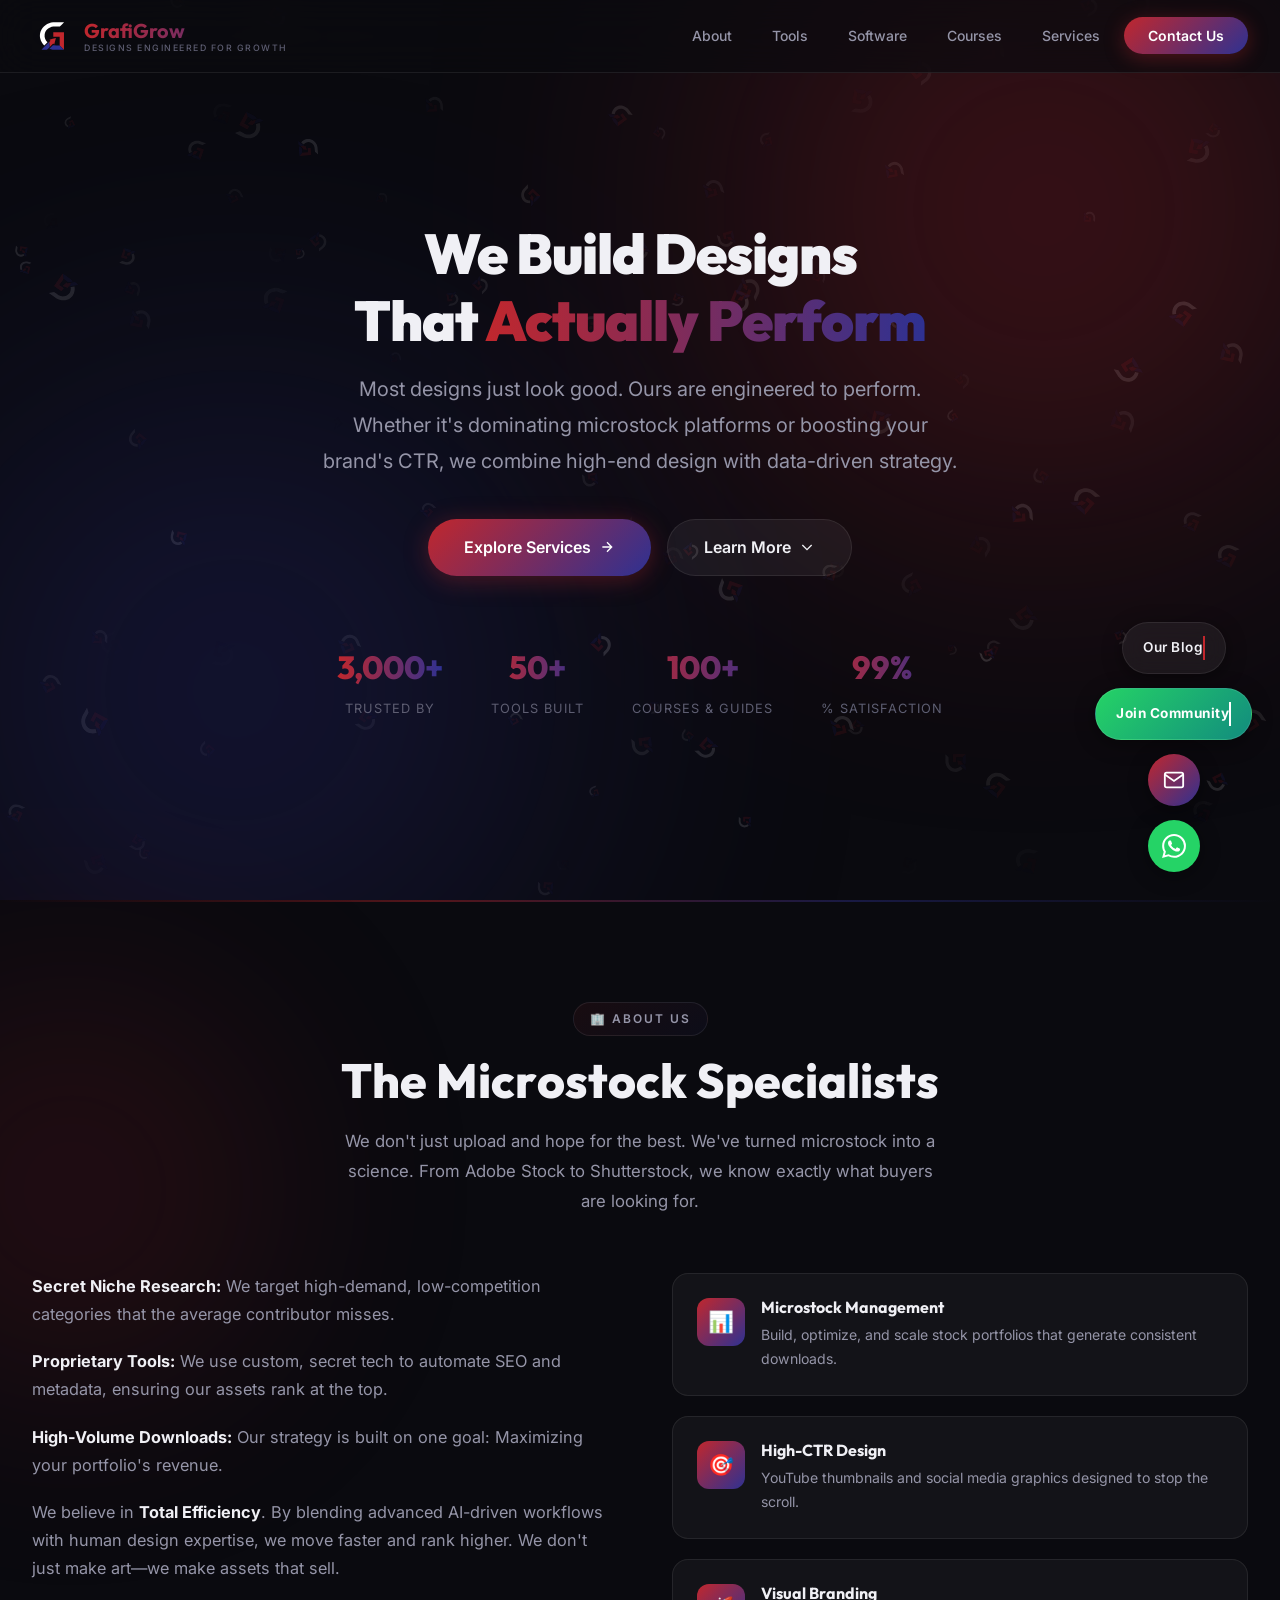
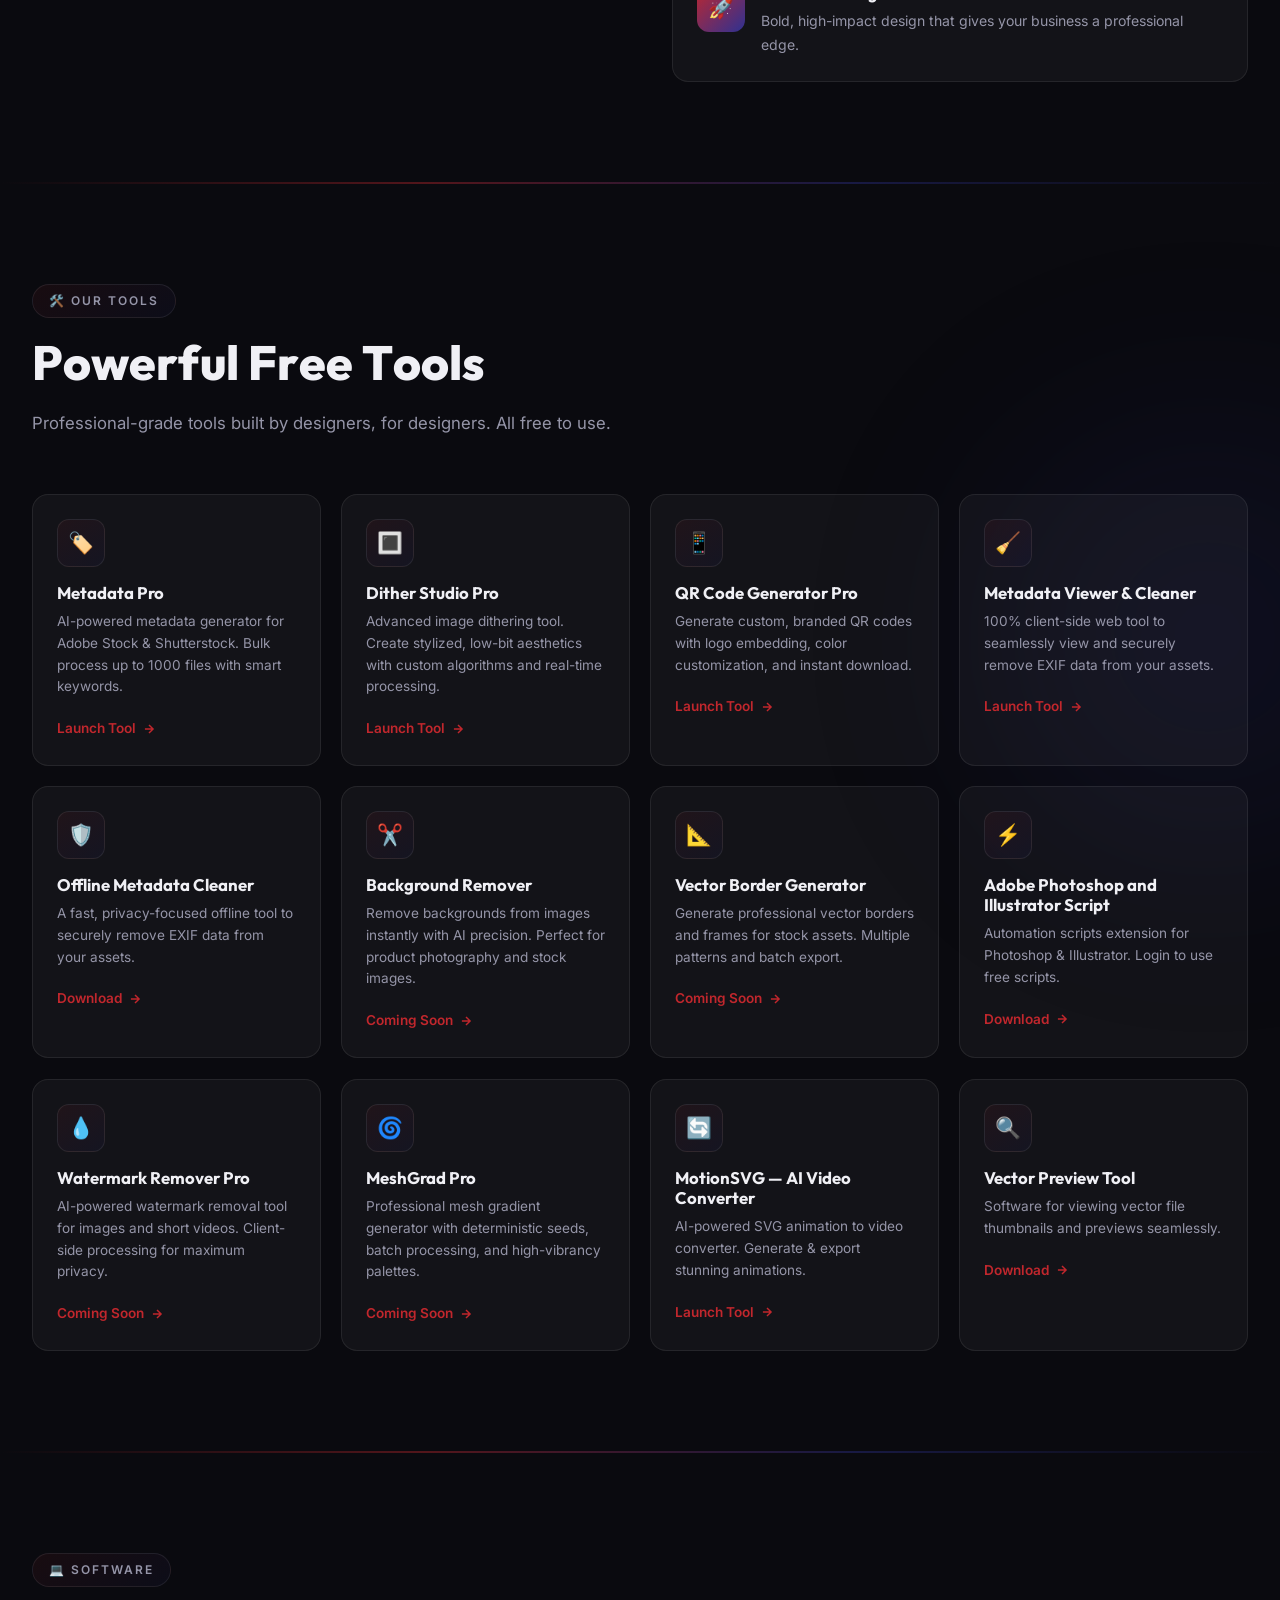
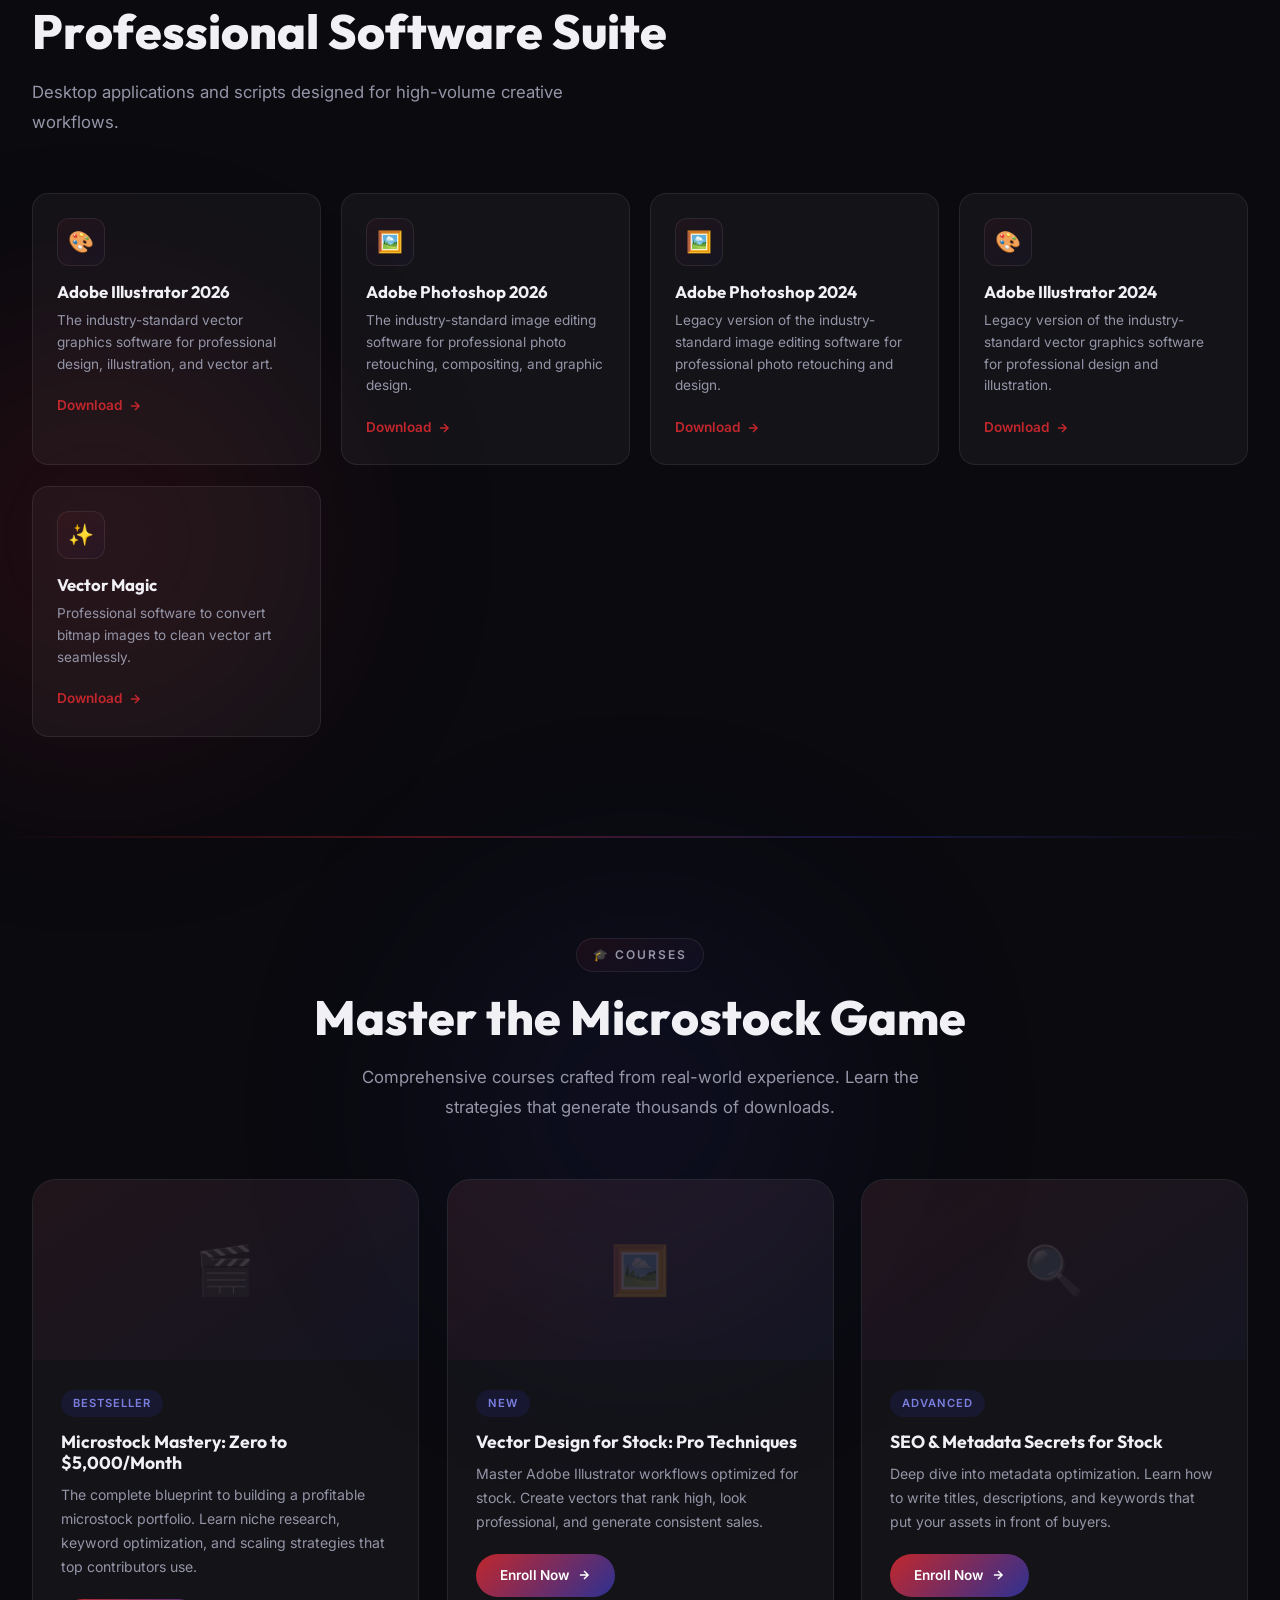
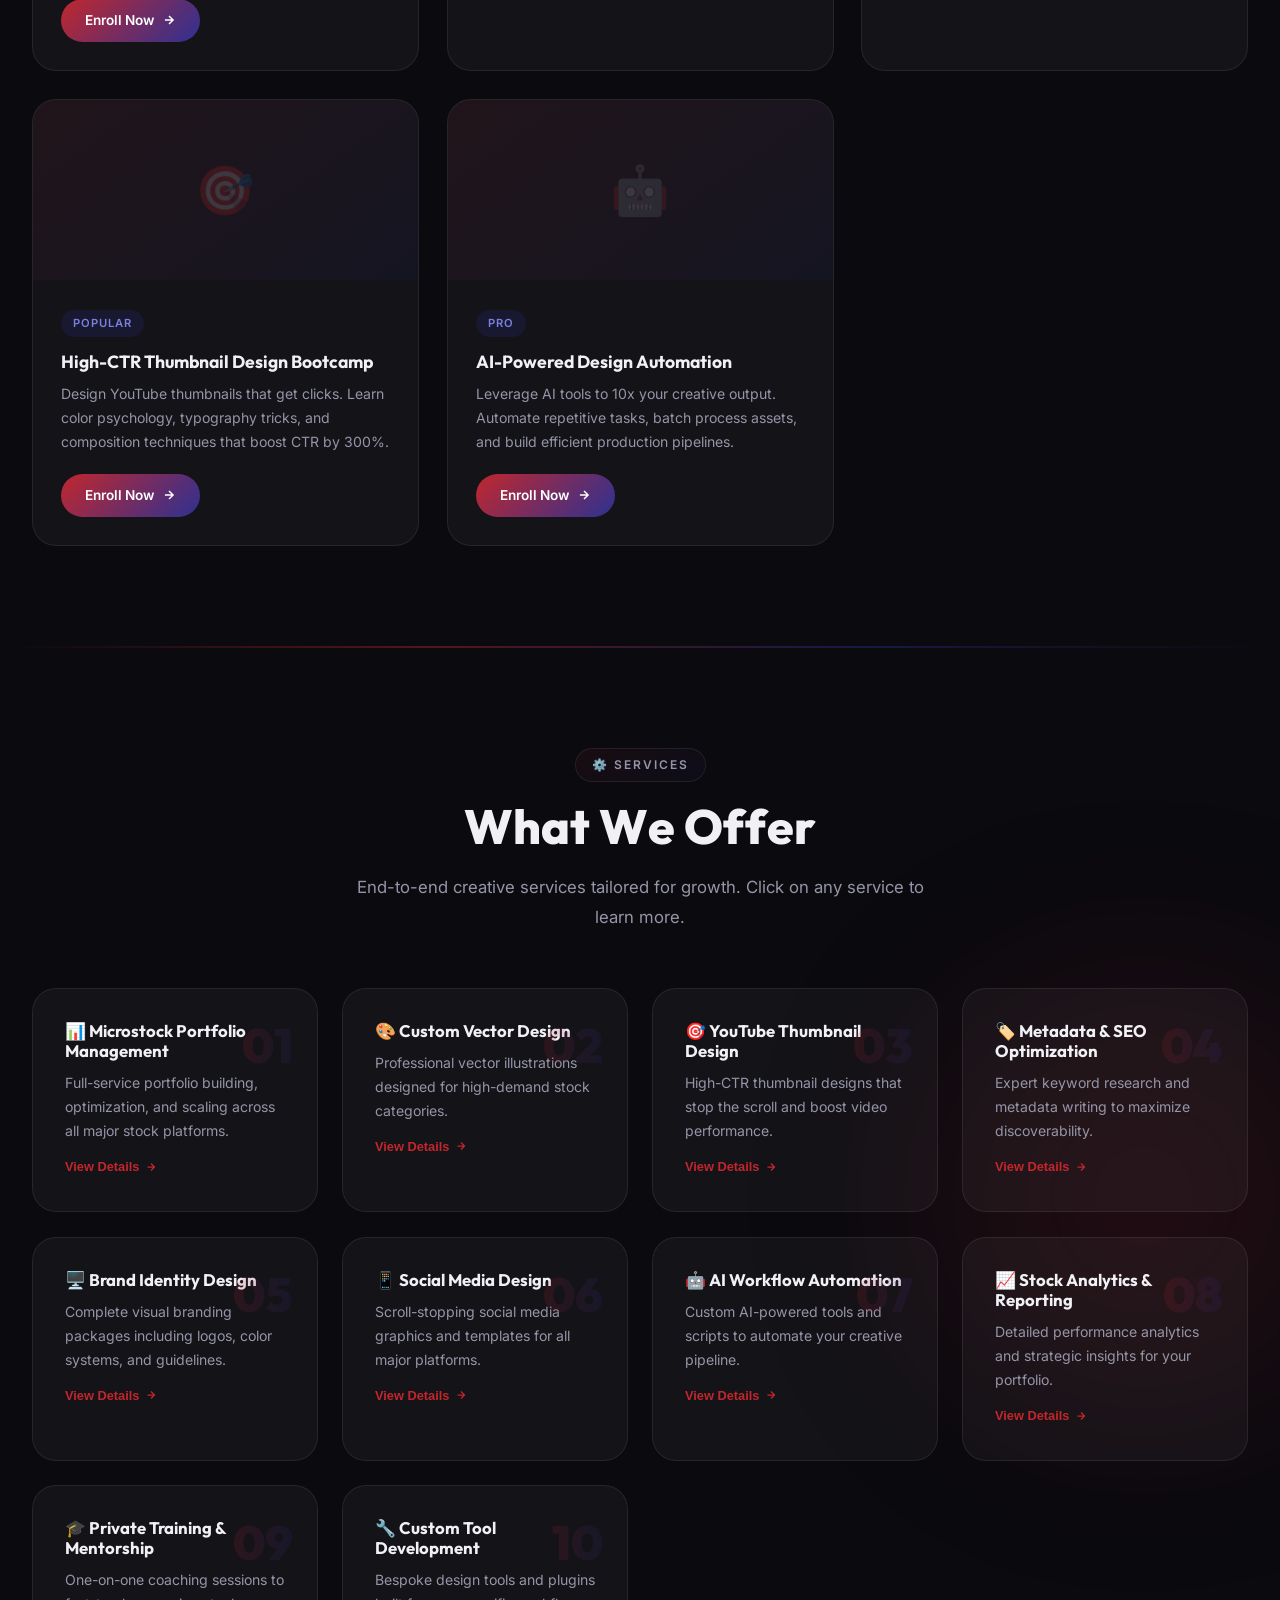
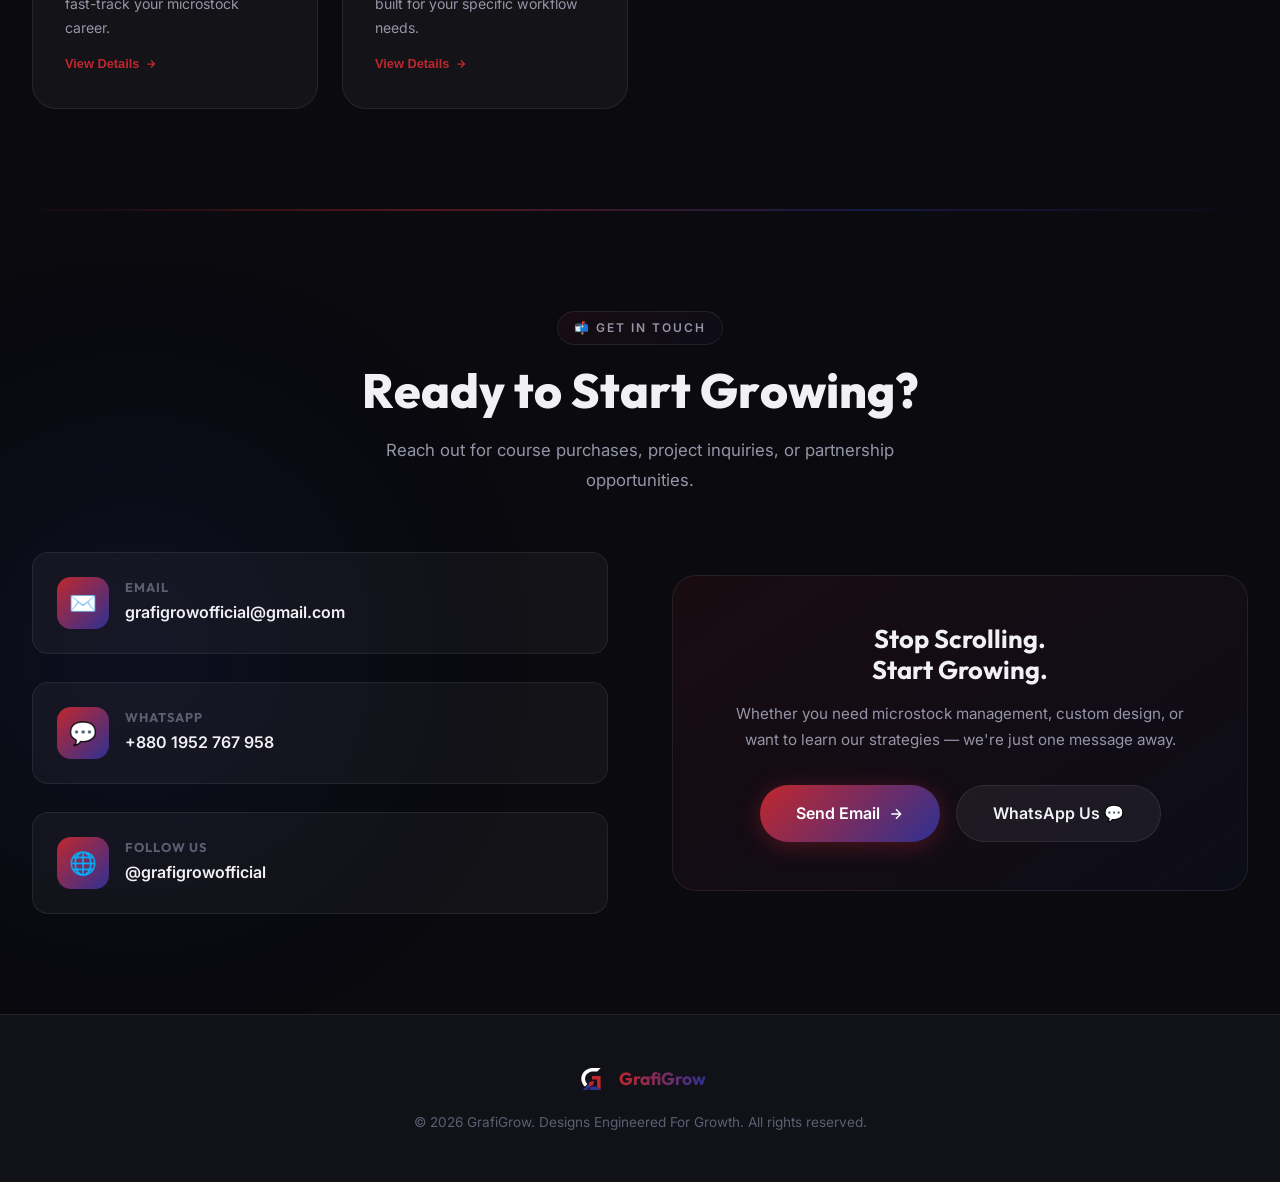
==== index.html @ 3d1314d7 "Rename MetaCleaner Pro to Metadata Viewer & Cleaner" ====
<!DOCTYPE html>
<html lang="en">

<head>
  <meta charset="UTF-8">
  <meta name="viewport" content="width=device-width, initial-scale=1.0">
  <title>GrafiGrow — Designs Engineered For Growth</title>
  <meta name="description"
    content="GrafiGrow combines high-end design with data-driven strategy. Microstock management, high-CTR design, visual branding, tools, courses & more.">
  <meta name="keywords" content="GrafiGrow, microstock, design, Adobe Stock, Shutterstock, branding, courses, tools">
  <link rel="canonical" href="https://grafigrow.vercel.app/" />
  
  <!-- Open Graph / Social Media Meta Tags -->
  <meta property="og:title" content="GrafiGrow — Designs Engineered For Growth">
  <meta property="og:description" content="GrafiGrow combines high-end design with data-driven strategy. Microstock management, high-CTR design, visual branding, tools, courses & more.">
  <meta property="og:url" content="https://grafigrow.vercel.app/">
  <meta property="og:type" content="website">
  
  <!-- Google Search Console Verification -->
  <meta name="google-site-verification" content="8XX_V6yCA-6KQUBsNFtNIlviJoP2q1E629nxLA9E5Pc" />
  
  <link rel="icon" type="image/svg+xml" href="logo.svg">
  <link rel="stylesheet" href="style.css">
</head>

<body>

  <!-- Scroll Progress Bar -->
  <div class="scroll-progress" id="scrollProgress"></div>

  <!-- Particle Background -->
  <canvas id="particles-canvas"></canvas>

  <!-- ===== NAVBAR ===== -->
  <nav class="navbar" id="navbar">
    <div class="nav-inner">
      <a href="#" class="nav-logo">
        <img src="logo.svg" alt="GrafiGrow Logo">
        <div class="nav-logo-text">
          <span>GrafiGrow</span>
          <small class="nav-slogan">Designs Engineered For Growth</small>
        </div>
      </a>
      <ul class="nav-links" id="navLinks">
        <li><a href="#about">About</a></li>
        <li><a href="#tools">Tools</a></li>
        <li><a href="#software">Software</a></li>
        <li><a href="#courses">Courses</a></li>
        <li><a href="#services">Services</a></li>
        <li><a href="#contact" class="nav-cta">Contact Us</a></li>
      </ul>
      <button class="hamburger" id="hamburger" aria-label="Toggle menu">
        <span></span><span></span><span></span>
      </button>
    </div>
  </nav>

  <main id="main-content">
  <!-- ===== HERO ===== -->
  <section class="hero" id="hero">
    <div class="hero-glow red"></div>
    <div class="hero-glow blue"></div>
    <div class="hero-content">
      <h1>We Build Designs<br>That <span class="gradient-text">Actually Perform</span></h1>
      <p class="subtitle">Most designs just look good. Ours are engineered to perform. Whether it's dominating
        microstock platforms or boosting your brand's CTR, we combine high-end design with data-driven strategy.</p>
      <div class="hero-btns">
        <a href="#services" class="btn-primary">Explore Services <svg width="16" height="16" fill="none"
            stroke="currentColor" stroke-width="2" viewBox="0 0 24 24">
            <path d="M5 12h14M12 5l7 7-7 7" />
          </svg></a>
        <a href="#about" class="btn-secondary">Learn More <svg width="16" height="16" fill="none" stroke="currentColor"
            stroke-width="2" viewBox="0 0 24 24">
            <path d="M19 9l-7 7-7-7" />
          </svg></a>
      </div>
      <div class="hero-stats">
        <div class="hero-stat">
          <div class="num" data-count="3000">0</div>
          <div class="label">Trusted by</div>
        </div>
        <div class="hero-stat">
          <div class="num" data-count="50">0</div>
          <div class="label">Tools Built</div>
        </div>
        <div class="hero-stat">
          <div class="num" data-count="100">0</div>
          <div class="label">Courses & Guides</div>
        </div>
        <div class="hero-stat">
          <div class="num" data-count="99">0</div>
          <div class="label">% Satisfaction</div>
        </div>
      </div>
    </div>
  </section>

  <div class="section-divider"></div>

  <!-- ===== ABOUT ===== -->
  <section class="section" id="about" style="position:relative">
    <div class="section-glow-orb" style="background:var(--accent-red);top:10%;left:-10%"></div>
    <div class="section-header-center">
      <div class="section-label reveal reveal-scale">🏢 About Us</div>
      <h2 class="section-title split-text reveal">The Microstock <span class="gradient-text">Specialists</span></h2>
      <p class="section-desc reveal">We don't just upload and hope for the best. We've turned microstock into a science.
        From Adobe Stock to Shutterstock, we know exactly what buyers are looking for.</p>
    </div>
    <div class="about-grid">
      <div class="about-text reveal reveal-left">
        <p><strong>Secret Niche Research:</strong> We target high-demand, low-competition categories that the average
          contributor misses.</p>
        <p><strong>Proprietary Tools:</strong> We use custom, secret tech to automate SEO and metadata, ensuring our
          assets rank at the top.</p>
        <p><strong>High-Volume Downloads:</strong> Our strategy is built on one goal: Maximizing your portfolio's
          revenue.</p>
        <p>We believe in <strong>Total Efficiency</strong>. By blending advanced AI-driven workflows with human design
          expertise, we move faster and rank higher. We don't just make art—we make assets that sell.</p>
      </div>
      <div class="about-features">
        <div class="about-feature reveal reveal-right reveal-delay-1">
          <div class="icon">📊</div>
          <div>
            <h4>Microstock Management</h4>
            <p>Build, optimize, and scale stock portfolios that generate consistent downloads.</p>
          </div>
        </div>
        <div class="about-feature reveal reveal-right reveal-delay-2">
          <div class="icon">🎯</div>
          <div>
            <h4>High-CTR Design</h4>
            <p>YouTube thumbnails and social media graphics designed to stop the scroll.</p>
          </div>
        </div>
        <div class="about-feature reveal reveal-right reveal-delay-3">
          <div class="icon">🚀</div>
          <div>
            <h4>Visual Branding</h4>
            <p>Bold, high-impact design that gives your business a professional edge.</p>
          </div>
        </div>
      </div>
    </div>
  </section>

  <div class="section-divider"></div>

  <!-- ===== TOOLS ===== -->
  <section class="section" id="tools" style="position:relative">
    <div class="section-glow-orb" style="background:var(--accent-blue);top:20%;right:-10%"></div>
    <div class="section-label reveal reveal-scale">🛠️ Our Tools</div>
    <h2 class="section-title split-text reveal">Powerful <span class="gradient-text">Free Tools</span></h2>
    <p class="section-desc reveal">Professional-grade tools built by designers, for designers. All free to use.</p>
    <div class="cards-grid">
      <!-- Tool 1: Metadata Pro -->
      <div class="card reveal reveal-flip reveal-delay-1">
        <div class="card-icon">🏷️</div>
        <h3>Metadata Pro</h3>
        <p>AI-powered metadata generator for Adobe Stock & Shutterstock. Bulk process up to 1000 files with smart keywords.</p>
        <a href="https://grafi-grow-metadata-pro.vercel.app/" target="_blank" rel="noopener noreferrer" class="card-link">Launch Tool <svg width="14" height="14" fill="none" stroke="currentColor" stroke-width="2.5" viewBox="0 0 24 24"><path d="M5 12h14M12 5l7 7-7 7" /></svg></a>
      </div>
      <!-- Tool 2: Dither Studio Pro -->
      <div class="card reveal reveal-flip reveal-delay-2">
        <div class="card-icon">🔳</div>
        <h3>Dither Studio Pro</h3>
        <p>Advanced image dithering tool. Create stylized, low-bit aesthetics with custom algorithms and real-time processing.</p>
        <a href="https://dither-studio-gg.vercel.app/" target="_blank" rel="noopener noreferrer" class="card-link">Launch Tool <svg width="14" height="14" fill="none" stroke="currentColor" stroke-width="2.5" viewBox="0 0 24 24"><path d="M5 12h14M12 5l7 7-7 7" /></svg></a>
      </div>
      <!-- Tool 3: QR Code -->
      <div class="card reveal reveal-flip reveal-delay-3">
        <div class="card-icon">📱</div>
        <h3>QR Code Generator Pro</h3>
        <p>Generate custom, branded QR codes with logo embedding, color customization, and instant download.</p>
        <a href="https://qr-code-gg.vercel.app/" target="_blank" rel="noopener noreferrer" class="card-link">Launch Tool <svg width="14" height="14" fill="none" stroke="currentColor" stroke-width="2.5" viewBox="0 0 24 24"><path d="M5 12h14M12 5l7 7-7 7" /></svg></a>
      </div>
      <!-- Tool 4 -->
      <div class="card reveal reveal-flip reveal-delay-4">
        <div class="card-icon">🧹</div>
        <h3>Metadata Viewer & Cleaner</h3>
        <p>100% client-side web tool to seamlessly view and securely remove EXIF data from your assets.</p>
        <a href="https://metadatacleaner-gg.vercel.app/" target="_blank" class="card-link">Launch Tool <svg width="14" height="14" fill="none" stroke="currentColor"
            stroke-width="2.5" viewBox="0 0 24 24">
            <path d="M5 12h14M12 5l7 7-7 7" />
          </svg></a>
      </div>
      <!-- Tool 4b: Offline Metadata Cleaner -->
      <div class="card reveal reveal-flip reveal-delay-5">
        <div class="card-icon">🛡️</div>
        <h3>Offline Metadata Cleaner</h3>
        <p>A fast, privacy-focused offline tool to securely remove EXIF data from your assets.</p>
        <a href="https://drive.google.com/file/d/1YVeC7OueVsX7772FxOIgMgnXeP3ONWV6/view?usp=sharing" target="_blank" class="card-link">Download <svg width="14" height="14" fill="none" stroke="currentColor"
            stroke-width="2.5" viewBox="0 0 24 24">
            <path d="M5 12h14M12 5l7 7-7 7" />
          </svg></a>
      </div>
      <!-- Tool 5 -->
      <div class="card reveal reveal-flip reveal-delay-5">
        <div class="card-icon">✂️</div>
        <h3>Background Remover</h3>
        <p>Remove backgrounds from images instantly with AI precision. Perfect for product photography and stock images.
        </p>
        <a href="javascript:void(0)" class="card-link">Coming Soon <svg width="14" height="14" fill="none" stroke="currentColor"
            stroke-width="2.5" viewBox="0 0 24 24">
            <path d="M5 12h14M12 5l7 7-7 7" />
          </svg></a>
      </div>
      <!-- Tool 6 -->
      <div class="card reveal reveal-flip reveal-delay-6">
        <div class="card-icon">📐</div>
        <h3>Vector Border Generator</h3>
        <p>Generate professional vector borders and frames for stock assets. Multiple patterns and batch export.</p>
        <a href="javascript:void(0)" class="card-link">Coming Soon <svg width="14" height="14" fill="none" stroke="currentColor"
            stroke-width="2.5" viewBox="0 0 24 24">
            <path d="M5 12h14M12 5l7 7-7 7" />
          </svg></a>
      </div>
      <!-- Tool 7 -->
      <div class="card reveal reveal-flip reveal-delay-7">
        <div class="card-icon">⚡</div>
        <h3>Adobe Photoshop and Illustrator Script</h3>
        <p>Automation scripts extension for Photoshop & Illustrator. Login to use free scripts.</p>
        <a href="https://drive.google.com/file/d/1zth5m3fTqhU1uTK2I9vFY4OSSRE0gwT8/view?usp=sharing" target="_blank" class="card-link">Download <svg width="14" height="14" fill="none" stroke="currentColor"
            stroke-width="2.5" viewBox="0 0 24 24">
            <path d="M5 12h14M12 5l7 7-7 7" />
          </svg></a>
      </div>
      <!-- Tool 8 -->
      <div class="card reveal reveal-flip reveal-delay-8">
        <div class="card-icon">💧</div>
        <h3>Watermark Remover Pro</h3>
        <p>AI-powered watermark removal tool for images and short videos. Client-side processing for maximum privacy.</p>
        <a href="javascript:void(0)" class="card-link">Coming Soon <svg width="14" height="14" fill="none" stroke="currentColor"
            stroke-width="2.5" viewBox="0 0 24 24">
            <path d="M5 12h14M12 5l7 7-7 7" />
          </svg></a>
      </div>
      <!-- Tool 9 -->
      <div class="card reveal reveal-flip reveal-delay-9">
        <div class="card-icon">🌀</div>
        <h3>MeshGrad Pro</h3>
        <p>Professional mesh gradient generator with deterministic seeds, batch processing, and high-vibrancy palettes.</p>
        <a href="javascript:void(0)" class="card-link">Coming Soon <svg width="14" height="14" fill="none" stroke="currentColor"
            stroke-width="2.5" viewBox="0 0 24 24">
            <path d="M5 12h14M12 5l7 7-7 7" />
          </svg></a>
      </div>
      <!-- Tool 10 -->
      <div class="card reveal reveal-flip reveal-delay-10">
        <div class="card-icon">🔄</div>
        <h3>MotionSVG — AI Video Converter</h3>
        <p>AI-powered SVG animation to video converter. Generate & export stunning animations.</p>
        <a href="https://motionsvg.vercel.app/" target="_blank" class="card-link">Launch Tool <svg width="14" height="14" fill="none" stroke="currentColor"
            stroke-width="2.5" viewBox="0 0 24 24">
            <path d="M5 12h14M12 5l7 7-7 7" />
          </svg></a>
      </div>
      <!-- Tool 11 -->
      <div class="card reveal reveal-flip reveal-delay-11">
        <div class="card-icon">🔍</div>
        <h3>Vector Preview Tool</h3>
        <p>Software for viewing vector file thumbnails and previews seamlessly.</p>
        <a href="https://drive.google.com/file/d/1I3vHSewYBM-d8MoWlo6fTLnUnGR1LRd9/view?usp=sharing" target="_blank" class="card-link">Download <svg width="14" height="14" fill="none" stroke="currentColor"
            stroke-width="2.5" viewBox="0 0 24 24">
            <path d="M5 12h14M12 5l7 7-7 7" />
          </svg></a>
      </div>

    </div>
  </section>

  <div class="section-divider"></div>

  <!-- ===== SOFTWARE ===== -->
  <section class="section" id="software" style="position:relative">
    <div class="section-glow-orb" style="background:var(--accent-red);bottom:10%;left:-8%"></div>
    <div class="section-label reveal reveal-scale">💻 Software</div>
    <h2 class="section-title split-text reveal">Professional <span class="gradient-text">Software Suite</span></h2>
    <p class="section-desc reveal">Desktop applications and scripts designed for high-volume creative workflows.</p>
    <div class="cards-grid">
      <div class="card reveal reveal-rotate reveal-delay-1">
        <div class="card-icon">🎨</div>
        <h3>Adobe Illustrator 2026</h3>
        <p>The industry-standard vector graphics software for professional design, illustration, and vector art.</p>
        <a href="https://drive.google.com/file/d/11aGKON3D6yChLaUBcT75uAF253EkhuYn/view?usp=sharing" target="_blank" class="card-link">Download <svg width="14" height="14" fill="none" stroke="currentColor"
            stroke-width="2.5" viewBox="0 0 24 24">
            <path d="M5 12h14M12 5l7 7-7 7" />
          </svg></a>
      </div>
      <div class="card reveal reveal-rotate reveal-delay-2">
        <div class="card-icon">🖼️</div>
        <h3>Adobe Photoshop 2026</h3>
        <p>The industry-standard image editing software for professional photo retouching, compositing, and graphic design.</p>
        <a href="https://drive.google.com/file/d/1EIEpufGL-c7shbfnRPRznd_LNUCBwv4Z/view?usp=sharing" target="_blank" class="card-link">Download <svg width="14" height="14" fill="none" stroke="currentColor"
            stroke-width="2.5" viewBox="0 0 24 24">
            <path d="M5 12h14M12 5l7 7-7 7" />
          </svg></a>
      </div>
      <div class="card reveal reveal-rotate reveal-delay-3">
        <div class="card-icon">🖼️</div>
        <h3>Adobe Photoshop 2024</h3>
        <p>Legacy version of the industry-standard image editing software for professional photo retouching and design.</p>
        <a href="https://drive.google.com/file/d/1IE1yfdt31P_hrSaYlTrKHfwYJ2aquJy_/view?usp=sharing" target="_blank" class="card-link">Download <svg width="14" height="14" fill="none" stroke="currentColor"
            stroke-width="2.5" viewBox="0 0 24 24">
            <path d="M5 12h14M12 5l7 7-7 7" />
          </svg></a>
      </div>
      <div class="card reveal reveal-rotate reveal-delay-4">
        <div class="card-icon">🎨</div>
        <h3>Adobe Illustrator 2024</h3>
        <p>Legacy version of the industry-standard vector graphics software for professional design and illustration.</p>
        <a href="https://drive.google.com/file/d/1U1itBVcIRvdZyWsmbw1CCuW2x4NK5Aob/view?usp=sharing" target="_blank" class="card-link">Download <svg width="14" height="14" fill="none" stroke="currentColor"
            stroke-width="2.5" viewBox="0 0 24 24">
            <path d="M5 12h14M12 5l7 7-7 7" />
          </svg></a>
      </div>
      <div class="card reveal reveal-rotate reveal-delay-5">
        <div class="card-icon">✨</div>
        <h3>Vector Magic</h3>
        <p>Professional software to convert bitmap images to clean vector art seamlessly.</p>
        <a href="https://drive.google.com/file/d/1QzuJkzbXq7UXmGEeuuSQOxdIfpPc1Z8T/view?usp=drive_link" target="_blank" class="card-link">Download <svg width="14" height="14" fill="none" stroke="currentColor"
            stroke-width="2.5" viewBox="0 0 24 24">
            <path d="M5 12h14M12 5l7 7-7 7" />
          </svg></a>
      </div>
    </div>
  </section>

  <div class="section-divider"></div>

  <!-- ===== COURSES ===== -->
  <section class="section" id="courses" style="position:relative">
    <div class="section-glow-orb" style="background:var(--accent-blue);top:5%;left:50%;transform:translateX(-50%)">
    </div>
    <div class="section-header-center">
      <div class="section-label reveal reveal-scale">🎓 Courses</div>
      <h2 class="section-title split-text reveal">Master the <span class="gradient-text">Microstock Game</span></h2>
      <p class="section-desc reveal">Comprehensive courses crafted from real-world experience. Learn the strategies that
        generate thousands of downloads.</p>
    </div>
    <div class="courses-grid">
      <!-- Course 1 -->
      <div class="course-card reveal reveal-scale reveal-delay-1">
        <div class="course-thumb">🎬</div>
        <div class="course-body">
          <span class="course-tag">Bestseller</span>
          <h3>Microstock Mastery: Zero to $5,000/Month</h3>
          <p>The complete blueprint to building a profitable microstock portfolio. Learn niche research, keyword
            optimization, and scaling strategies that top contributors use.</p>
          <a href="#" class="course-link">Enroll Now <svg width="14" height="14" fill="none" stroke="currentColor"
              stroke-width="2.5" viewBox="0 0 24 24">
              <path d="M5 12h14M12 5l7 7-7 7" />
            </svg></a>
        </div>
      </div>
      <!-- Course 2 -->
      <div class="course-card reveal reveal-scale reveal-delay-2">
        <div class="course-thumb">🖼️</div>
        <div class="course-body">
          <span class="course-tag">New</span>
          <h3>Vector Design for Stock: Pro Techniques</h3>
          <p>Master Adobe Illustrator workflows optimized for stock. Create vectors that rank high, look professional,
            and generate consistent sales.</p>
          <a href="#" class="course-link">Enroll Now <svg width="14" height="14" fill="none" stroke="currentColor"
              stroke-width="2.5" viewBox="0 0 24 24">
              <path d="M5 12h14M12 5l7 7-7 7" />
            </svg></a>
        </div>
      </div>
      <!-- Course 3 -->
      <div class="course-card reveal reveal-scale reveal-delay-3">
        <div class="course-thumb">🔍</div>
        <div class="course-body">
          <span class="course-tag">Advanced</span>
          <h3>SEO & Metadata Secrets for Stock</h3>
          <p>Deep dive into metadata optimization. Learn how to write titles, descriptions, and keywords that put your
            assets in front of buyers.</p>
          <a href="#" class="course-link">Enroll Now <svg width="14" height="14" fill="none" stroke="currentColor"
              stroke-width="2.5" viewBox="0 0 24 24">
              <path d="M5 12h14M12 5l7 7-7 7" />
            </svg></a>
        </div>
      </div>
      <!-- Course 4 -->
      <div class="course-card reveal reveal-scale reveal-delay-4">
        <div class="course-thumb">🎯</div>
        <div class="course-body">
          <span class="course-tag">Popular</span>
          <h3>High-CTR Thumbnail Design Bootcamp</h3>
          <p>Design YouTube thumbnails that get clicks. Learn color psychology, typography tricks, and composition
            techniques that boost CTR by 300%.</p>
          <a href="#" class="course-link">Enroll Now <svg width="14" height="14" fill="none" stroke="currentColor"
              stroke-width="2.5" viewBox="0 0 24 24">
              <path d="M5 12h14M12 5l7 7-7 7" />
            </svg></a>
        </div>
      </div>
      <!-- Course 5 -->
      <div class="course-card reveal reveal-scale reveal-delay-5">
        <div class="course-thumb">🤖</div>
        <div class="course-body">
          <span class="course-tag">Pro</span>
          <h3>AI-Powered Design Automation</h3>
          <p>Leverage AI tools to 10x your creative output. Automate repetitive tasks, batch process assets, and build
            efficient production pipelines.</p>
          <a href="#" class="course-link">Enroll Now <svg width="14" height="14" fill="none" stroke="currentColor"
              stroke-width="2.5" viewBox="0 0 24 24">
              <path d="M5 12h14M12 5l7 7-7 7" />
            </svg></a>
        </div>
      </div>
    </div>
  </section>

  <div class="section-divider"></div>

  <!-- ===== SERVICES ===== -->
  <section class="section" id="services" style="position:relative">
    <div class="section-glow-orb" style="background:var(--accent-red);top:30%;right:-5%"></div>
    <div class="section-header-center">
      <div class="section-label reveal reveal-scale">⚙️ Services</div>
      <h2 class="section-title split-text reveal">What We <span class="gradient-text">Offer</span></h2>
      <p class="section-desc reveal">End-to-end creative services tailored for growth. Click on any service to learn
        more.</p>
    </div>
    <div class="services-grid" id="servicesGrid">
      <!-- Services injected by JS -->
    </div>
  </section>

  <div class="section-divider"></div>

  <!-- ===== CONTACT ===== -->
  <section class="section" id="contact" style="position:relative">
    <div class="section-glow-orb" style="background:var(--accent-blue);bottom:20%;left:-5%"></div>
    <div class="section-header-center">
      <div class="section-label reveal reveal-scale">📬 Get In Touch</div>
      <h2 class="section-title split-text reveal">Ready to <span class="gradient-text">Start Growing?</span></h2>
      <p class="section-desc reveal">Reach out for course purchases, project inquiries, or partnership opportunities.
      </p>
    </div>
    <div class="contact-wrapper">
      <div class="contact-info">
        <div class="contact-item reveal reveal-left reveal-delay-1">
          <div class="c-icon">✉️</div>
          <div>
            <h4>Email</h4>
            <p><a href="mailto:grafigrowofficial@gmail.com">grafigrowofficial@gmail.com</a></p>
          </div>
        </div>
        <div class="contact-item reveal reveal-left reveal-delay-2">
          <div class="c-icon">💬</div>
          <div>
            <h4>WhatsApp</h4>
            <p><a href="https://wa.me/8801952767958" target="_blank" rel="noopener noreferrer">+880 1952 767 958</a></p>
          </div>
        </div>
        <div class="contact-item reveal reveal-left reveal-delay-3">
          <div class="c-icon">🌐</div>
          <div>
            <h4>Follow Us</h4>
            <p>@grafigrowofficial</p>
          </div>
        </div>
      </div>
      <div class="contact-cta-box reveal reveal-right">
        <h3>Stop Scrolling.<br><span class="gradient-text">Start Growing.</span></h3>
        <p>Whether you need microstock management, custom design, or want to learn our strategies — we're just one
          message away.</p>
        <div class="contact-btns">
          <a href="mailto:grafigrowofficial@gmail.com" class="btn-primary">Send Email <svg width="16" height="16"
              fill="none" stroke="currentColor" stroke-width="2" viewBox="0 0 24 24">
              <path d="M5 12h14M12 5l7 7-7 7" />
            </svg></a>
          <a href="https://wa.me/8801952767958" target="_blank" rel="noopener noreferrer" class="btn-secondary">WhatsApp Us 💬</a>
        </div>
      </div>
    </div>
  </section>

  </main>

  <!-- ===== FOOTER ===== -->
  <footer class="footer">
    <div class="footer-inner">
      <div class="footer-brand">
        <img src="logo.svg" alt="GrafiGrow">
        <span>GrafiGrow</span>
      </div>
      <p>© 2026 GrafiGrow. Designs Engineered For Growth. All rights reserved.</p>
    </div>
  </footer>

  <!-- Service Detail Modal -->
  <div class="modal-overlay" id="serviceModal" role="dialog" aria-modal="true" aria-labelledby="modalTitle">
    <div class="modal-box">
      <button class="modal-close" id="modalClose">✕</button>
      <h3 id="modalTitle"></h3>
      <p id="modalBody"></p>
    </div>
  </div>

  <!-- Floating Action Buttons -->
  <div class="fab-stack" id="fabStack">
    <a href="https://grafigrow.blogspot.com/" target="_blank" rel="noopener noreferrer" class="fab-item fab-blog" title="Our Blog">
      <span class="fab-blog-text">Our Blog</span>
    </a>
    <a href="https://chat.whatsapp.com/H8SB3QdQqPB7BM6iyYJkNE" target="_blank" rel="noopener noreferrer" class="fab-item fab-community" title="Join Community">
      <span class="fab-community-text">Join Community</span>
    </a>
    <a href="mailto:grafigrowofficial@gmail.com" class="fab-item fab-email" title="Email Us">
      <svg width="22" height="22" fill="none" stroke="currentColor" stroke-width="2" viewBox="0 0 24 24"><path d="M4 4h16c1.1 0 2 .9 2 2v12c0 1.1-.9 2-2 2H4c-1.1 0-2-.9-2-2V6c0-1.1.9-2 2-2z"/><polyline points="22,6 12,13 2,6"/></svg>
    </a>
    <a href="https://wa.me/8801952767958" target="_blank" rel="noopener noreferrer" class="fab-item fab-whatsapp" title="WhatsApp">
      <svg width="24" height="24" viewBox="0 0 24 24" fill="currentColor"><path d="M17.472 14.382c-.297-.149-1.758-.867-2.03-.967-.273-.099-.471-.148-.67.15-.197.297-.767.966-.94 1.164-.173.199-.347.223-.644.075-.297-.15-1.255-.463-2.39-1.475-.883-.788-1.48-1.761-1.653-2.059-.173-.297-.018-.458.13-.606.134-.133.298-.347.446-.52.149-.174.198-.298.298-.497.099-.198.05-.371-.025-.52-.075-.149-.669-1.612-.916-2.207-.242-.579-.487-.5-.669-.51-.173-.008-.371-.01-.57-.01-.198 0-.52.074-.792.372-.272.297-1.04 1.016-1.04 2.479 0 1.462 1.065 2.875 1.213 3.074.149.198 2.096 3.2 5.077 4.487.709.306 1.262.489 1.694.625.712.227 1.36.195 1.871.118.571-.085 1.758-.719 2.006-1.413.248-.694.248-1.289.173-1.413-.074-.124-.272-.198-.57-.347m-5.421 7.403h-.004a9.87 9.87 0 01-5.031-1.378l-.361-.214-3.741.982.998-3.648-.235-.374a9.86 9.86 0 01-1.51-5.26c.001-5.45 4.436-9.884 9.888-9.884 2.64 0 5.122 1.03 6.988 2.898a9.825 9.825 0 012.893 6.994c-.003 5.45-4.437 9.884-9.885 9.884m8.413-18.297A11.815 11.815 0 0012.05 0C5.495 0 .16 5.335.157 11.892c0 2.096.547 4.142 1.588 5.945L.057 24l6.305-1.654a11.882 11.882 0 005.683 1.448h.005c6.554 0 11.89-5.335 11.893-11.893a11.821 11.821 0 00-3.48-8.413z"/></svg>
    </a>
  </div>

  <script src="script.js"></script>
</body>

</html>
---- style.css ----
@import url('https://fonts.googleapis.com/css2?family=Inter:wght@300;400;500;600;700;800;900&family=Outfit:wght@300;400;500;600;700;800;900&display=swap');

:root {
  --bg-primary: #0a0a0f;
  --bg-secondary: #111118;
  --bg-card: rgba(255,255,255,0.04);
  --bg-glass: rgba(255,255,255,0.06);
  --border-glass: rgba(255,255,255,0.08);
  --text-primary: #f0f0f5;
  --text-secondary: #9595a8;
  --text-muted: #5e5e72;
  --accent-red: #c1272d;
  --accent-blue: #2e3192;
  --accent-red-glow: rgba(193,39,45,0.35);
  --accent-blue-glow: rgba(46,49,146,0.35);
  --gradient-brand: linear-gradient(135deg, #c1272d, #2e3192);
  --gradient-brand-h: linear-gradient(90deg, #c1272d, #2e3192);
  --gradient-card: linear-gradient(145deg, rgba(193,39,45,0.08), rgba(46,49,146,0.08));
  --radius: 16px;
  --radius-sm: 10px;
  --radius-lg: 24px;
  --shadow-glow: 0 0 60px rgba(193,39,45,0.1), 0 0 120px rgba(46,49,146,0.08);
  --transition: 0.35s cubic-bezier(0.25, 0.46, 0.45, 0.94);
}

*, *::before, *::after { margin:0; padding:0; box-sizing:border-box; }

html { scroll-behavior: smooth; scroll-padding-top: 80px; }

body {
  font-family: 'Inter', sans-serif;
  background: var(--bg-primary);
  color: var(--text-primary);
  overflow-x: hidden;
  line-height: 1.7;
}

h1,h2,h3,h4,h5,h6 { font-family: 'Outfit', sans-serif; line-height: 1.2; }

a { text-decoration: none; color: inherit; }

/* ===== ACCESSIBILITY ===== */
:focus-visible {
  outline: 2px solid var(--accent-red);
  outline-offset: 4px;
  border-radius: 4px;
}

/* ===== CUSTOM SCROLLBAR ===== */
::-webkit-scrollbar { width: 6px; }
::-webkit-scrollbar-track { background: var(--bg-primary); }
::-webkit-scrollbar-thumb { background: var(--gradient-brand); border-radius: 3px; }

/* ===== ANIMATED BG PARTICLES ===== */
#particles-canvas {
  position: fixed; top:0; left:0; width:100%; height:100%;
  z-index: 0; pointer-events: none; opacity: 0.4;
}

/* ===== NAVBAR ===== */
.navbar {
  position: fixed; top:0; left:0; width:100%; z-index: 1000;
  padding: 16px 0;
  background: rgba(10,10,15,0.7);
  backdrop-filter: blur(20px); -webkit-backdrop-filter: blur(20px);
  border-bottom: 1px solid var(--border-glass);
  transition: var(--transition);
}
.navbar.scrolled { padding: 10px 0; background: rgba(10,10,15,0.92); }
.nav-inner {
  max-width: 1280px; margin: 0 auto; padding: 0 32px;
  display: flex; align-items: center; justify-content: space-between;
}
.nav-logo { display: flex; align-items: center; gap: 12px; }
.nav-logo img { width: 40px; height: 40px; }
.nav-logo span {
  font-family: 'Outfit', sans-serif; font-weight: 700; font-size: 1.25rem;
  background: var(--gradient-brand-h); -webkit-background-clip: text; -webkit-text-fill-color: transparent;
  display: block; line-height: 1.2;
}
.nav-logo-text { display: flex; flex-direction: column; }
.nav-slogan {
  font-size: 0.55rem; font-weight: 500; letter-spacing: 1.5px;
  text-transform: uppercase; color: var(--text-muted);
  line-height: 1; margin-top: 1px;
}
.nav-links { display: flex; gap: 8px; list-style: none; }
.nav-links a {
  padding: 8px 16px; border-radius: var(--radius-sm);
  font-size: 0.875rem; font-weight: 500; color: var(--text-secondary);
  transition: var(--transition); position: relative;
}
.nav-links a:hover, .nav-links a.active {
  color: var(--text-primary); background: var(--bg-glass);
}
.nav-cta {
  padding: 10px 24px !important;
  background: var(--gradient-brand) !important;
  color: #fff !important; -webkit-text-fill-color: #fff !important;
  border-radius: 50px !important; font-weight: 600 !important;
  box-shadow: 0 4px 20px var(--accent-red-glow);
}
.nav-cta:hover { transform: translateY(-2px); box-shadow: 0 8px 30px var(--accent-red-glow); }
.hamburger {
  display: none; flex-direction: column; gap: 5px; cursor: pointer;
  background: none; border: none; padding: 4px;
}
.hamburger span {
  width: 24px; height: 2px; background: var(--text-primary);
  border-radius: 2px; transition: var(--transition);
}

/* ===== HERO ===== */
.hero {
  position: relative; min-height: 100vh;
  display: flex; align-items: center; justify-content: center;
  padding: 120px 32px 80px; overflow: hidden;
}
.hero-glow {
  position: absolute; width: 600px; height: 600px; border-radius: 50%;
  filter: blur(150px); opacity: 0.3; pointer-events: none;
}
.hero-glow.red { background: var(--accent-red); top: -10%; right: -5%; }
.hero-glow.blue { background: var(--accent-blue); bottom: -10%; left: -5%; }
.hero-content {
  position: relative; z-index: 2; text-align: center; max-width: 880px;
}
.hero-brand-row {
  display: inline-flex; align-items: center; gap: 12px;
  margin-bottom: 12px;
}
.hero-logo {
  width: 44px; height: 44px;
  animation: float 6s ease-in-out infinite;
  filter: drop-shadow(0 4px 16px var(--accent-red-glow));
}
@keyframes float {
  0%,100% { transform: translateY(0); }
  50% { transform: translateY(-16px); }
}
.hero-badge {
  display: inline-flex; align-items: center; gap: 8px;
  padding: 6px 20px; border-radius: 50px; font-size: 0.75rem;
  background: var(--bg-glass); border: 1px solid var(--border-glass);
  color: var(--text-secondary); margin-bottom: 0; font-weight: 500;
  letter-spacing: 2px; text-transform: uppercase;
}
.hero-badge .dot {
  width: 6px; height: 6px; border-radius: 50%;
  background: #4ade80; animation: pulse-dot 2s infinite;
}
@keyframes pulse-dot {
  0%,100% { opacity: 1; } 50% { opacity: 0.3; }
}
.hero h1 {
  font-size: clamp(2rem, 5vw, 3.5rem); font-weight: 900;
  margin-bottom: 16px; letter-spacing: -1px;
}
.hero h1 .gradient-text {
  background: var(--gradient-brand-h);
  -webkit-background-clip: text; -webkit-text-fill-color: transparent;
}
.hero .subtitle {
  font-size: clamp(1rem, 2vw, 1.25rem); color: var(--text-secondary);
  max-width: 640px; margin: 0 auto 40px; line-height: 1.8;
}
.hero-btns { display: flex; gap: 16px; justify-content: center; flex-wrap: wrap; }
.btn-primary {
  display: inline-flex; align-items: center; gap: 8px;
  padding: 14px 36px; border-radius: 50px; font-weight: 600;
  background: var(--gradient-brand); color: #fff; font-size: 1rem;
  border: none; cursor: pointer; transition: var(--transition);
  box-shadow: 0 4px 24px var(--accent-red-glow);
}
.btn-primary:hover { transform: translateY(-3px); box-shadow: 0 8px 40px var(--accent-red-glow); }
.btn-secondary {
  display: inline-flex; align-items: center; gap: 8px;
  padding: 14px 36px; border-radius: 50px; font-weight: 600;
  background: var(--bg-glass); color: var(--text-primary); font-size: 1rem;
  border: 1px solid var(--border-glass); cursor: pointer; transition: var(--transition);
}
.btn-secondary:hover { background: rgba(255,255,255,0.1); transform: translateY(-3px); }
.hero-stats {
  display: flex; gap: 48px; justify-content: center; margin-top: 64px;
  flex-wrap: wrap;
}
.hero-stat { text-align: center; }
.hero-stat .num {
  font-family: 'Outfit'; font-size: 2rem; font-weight: 800;
  background: var(--gradient-brand-h); -webkit-background-clip: text; -webkit-text-fill-color: transparent;
}
.hero-stat .label { font-size: 0.8rem; color: var(--text-muted); text-transform: uppercase; letter-spacing: 1px; margin-top: 4px; }

/* ===== SECTIONS COMMON ===== */
.section {
  position: relative; z-index: 1;
  padding: 100px 32px; max-width: 1280px; margin: 0 auto;
}
.section-label {
  display: inline-flex; align-items: center; gap: 8px;
  padding: 6px 16px; border-radius: 50px; font-size: 0.75rem;
  background: var(--gradient-card); border: 1px solid var(--border-glass);
  color: var(--text-secondary); text-transform: uppercase; letter-spacing: 2px; font-weight: 600;
  margin-bottom: 16px;
}
.section-title {
  font-size: clamp(2rem, 4vw, 3rem); font-weight: 800;
  margin-bottom: 16px;
}
.section-desc {
  font-size: 1.05rem; color: var(--text-secondary);
  max-width: 600px; margin-bottom: 56px; line-height: 1.8;
}
.section-header-center { text-align: center; }
.section-header-center .section-desc { margin-left: auto; margin-right: auto; }

/* ===== SCROLL PROGRESS BAR ===== */
.scroll-progress {
  position: fixed; top: 0; left: 0; height: 3px; z-index: 9999;
  background: var(--gradient-brand-h);
  width: 0%; transition: width 0.1s linear;
  box-shadow: 0 0 12px var(--accent-red-glow), 0 0 24px var(--accent-blue-glow);
}

/* ===== ADVANCED REVEAL ANIMATIONS ===== */
.reveal {
  opacity: 0; transform: translateY(60px);
  transition: opacity 1s cubic-bezier(0.16,1,0.3,1), transform 1s cubic-bezier(0.16,1,0.3,1), filter 1s ease;
  filter: blur(6px); will-change: transform, opacity, filter;
}
.reveal.visible { opacity: 1; transform: translateY(0) !important; filter: blur(0) !important; }
.reveal-left { transform: translateX(-80px) rotate(-2deg); }
.reveal-left.visible { transform: translateX(0) rotate(0) !important; }
.reveal-right { transform: translateX(80px) rotate(2deg); }
.reveal-right.visible { transform: translateX(0) rotate(0) !important; }
.reveal-scale { transform: scale(0.7); filter: blur(10px); }
.reveal-scale.visible { transform: scale(1) !important; }
.reveal-rotate { transform: perspective(800px) rotateY(25deg) scale(0.9); }
.reveal-rotate.visible { transform: perspective(800px) rotateY(0) scale(1) !important; }
.reveal-flip { transform: perspective(600px) rotateX(20deg) translateY(40px); }
.reveal-flip.visible { transform: perspective(600px) rotateX(0) translateY(0) !important; }
.reveal-delay-1 { transition-delay: 0.08s; }
.reveal-delay-2 { transition-delay: 0.16s; }
.reveal-delay-3 { transition-delay: 0.24s; }
.reveal-delay-4 { transition-delay: 0.32s; }
.reveal-delay-5 { transition-delay: 0.40s; }
.reveal-delay-6 { transition-delay: 0.48s; }
.reveal-delay-7 { transition-delay: 0.56s; }
.reveal-delay-8 { transition-delay: 0.64s; }
.reveal-delay-9 { transition-delay: 0.72s; }
.reveal-delay-10 { transition-delay: 0.80s; }
.reveal-delay-11 { transition-delay: 0.88s; }
.reveal-delay-12 { transition-delay: 0.96s; }

/* ===== TEXT SPLIT ANIMATION ===== */
.split-text .char {
  display: inline-block; opacity: 0;
  transform: translateY(40px) rotate(8deg);
  transition: opacity 0.5s ease, transform 0.5s cubic-bezier(0.16,1,0.3,1);
}
.split-text.visible .char { opacity: 1; transform: translateY(0) rotate(0); }

/* ===== CARD SHINE EFFECT ===== */
.card::after, .course-card::after, .service-card::after {
  content: ''; position: absolute; top: -50%; left: -50%;
  width: 200%; height: 200%;
  background: linear-gradient(45deg, transparent 40%, rgba(255,255,255,0.03) 50%, transparent 60%);
  transform: translateX(-100%); transition: none; pointer-events: none;
}
.card:hover::after, .course-card:hover::after, .service-card:hover::after {
  animation: cardShine 0.8s ease forwards;
}
@keyframes cardShine {
  to { transform: translateX(50%); }
}

/* ===== FLOATING ELEMENTS ===== */
@keyframes floatSlow { 0%,100%{transform:translateY(0) rotate(0)} 50%{transform:translateY(-20px) rotate(3deg)} }
@keyframes floatMed { 0%,100%{transform:translateY(0) rotate(0)} 50%{transform:translateY(-12px) rotate(-2deg)} }
@keyframes pulseGlow { 0%,100%{box-shadow:0 0 20px var(--accent-red-glow)} 50%{box-shadow:0 0 40px var(--accent-red-glow),0 0 60px var(--accent-blue-glow)} }
.float-slow { animation: floatSlow 6s ease-in-out infinite; }
.float-med { animation: floatMed 4s ease-in-out infinite; }
.pulse-glow { animation: pulseGlow 3s ease-in-out infinite; }

/* ===== PARALLAX SECTION GLOW ===== */
.section-glow-orb {
  position: absolute; width: 400px; height: 400px; border-radius: 50%;
  filter: blur(120px); opacity: 0; transition: opacity 1.5s ease;
  pointer-events: none; z-index: -1;
}
.section-glow-orb.visible { opacity: 0.15; }

/* ===== ABOUT SECTION ===== */
.about-grid {
  display: grid; grid-template-columns: 1fr 1fr;
  gap: 64px; align-items: start;
}
.about-text p { color: var(--text-secondary); margin-bottom: 20px; font-size: 1.02rem; }
.about-text p strong { color: var(--text-primary); }
.about-features { display: flex; flex-direction: column; gap: 20px; }
.about-feature {
  display: flex; gap: 16px; padding: 24px;
  background: var(--bg-card); border: 1px solid var(--border-glass);
  border-radius: var(--radius); transition: var(--transition);
}
.about-feature:hover {
  background: var(--gradient-card); border-color: rgba(193,39,45,0.2);
  transform: translateX(8px);
}
.about-feature .icon {
  width: 48px; height: 48px; min-width: 48px; border-radius: 12px;
  background: var(--gradient-brand); display: flex; align-items: center;
  justify-content: center; font-size: 1.3rem;
}
.about-feature h4 { font-size: 1rem; margin-bottom: 6px; }
.about-feature p { font-size: 0.88rem; color: var(--text-secondary); }

/* ===== CARDS GRID (Tools, Software) ===== */
.cards-grid {
  display: grid; grid-template-columns: repeat(auto-fill, minmax(260px, 1fr));
  gap: 20px;
}
.card {
  position: relative; padding: 24px; border-radius: var(--radius);
  background: var(--bg-card); border: 1px solid var(--border-glass);
  transition: var(--transition); overflow: hidden; cursor: pointer;
}
.card::before {
  content: ''; position: absolute; top:0; left:0; right:0; height: 3px;
  background: var(--gradient-brand); opacity: 0; transition: var(--transition);
}
.card:hover { transform: translateY(-8px); border-color: rgba(193,39,45,0.25); }
.card:hover::before { opacity: 1; }
.card .card-icon {
  width: 48px; height: 48px; border-radius: 12px;
  background: var(--gradient-card); border: 1px solid var(--border-glass);
  display: flex; align-items: center; justify-content: center;
  font-size: 1.3rem; margin-bottom: 16px;
}
.card h3 { font-size: 1.05rem; margin-bottom: 8px; font-weight: 700; }
.card p { font-size: 0.85rem; color: var(--text-secondary); margin-bottom: 16px; line-height: 1.6; }
.card-link {
  display: inline-flex; align-items: center; gap: 6px;
  font-size: 0.85rem; font-weight: 600; color: var(--accent-red);
  transition: var(--transition);
}
.card-link::before {
  content: ''; position: absolute; inset: 0; z-index: 1;
}
.card-link:hover { gap: 12px; }
.card-link svg { transition: var(--transition); }

/* ===== COURSES ===== */
.courses-grid {
  display: grid; grid-template-columns: repeat(auto-fill, minmax(340px, 1fr));
  gap: 28px;
}
.course-card {
  position: relative; border-radius: var(--radius-lg); overflow: hidden;
  background: var(--bg-card); border: 1px solid var(--border-glass);
  transition: var(--transition);
}
.course-card:hover { transform: translateY(-8px); border-color: rgba(46,49,146,0.3); }
.course-thumb {
  width: 100%; height: 180px; object-fit: cover;
  background: var(--gradient-card);
  display: flex; align-items: center; justify-content: center;
  font-size: 3rem; color: rgba(255,255,255,0.15);
}
.course-body { padding: 28px; }
.course-tag {
  display: inline-block; padding: 4px 12px; border-radius: 50px;
  font-size: 0.7rem; font-weight: 600; text-transform: uppercase; letter-spacing: 1px;
  background: rgba(46,49,146,0.2); color: #7b7fdf; margin-bottom: 14px;
}
.course-card h3 { font-size: 1.1rem; margin-bottom: 10px; font-weight: 700; }
.course-card p { font-size: 0.88rem; color: var(--text-secondary); margin-bottom: 20px; }
.course-link {
  display: inline-flex; align-items: center; gap: 8px;
  padding: 10px 24px; border-radius: 50px; font-size: 0.85rem; font-weight: 600;
  background: var(--gradient-brand); color: #fff; transition: var(--transition);
}
.course-link:hover { transform: translateY(-2px); box-shadow: 0 4px 20px var(--accent-blue-glow); }

/* ===== SERVICES ===== */
.services-grid {
  display: grid; grid-template-columns: repeat(auto-fill, minmax(280px, 1fr));
  gap: 24px;
}
.service-card {
  padding: 32px; border-radius: var(--radius-lg);
  background: var(--bg-card); border: 1px solid var(--border-glass);
  transition: var(--transition); cursor: pointer; position: relative; overflow: hidden;
}
.service-card:hover { transform: translateY(-6px); border-color: rgba(193,39,45,0.2); }
.service-card .service-num {
  font-family: 'Outfit'; font-size: 3rem; font-weight: 900;
  background: var(--gradient-brand-h); -webkit-background-clip: text; -webkit-text-fill-color: transparent;
  opacity: 0.15; position: absolute; top: 16px; right: 24px;
}
.service-card h3 { font-size: 1.05rem; margin-bottom: 10px; font-weight: 700; }
.service-card .service-short { font-size: 0.88rem; color: var(--text-secondary); line-height: 1.7; }
.service-card .service-detail {
  max-height: 0; overflow: hidden; transition: max-height 0.5s ease;
  font-size: 0.85rem; color: var(--text-secondary); line-height: 1.8;
}
.service-card.expanded .service-detail { max-height: 300px; margin-top: 16px; padding-top: 16px; border-top: 1px solid var(--border-glass); }
.service-toggle {
  display: inline-flex; align-items: center; gap: 6px;
  font-size: 0.8rem; font-weight: 600; color: var(--accent-red);
  margin-top: 16px; cursor: pointer; transition: var(--transition);
  background: none; border: none;
}
.service-toggle svg { transition: transform 0.3s; }
.service-card.expanded .service-toggle svg { transform: rotate(180deg); }

/* ===== CONTACT ===== */
.contact-wrapper {
  display: grid; grid-template-columns: 1fr 1fr; gap: 64px;
  align-items: center;
}
.contact-info { display: flex; flex-direction: column; gap: 28px; }
.contact-item {
  display: flex; gap: 16px; align-items: center;
  padding: 24px; border-radius: var(--radius);
  background: var(--bg-card); border: 1px solid var(--border-glass);
  transition: var(--transition);
}
.contact-item:hover { background: var(--gradient-card); transform: translateX(8px); }
.contact-item .c-icon {
  width: 52px; height: 52px; min-width: 52px; border-radius: 14px;
  background: var(--gradient-brand); display: flex; align-items: center;
  justify-content: center; font-size: 1.4rem;
}
.contact-item h4 { font-size: 0.8rem; color: var(--text-muted); text-transform: uppercase; letter-spacing: 1px; margin-bottom: 4px; }
.contact-item p { font-size: 1rem; font-weight: 600; }
.contact-item a { color: var(--text-primary); transition: var(--transition); }
.contact-item a:hover { color: var(--accent-red); }
.contact-cta-box {
  padding: 48px; border-radius: var(--radius-lg);
  background: var(--gradient-card); border: 1px solid var(--border-glass);
  text-align: center;
}
.contact-cta-box h3 { font-size: 1.6rem; margin-bottom: 16px; }
.contact-cta-box p { color: var(--text-secondary); margin-bottom: 32px; font-size: 0.95rem; }
.contact-btns { display: flex; gap: 16px; justify-content: center; flex-wrap: wrap; }

/* ===== FOOTER ===== */
.footer {
  position: relative; z-index: 1;
  border-top: 1px solid var(--border-glass);
  padding: 48px 32px; text-align: center;
  background: var(--bg-secondary);
}
.footer-inner { max-width: 1280px; margin: 0 auto; }
.footer-brand { display: flex; align-items: center; justify-content: center; gap: 12px; margin-bottom: 16px; }
.footer-brand img { width: 32px; }
.footer-brand span { font-family: 'Outfit'; font-weight: 700; font-size: 1.1rem; background: var(--gradient-brand-h); -webkit-background-clip: text; -webkit-text-fill-color: transparent; }
.footer p { font-size: 0.85rem; color: var(--text-muted); }

/* ===== DIVIDER LINE ===== */
.section-divider {
  width: 100%; max-width: 1280px; margin: 0 auto;
  height: 1px; background: linear-gradient(90deg, transparent, var(--border-glass), transparent);
}

/* ===== MODAL (Service Detail) ===== */
.modal-overlay {
  position: fixed; inset: 0; z-index: 2000;
  background: rgba(0,0,0,0.7); backdrop-filter: blur(8px);
  display: flex; align-items: center; justify-content: center;
  opacity: 0; pointer-events: none; transition: opacity 0.3s;
  padding: 32px;
}
.modal-overlay.active { opacity: 1; pointer-events: auto; }
.modal-box {
  background: var(--bg-secondary); border: 1px solid var(--border-glass);
  border-radius: var(--radius-lg); padding: 40px; max-width: 600px; width: 100%;
  max-height: 80vh; overflow-y: auto; position: relative;
  transform: translateY(30px); transition: transform 0.3s;
}
.modal-overlay.active .modal-box { transform: translateY(0); }
.modal-close {
  position: absolute; top: 16px; right: 16px;
  width: 36px; height: 36px; border-radius: 50%;
  background: var(--bg-glass); border: 1px solid var(--border-glass);
  color: var(--text-primary); font-size: 1.1rem;
  cursor: pointer; display: flex; align-items: center; justify-content: center;
  transition: var(--transition);
}
.modal-close:hover { background: rgba(193,39,45,0.2); }
.modal-box h3 { font-size: 1.4rem; margin-bottom: 16px; }
.modal-box p { color: var(--text-secondary); line-height: 1.8; }

/* ===== FLOATING ACTION BUTTONS ===== */
.fab-stack {
  position: fixed; bottom: 28px; right: 28px; z-index: 999;
  display: flex; flex-direction: column; align-items: center; gap: 14px;
}
.fab-item {
  width: 52px; height: 52px; border-radius: 50%;
  display: flex; align-items: center; justify-content: center;
  transition: all 0.3s cubic-bezier(0.34, 1.56, 0.64, 1);
  box-shadow: 0 4px 20px rgba(0,0,0,0.4);
  cursor: pointer; position: relative;
  animation: fabBounceIn 0.6s cubic-bezier(0.34, 1.56, 0.64, 1) both;
}
.fab-item:nth-child(1) { animation-delay: 1.1s; }
.fab-item:nth-child(2) { animation-delay: 0.8s; }
.fab-item:nth-child(3) { animation-delay: 0.5s; }
.fab-item:nth-child(4) { animation-delay: 0.2s; }
@keyframes fabBounceIn {
  0% { opacity: 0; transform: scale(0) translateY(30px); }
  100% { opacity: 1; transform: scale(1) translateY(0); }
}
.fab-item:hover {
  transform: scale(1.15) translateY(-3px);
  box-shadow: 0 8px 32px rgba(0,0,0,0.5);
}
/* WhatsApp */
.fab-whatsapp {
  background: #25D366; color: #fff;
}
.fab-whatsapp:hover { background: #1ebe5d; box-shadow: 0 8px 30px rgba(37,211,102,0.4); }
/* Email */
.fab-email {
  background: var(--gradient-brand); color: #fff;
}
.fab-email:hover { box-shadow: 0 8px 30px var(--accent-red-glow); }
/* Blog */
.fab-blog {
  width: auto; border-radius: 50px; padding: 0 20px;
  background: var(--bg-glass); border: 1px solid var(--border-glass);
  backdrop-filter: blur(12px); -webkit-backdrop-filter: blur(12px);
  overflow: hidden;
}
.fab-blog:hover {
  background: rgba(255,255,255,0.12);
  border-color: var(--accent-red);
  box-shadow: 0 8px 30px var(--accent-red-glow);
}
.fab-blog-text {
  display: inline-block; overflow: hidden; white-space: nowrap;
  border-right: 2px solid var(--accent-red);
  color: var(--text-primary); font-weight: 600; font-size: 0.85rem;
  letter-spacing: 0.5px;
  animation: fabTyping 3.5s steps(8) infinite, fabBlink 0.6s step-end infinite;
}
/* Community */
.fab-community {
  width: auto; border-radius: 50px; padding: 0 20px;
  background: linear-gradient(135deg, #25D366, #128C7E);
  border: 1px solid rgba(255,255,255,0.1);
  backdrop-filter: blur(12px); -webkit-backdrop-filter: blur(12px);
  overflow: hidden;
}
.fab-community:hover {
  transform: scale(1.05) translateY(-3px);
  box-shadow: 0 8px 30px rgba(37,211,102,0.4);
}
.fab-community-text {
  display: inline-block; overflow: hidden; white-space: nowrap;
  border-right: 2px solid #fff;
  color: #fff; font-weight: 700; font-size: 0.85rem;
  letter-spacing: 0.5px;
  animation: fabCommTyping 4s steps(14) infinite, fabBlink 0.6s step-end infinite;
}
@keyframes fabCommTyping {
  0%, 10% { width: 0; }
  40%, 70% { width: 8.2em; }
  90%, 100% { width: 0; }
}
@keyframes fabTyping {
  0%, 10% { width: 0; }
  35%, 70% { width: 5.4em; }
  90%, 100% { width: 0; }
}
@keyframes fabBlink {
  50% { border-color: transparent; }
}

/* ===== RESPONSIVE ===== */
@media (max-width: 968px) {
  .about-grid, .contact-wrapper { grid-template-columns: 1fr; gap: 40px; }
  .nav-links { display: none; position: fixed; top: 0; left: 0; width: 100%; height: 100vh; background: rgba(10,10,15,0.97); flex-direction: column; align-items: center; justify-content: center; gap: 16px; }
  .nav-links.open { display: flex; }
  .hamburger { display: flex; }
  .hero-stats { gap: 32px; }
}
@media (max-width: 640px) {
  .section { padding: 64px 20px; }
  .hero { padding: 100px 20px 60px; }
  .cards-grid, .courses-grid, .services-grid { grid-template-columns: 1fr; }
  .hero-btns { flex-direction: column; align-items: center; }
}
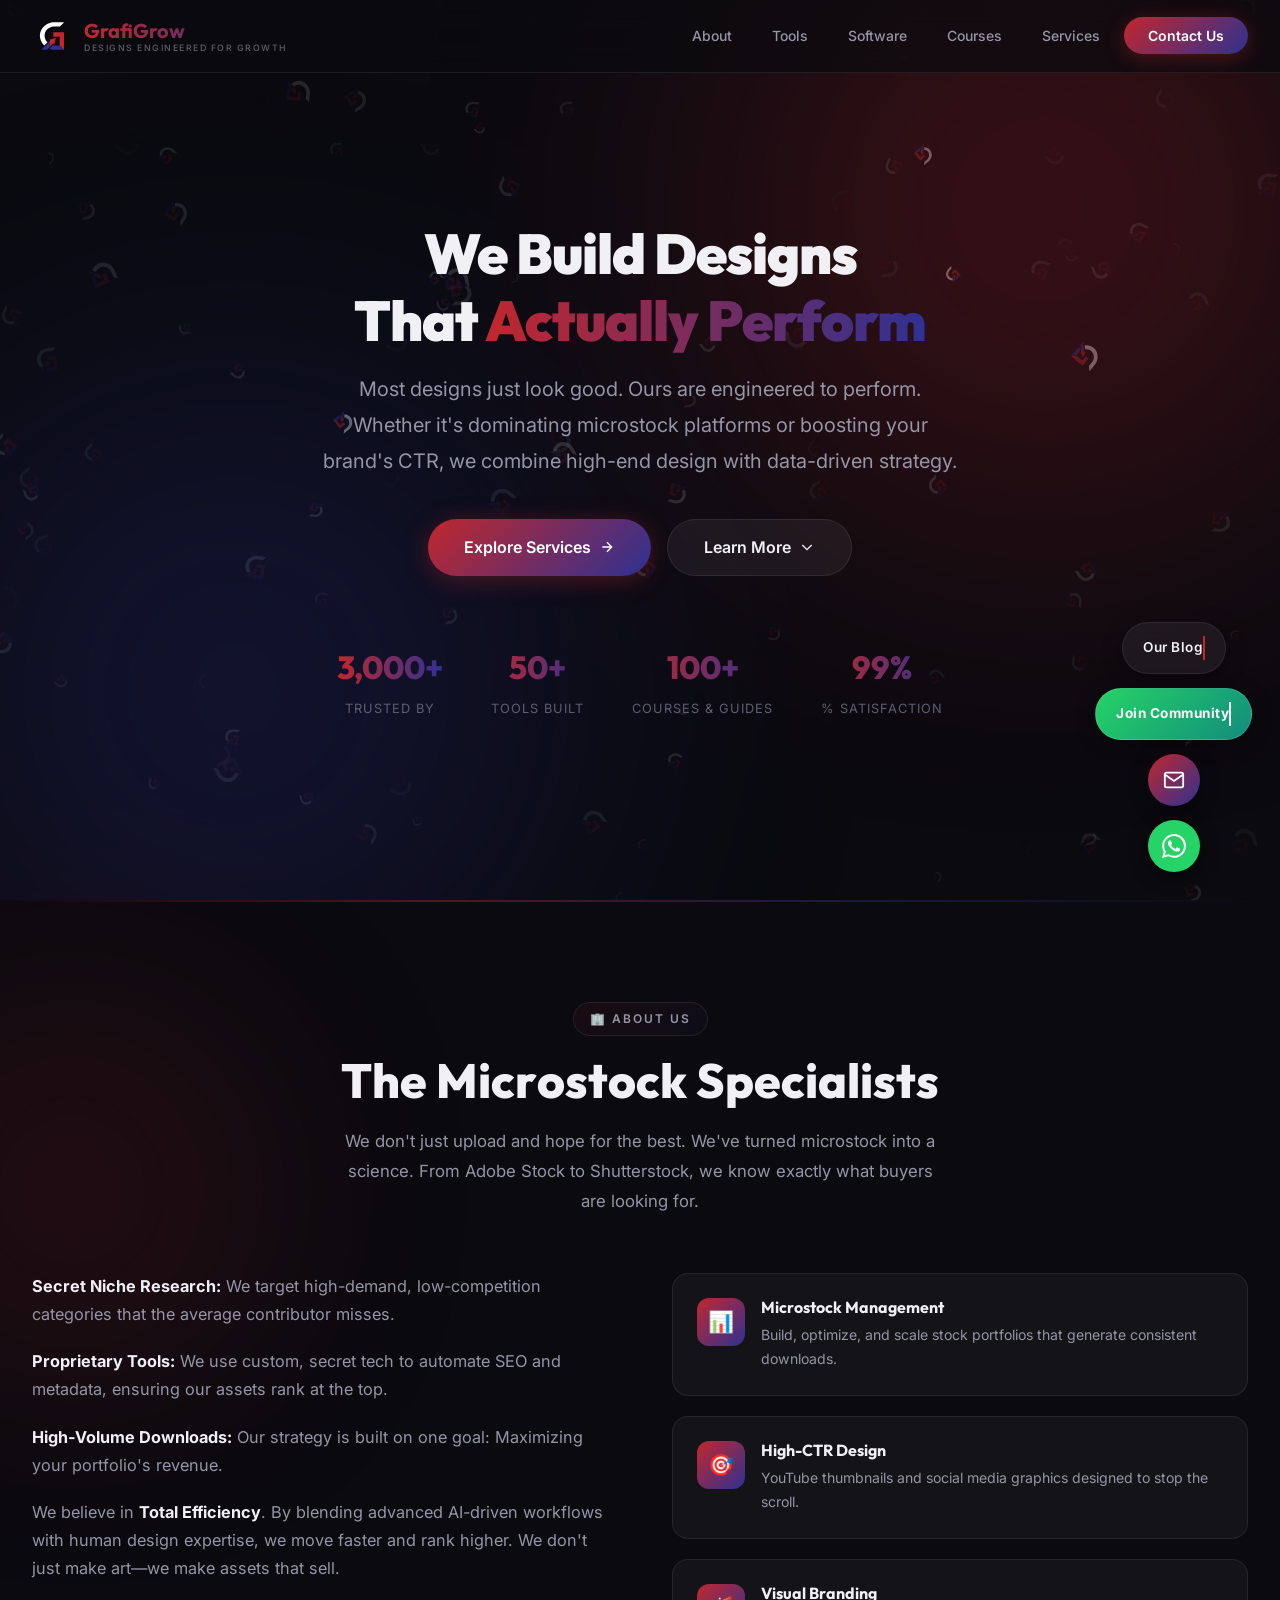
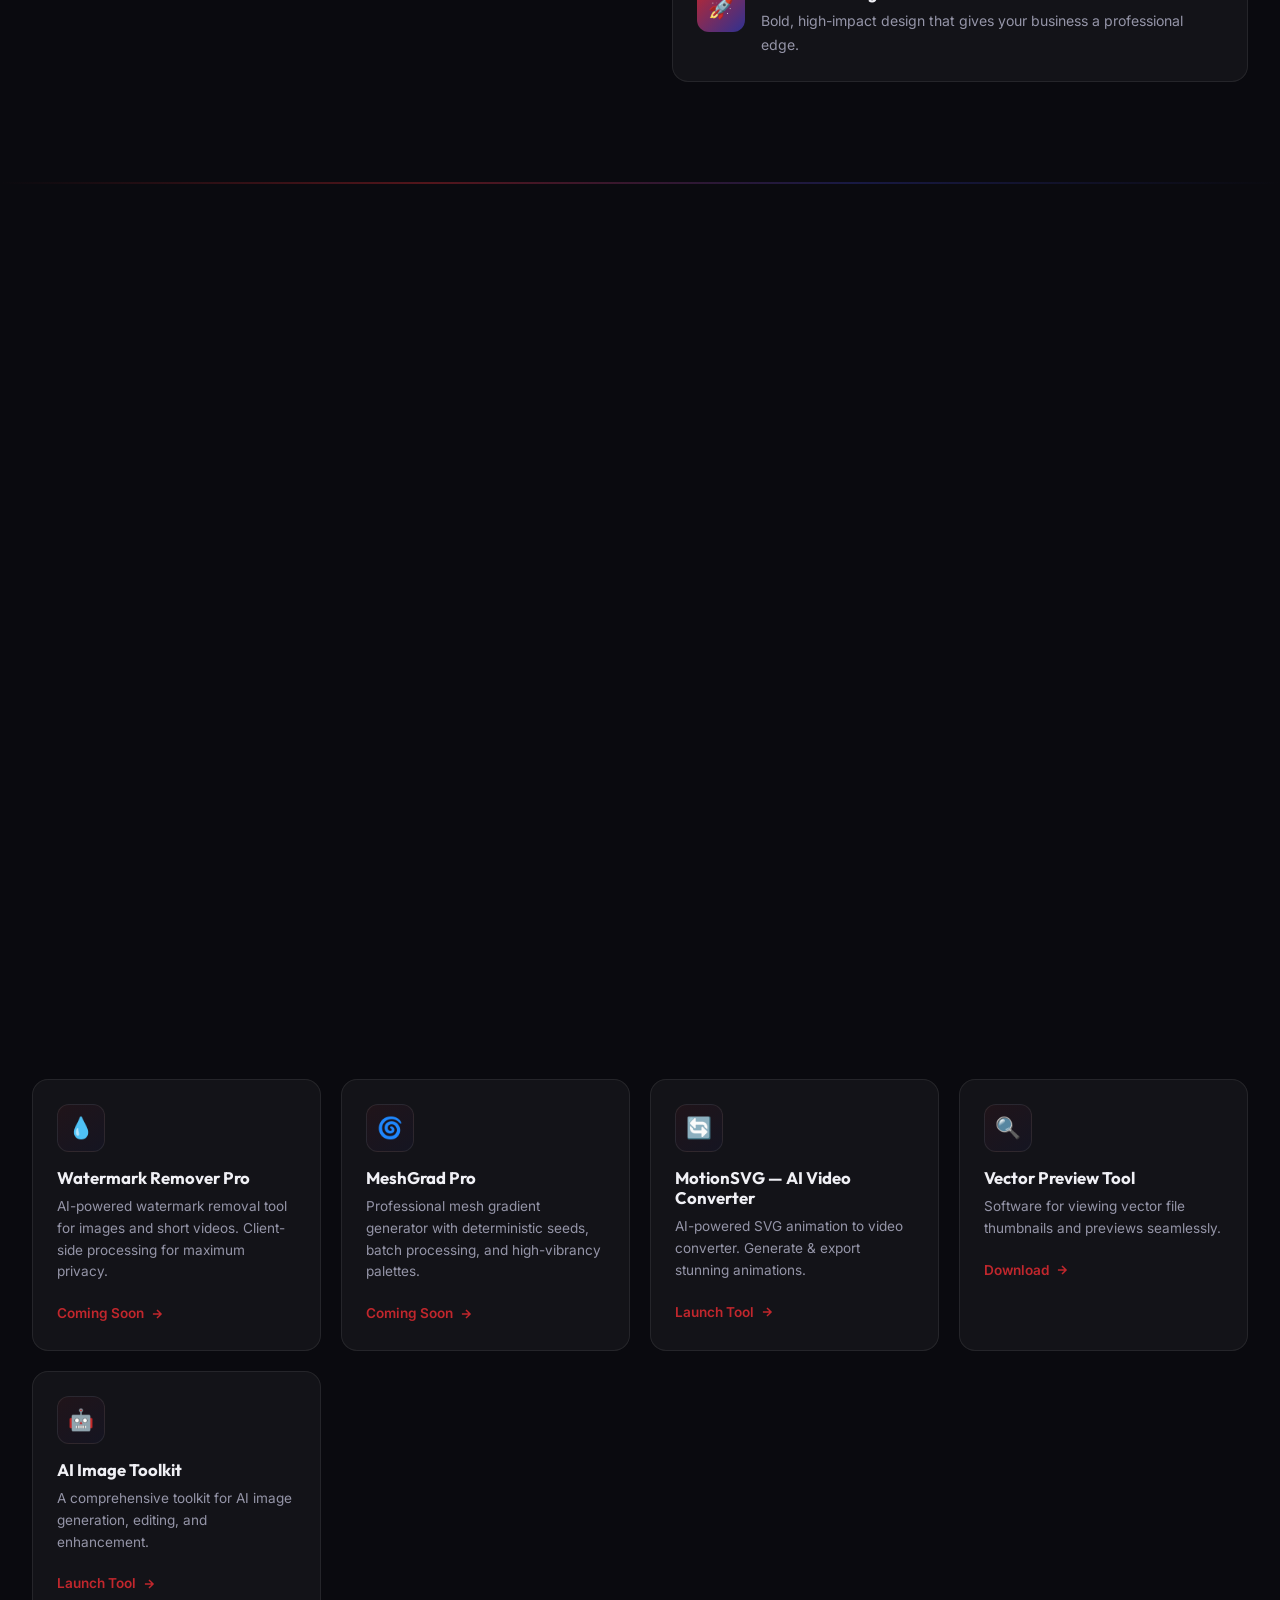
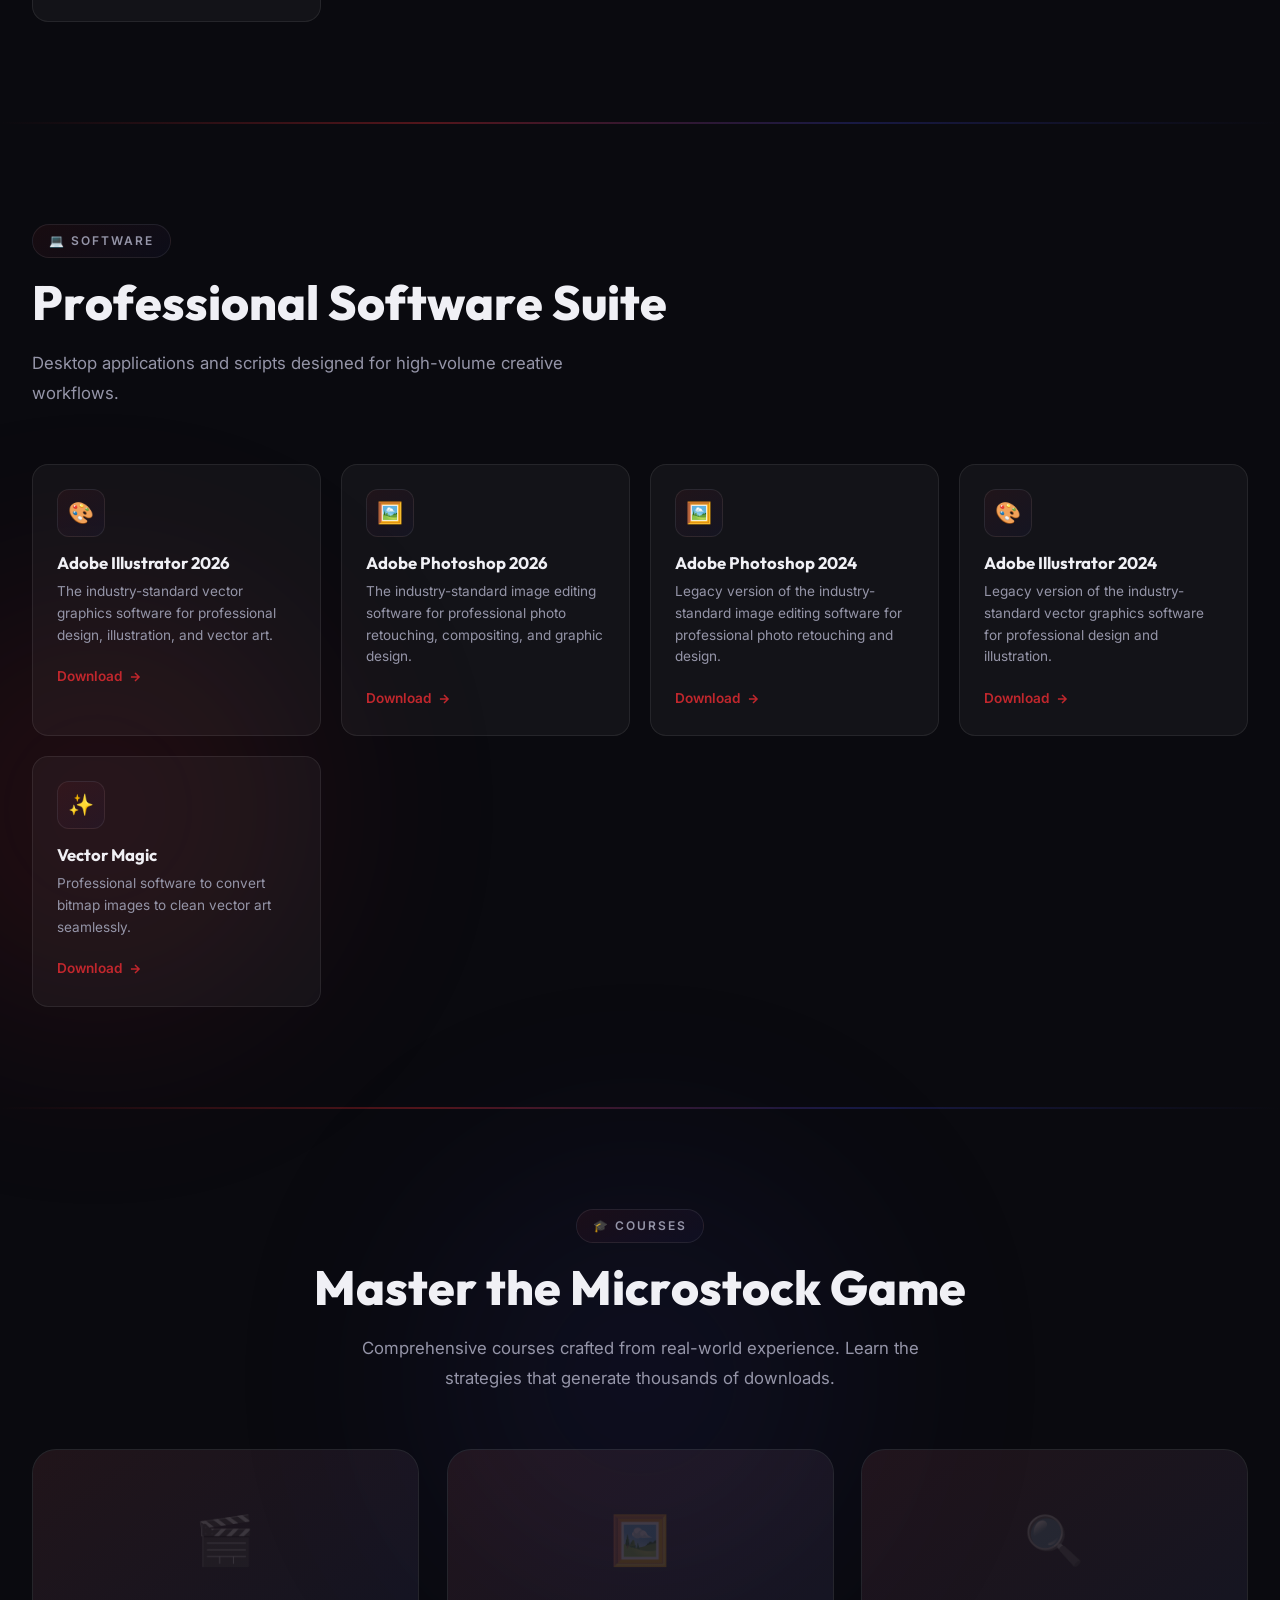
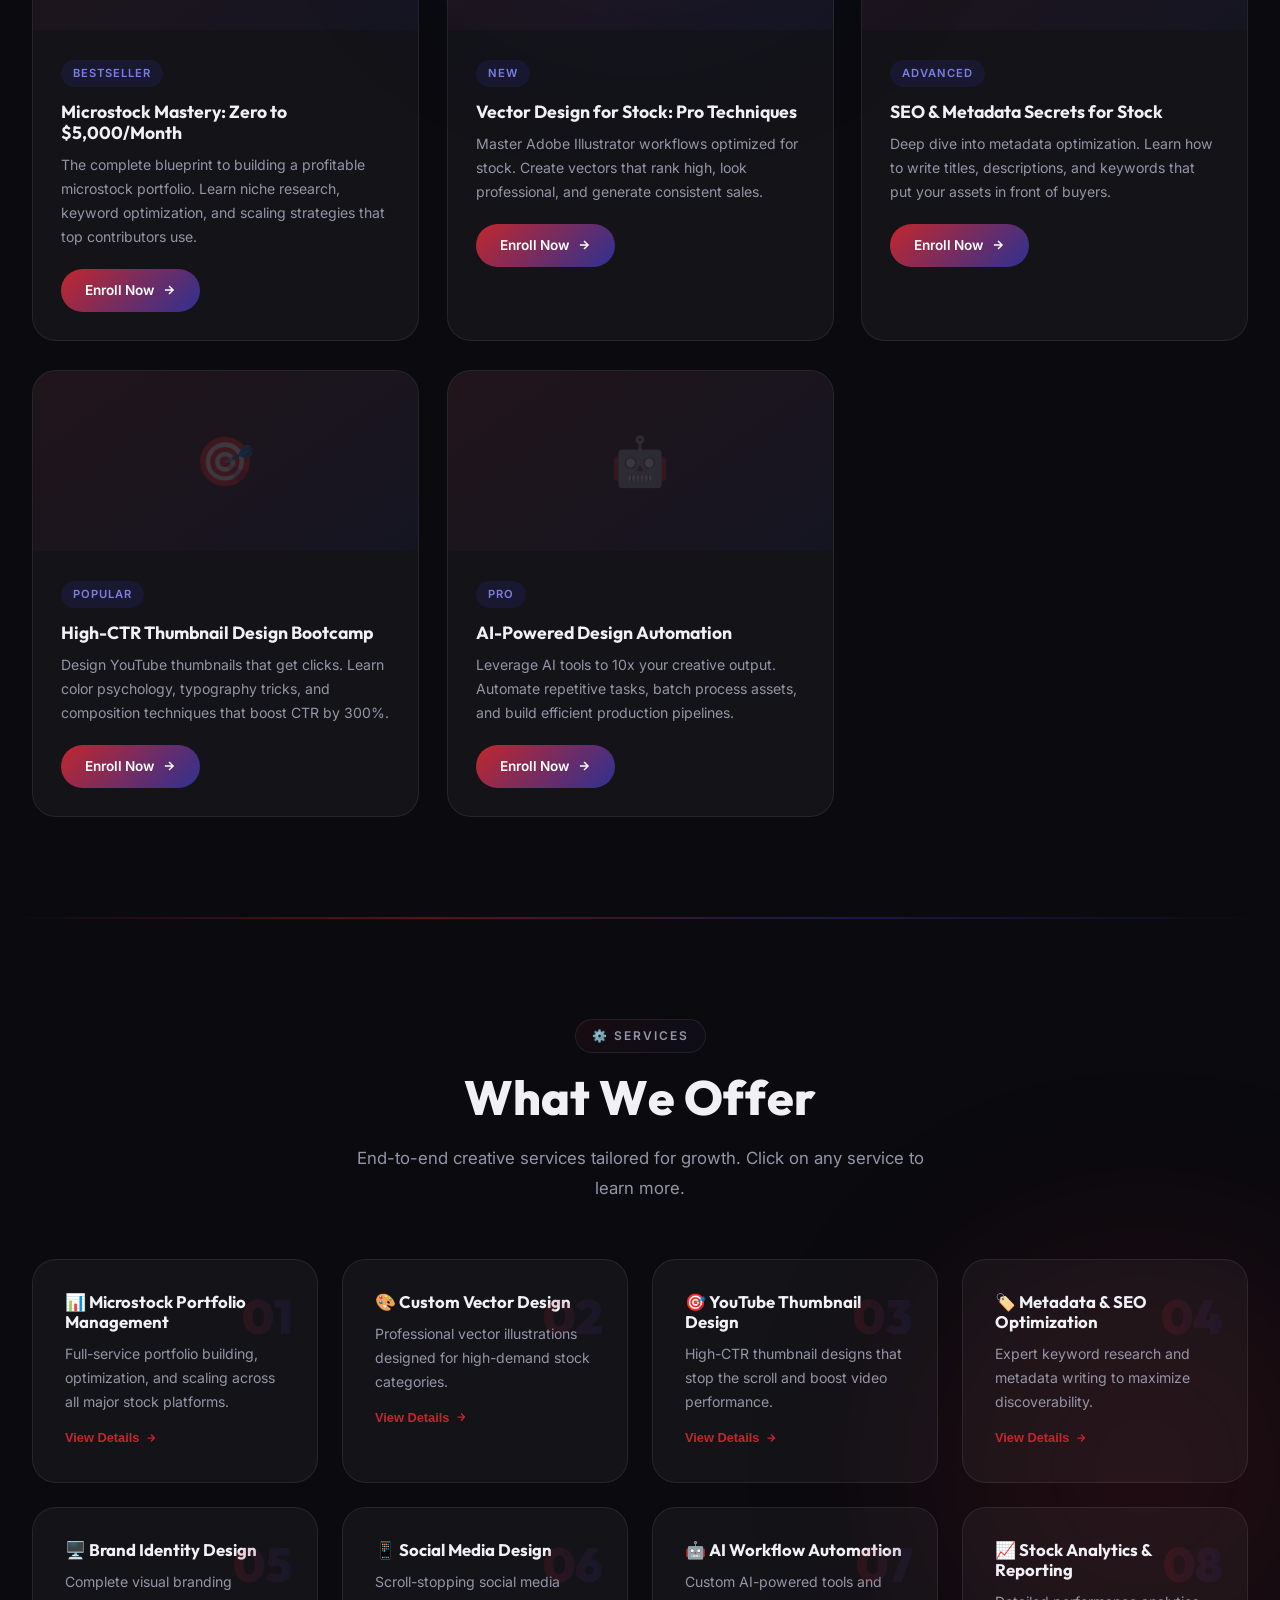
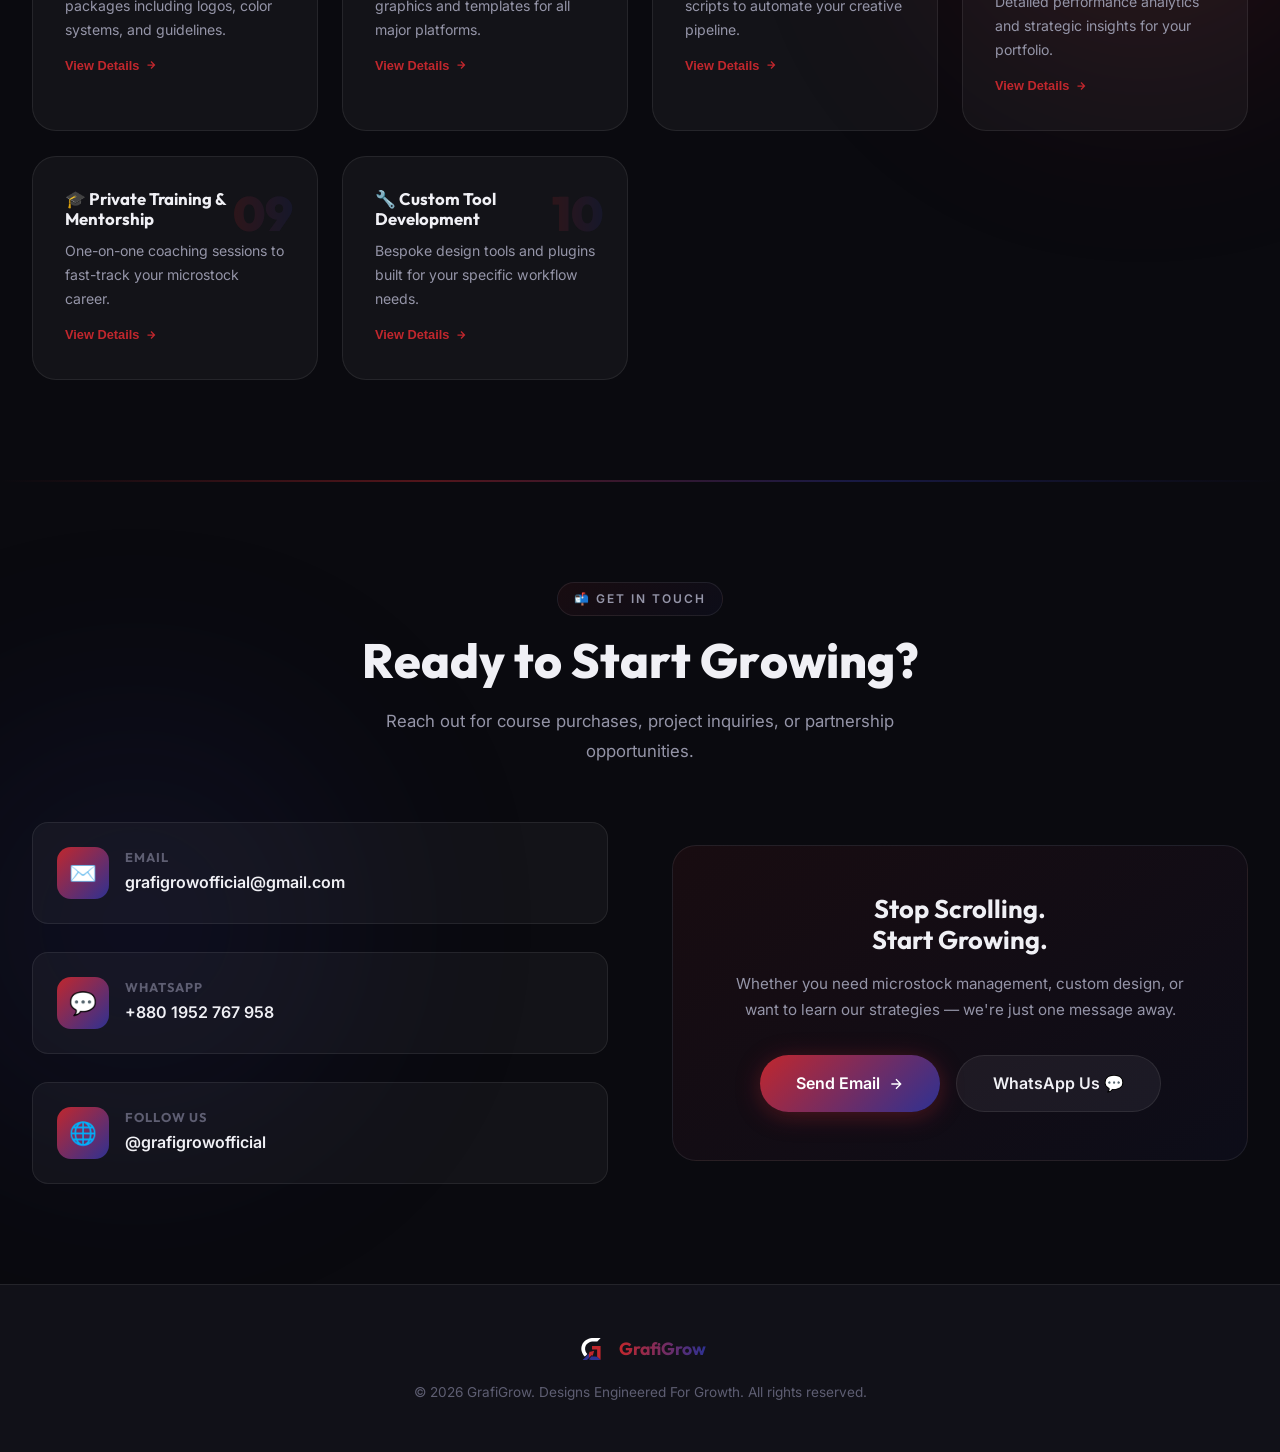
==== commit 836a20f3: "Add AI Image Toolkit to tools section" ====
--- a/index.html
+++ b/index.html
@@ -264,7 +264,16 @@
             <path d="M5 12h14M12 5l7 7-7 7" />
           </svg></a>
       </div>
-
+      <!-- Tool 12 -->
+      <div class="card reveal reveal-flip reveal-delay-12">
+        <div class="card-icon">🤖</div>
+        <h3>AI Image Toolkit</h3>
+        <p>A comprehensive toolkit for AI image generation, editing, and enhancement.</p>
+        <a href="https://ai-image-toolkit-gg.vercel.app/" target="_blank" class="card-link">Launch Tool <svg width="14" height="14" fill="none" stroke="currentColor"
+            stroke-width="2.5" viewBox="0 0 24 24">
+            <path d="M5 12h14M12 5l7 7-7 7" />
+          </svg></a>
+      </div>
     </div>
   </section>
 
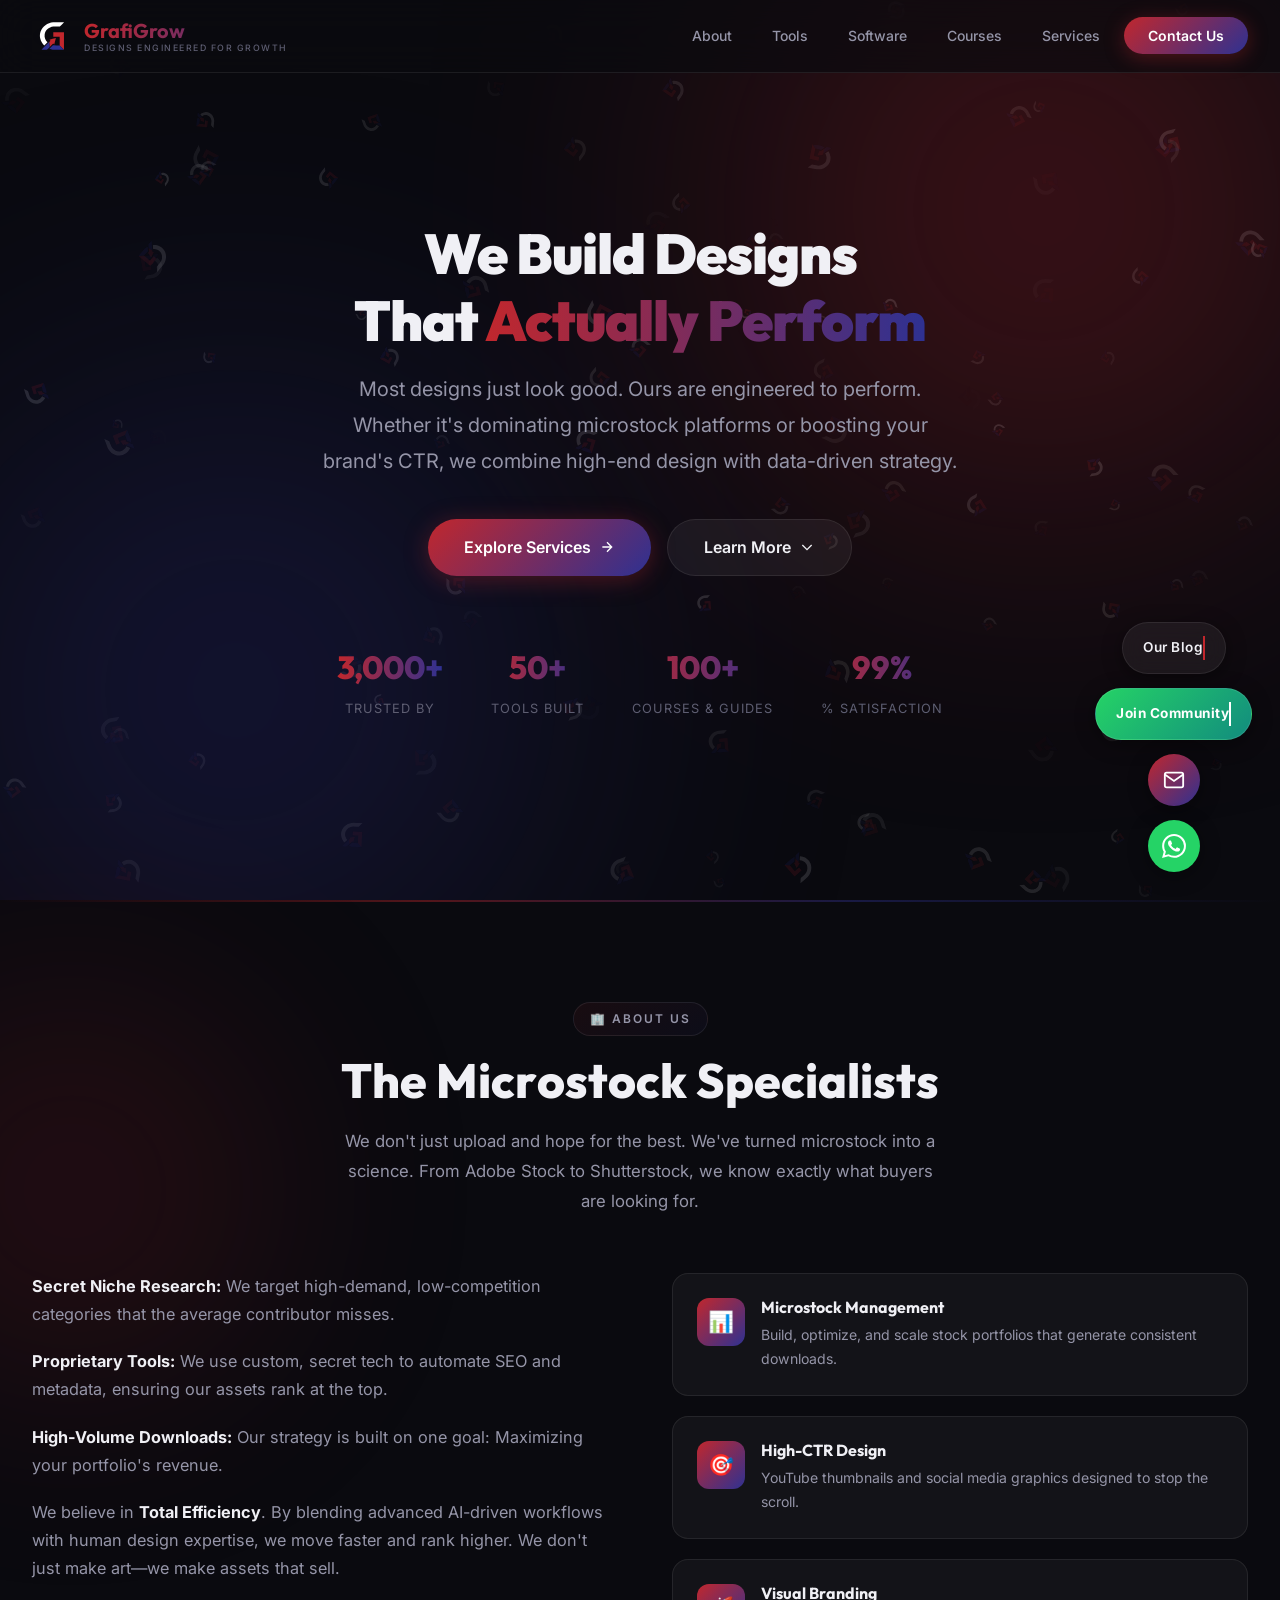
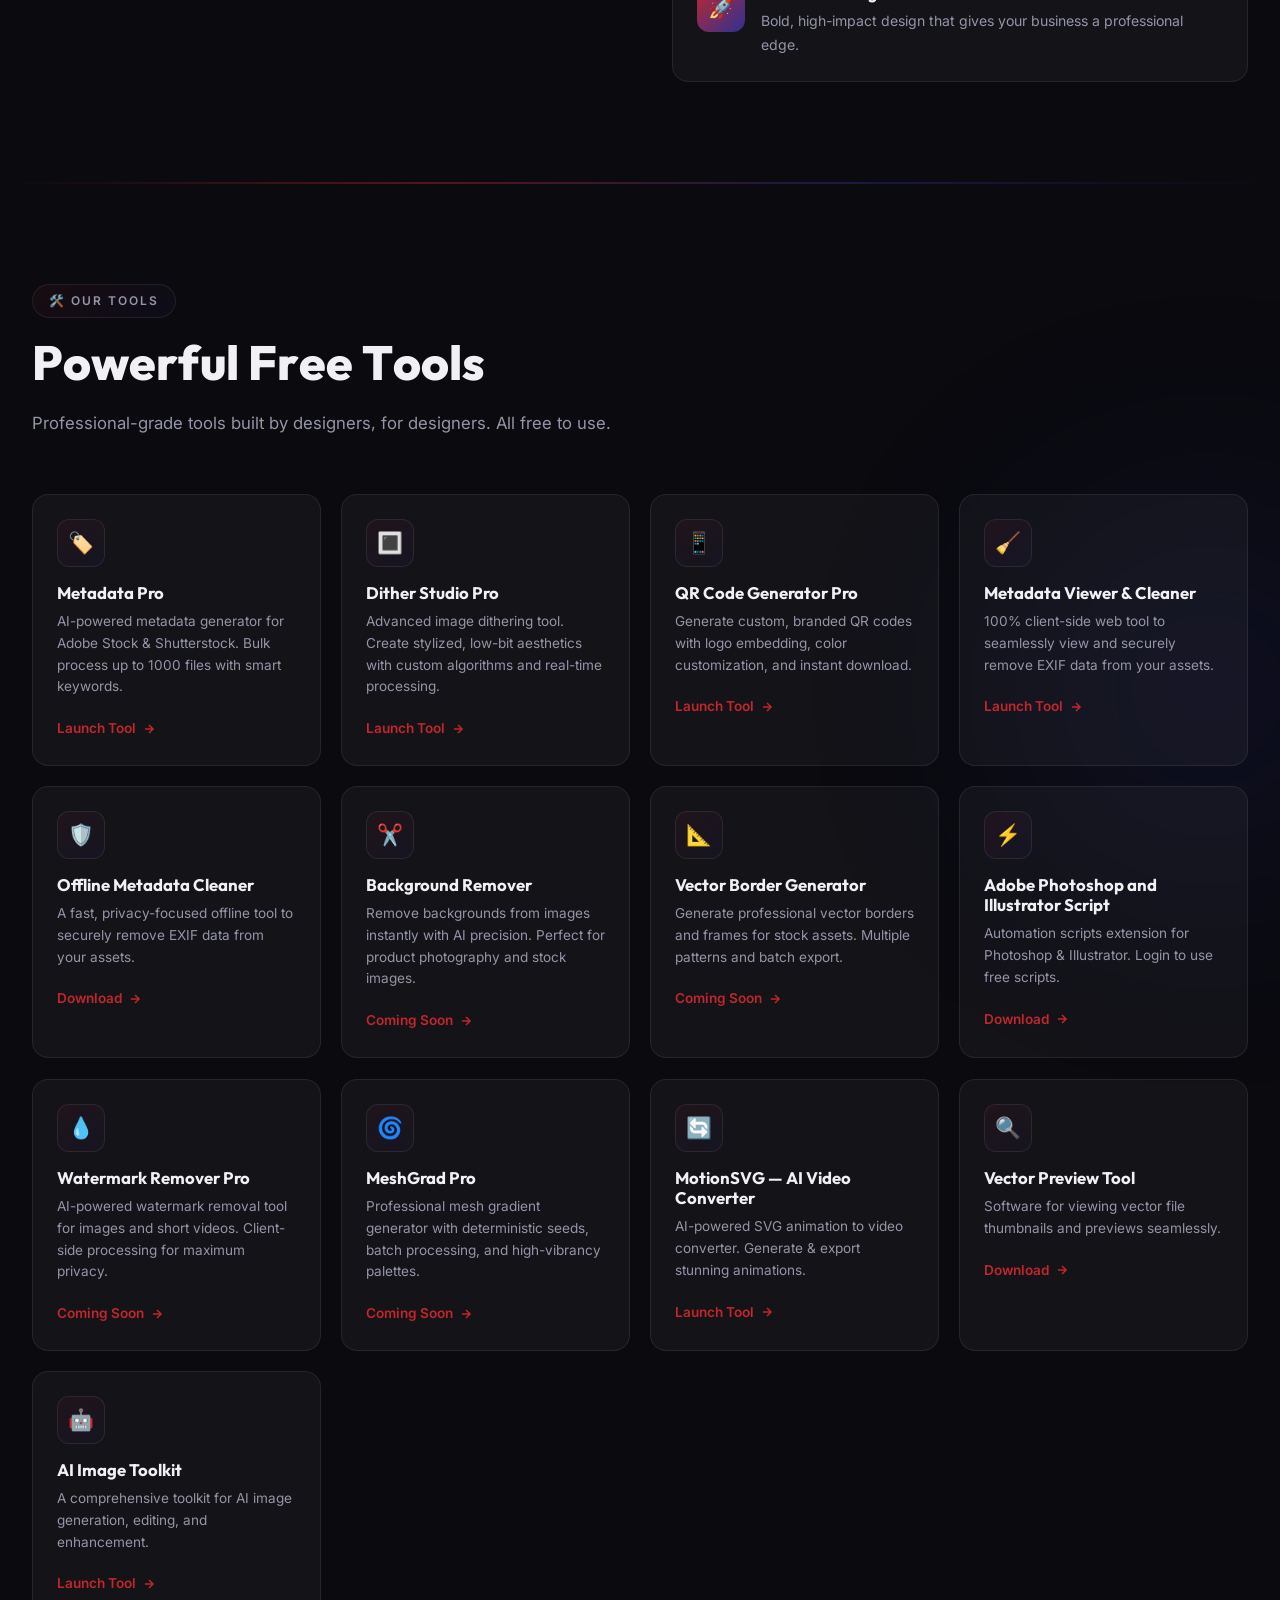
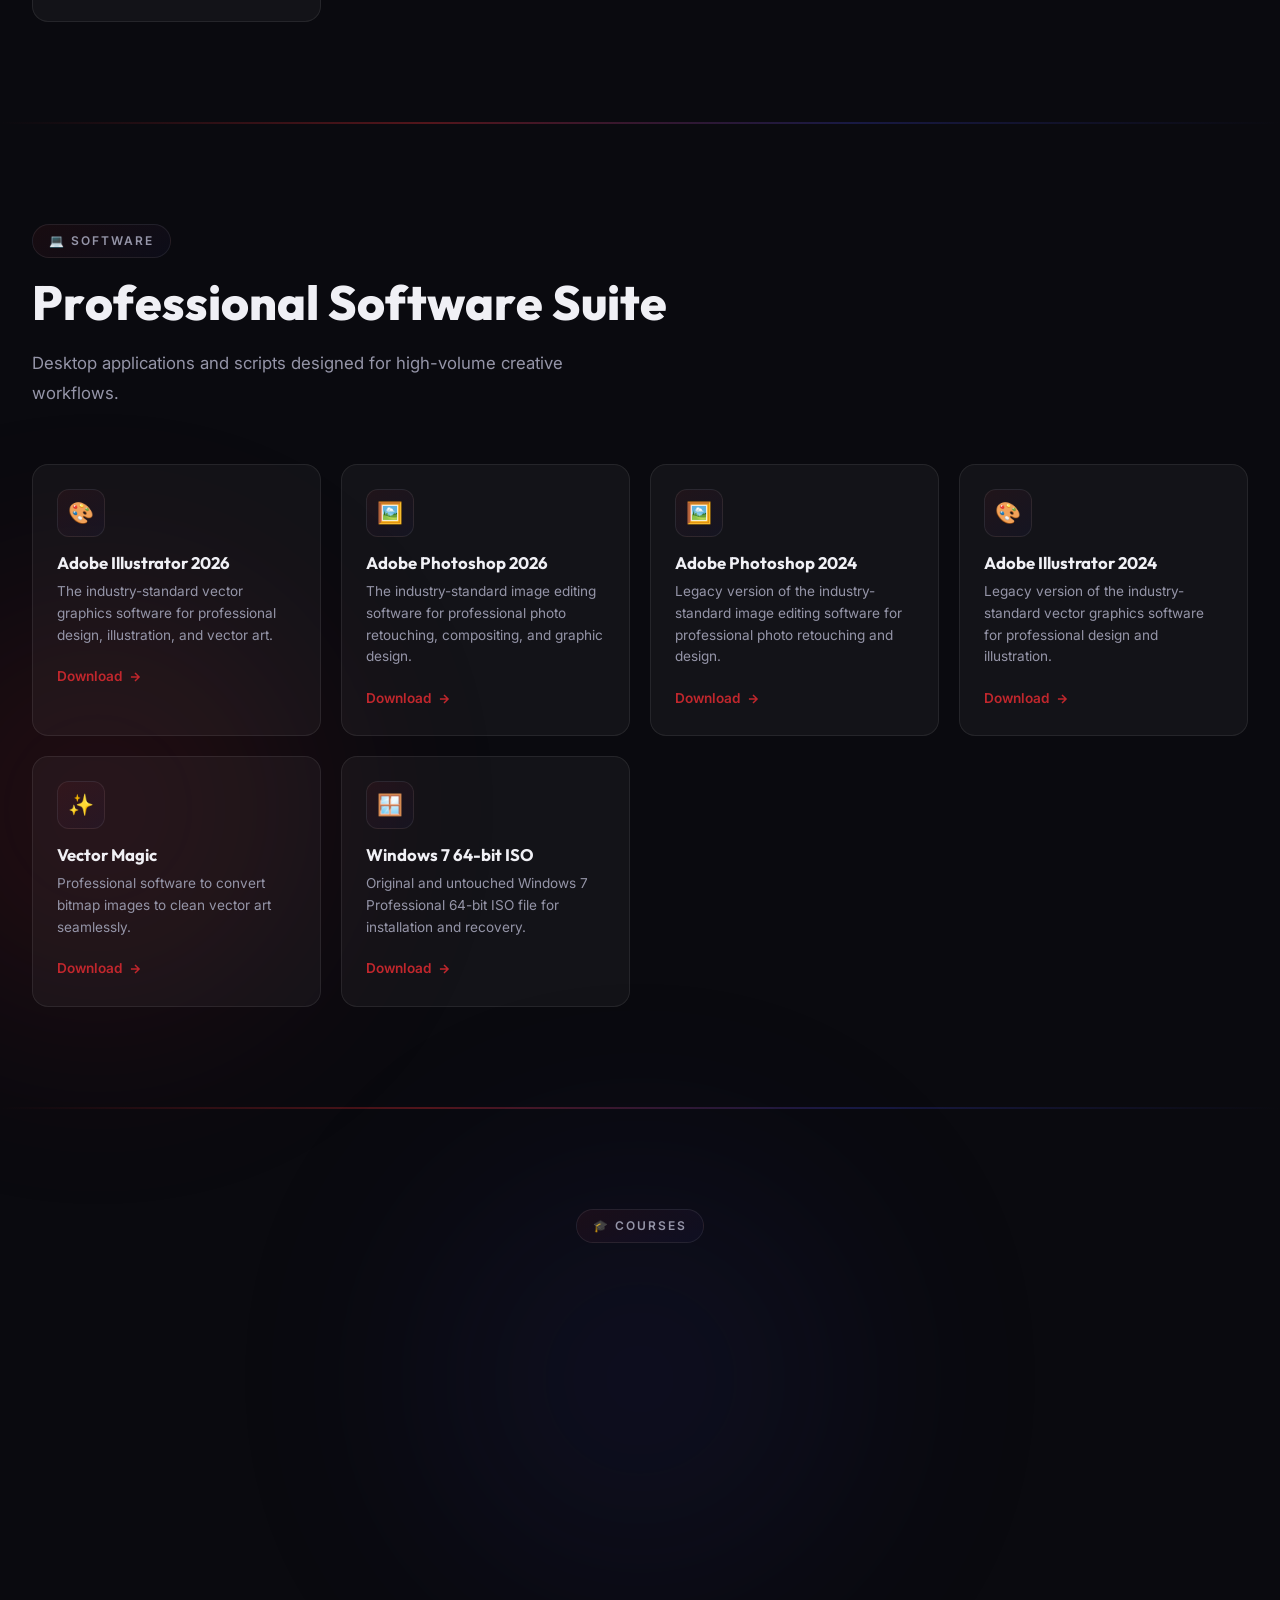
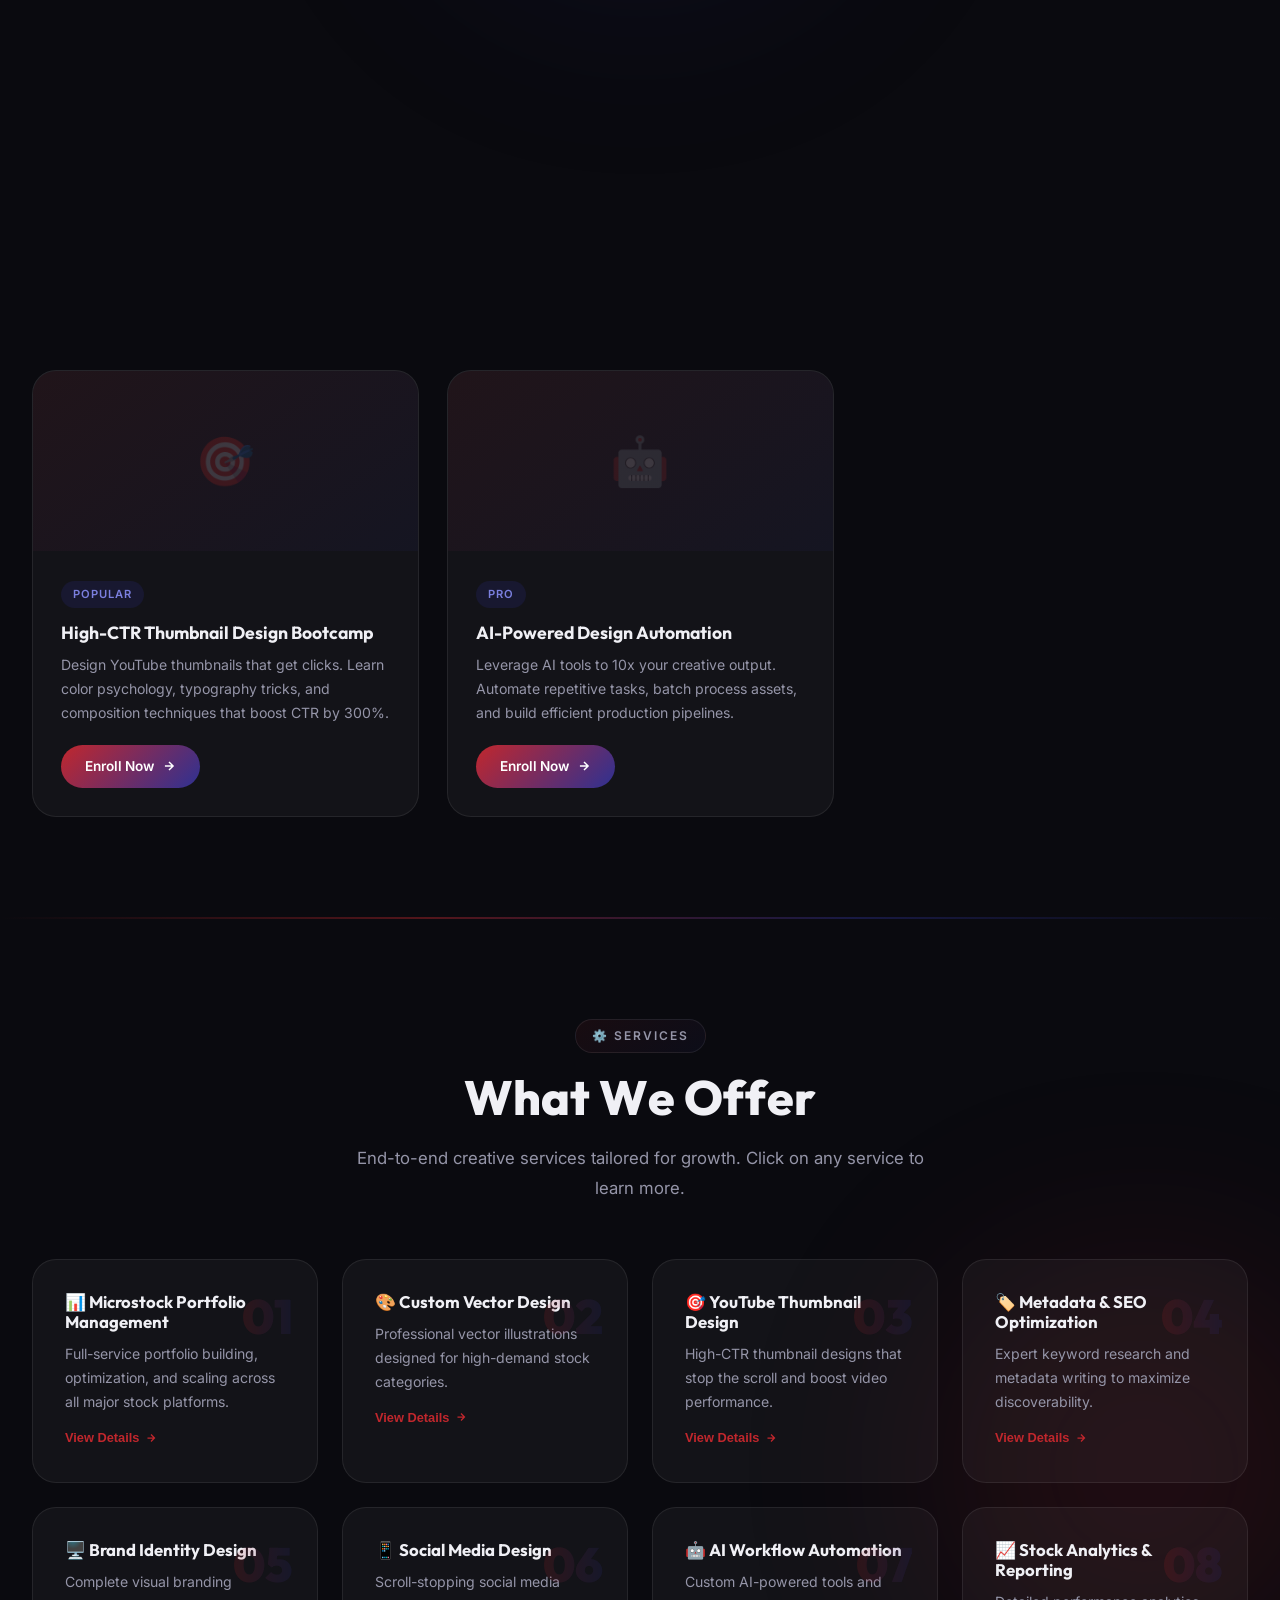
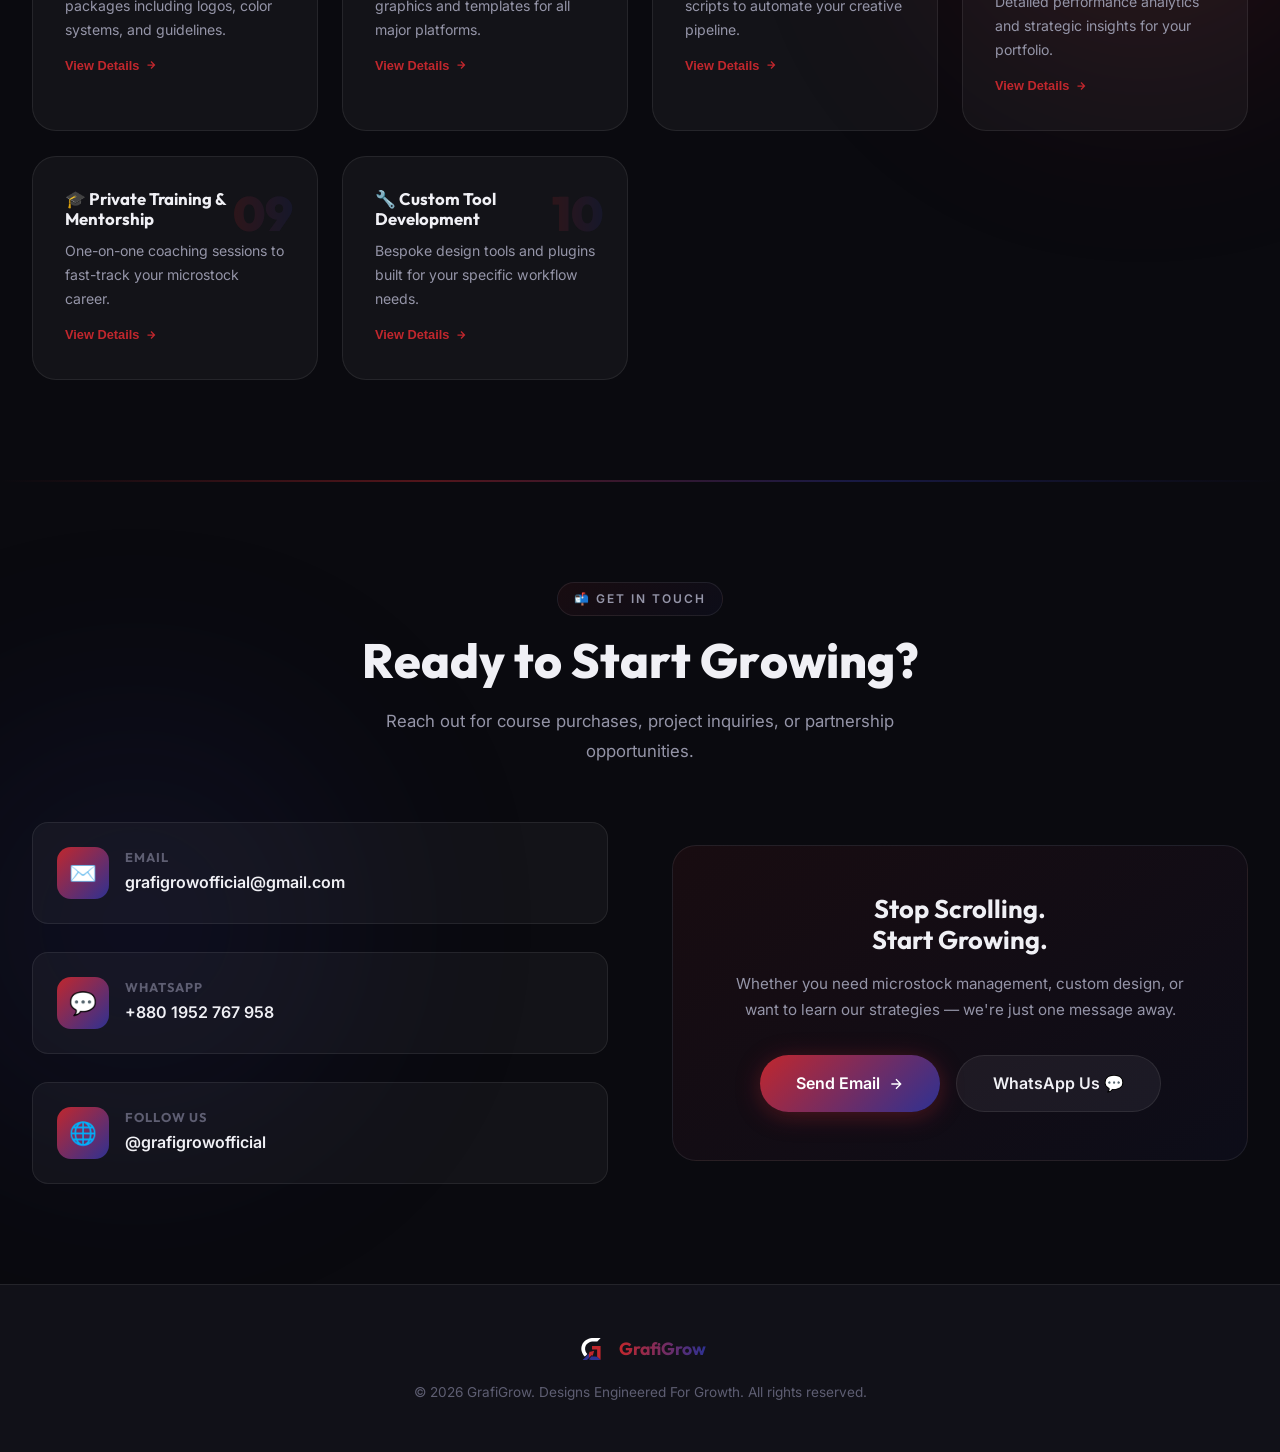
==== commit 6a5e7175: "Add Windows 7 64-bit ISO to software section" ====
--- a/index.html
+++ b/index.html
@@ -331,6 +331,15 @@
             <path d="M5 12h14M12 5l7 7-7 7" />
           </svg></a>
       </div>
+      <div class="card reveal reveal-rotate reveal-delay-6">
+        <div class="card-icon">🪟</div>
+        <h3>Windows 7 64-bit ISO</h3>
+        <p>Original and untouched Windows 7 Professional 64-bit ISO file for installation and recovery.</p>
+        <a href="https://drive.google.com/file/d/1FVEyql5F1gT3csvjTIE2zkQz_6p8FO4u/view?usp=sharing" target="_blank" class="card-link">Download <svg width="14" height="14" fill="none" stroke="currentColor"
+            stroke-width="2.5" viewBox="0 0 24 24">
+            <path d="M5 12h14M12 5l7 7-7 7" />
+          </svg></a>
+      </div>
     </div>
   </section>
 
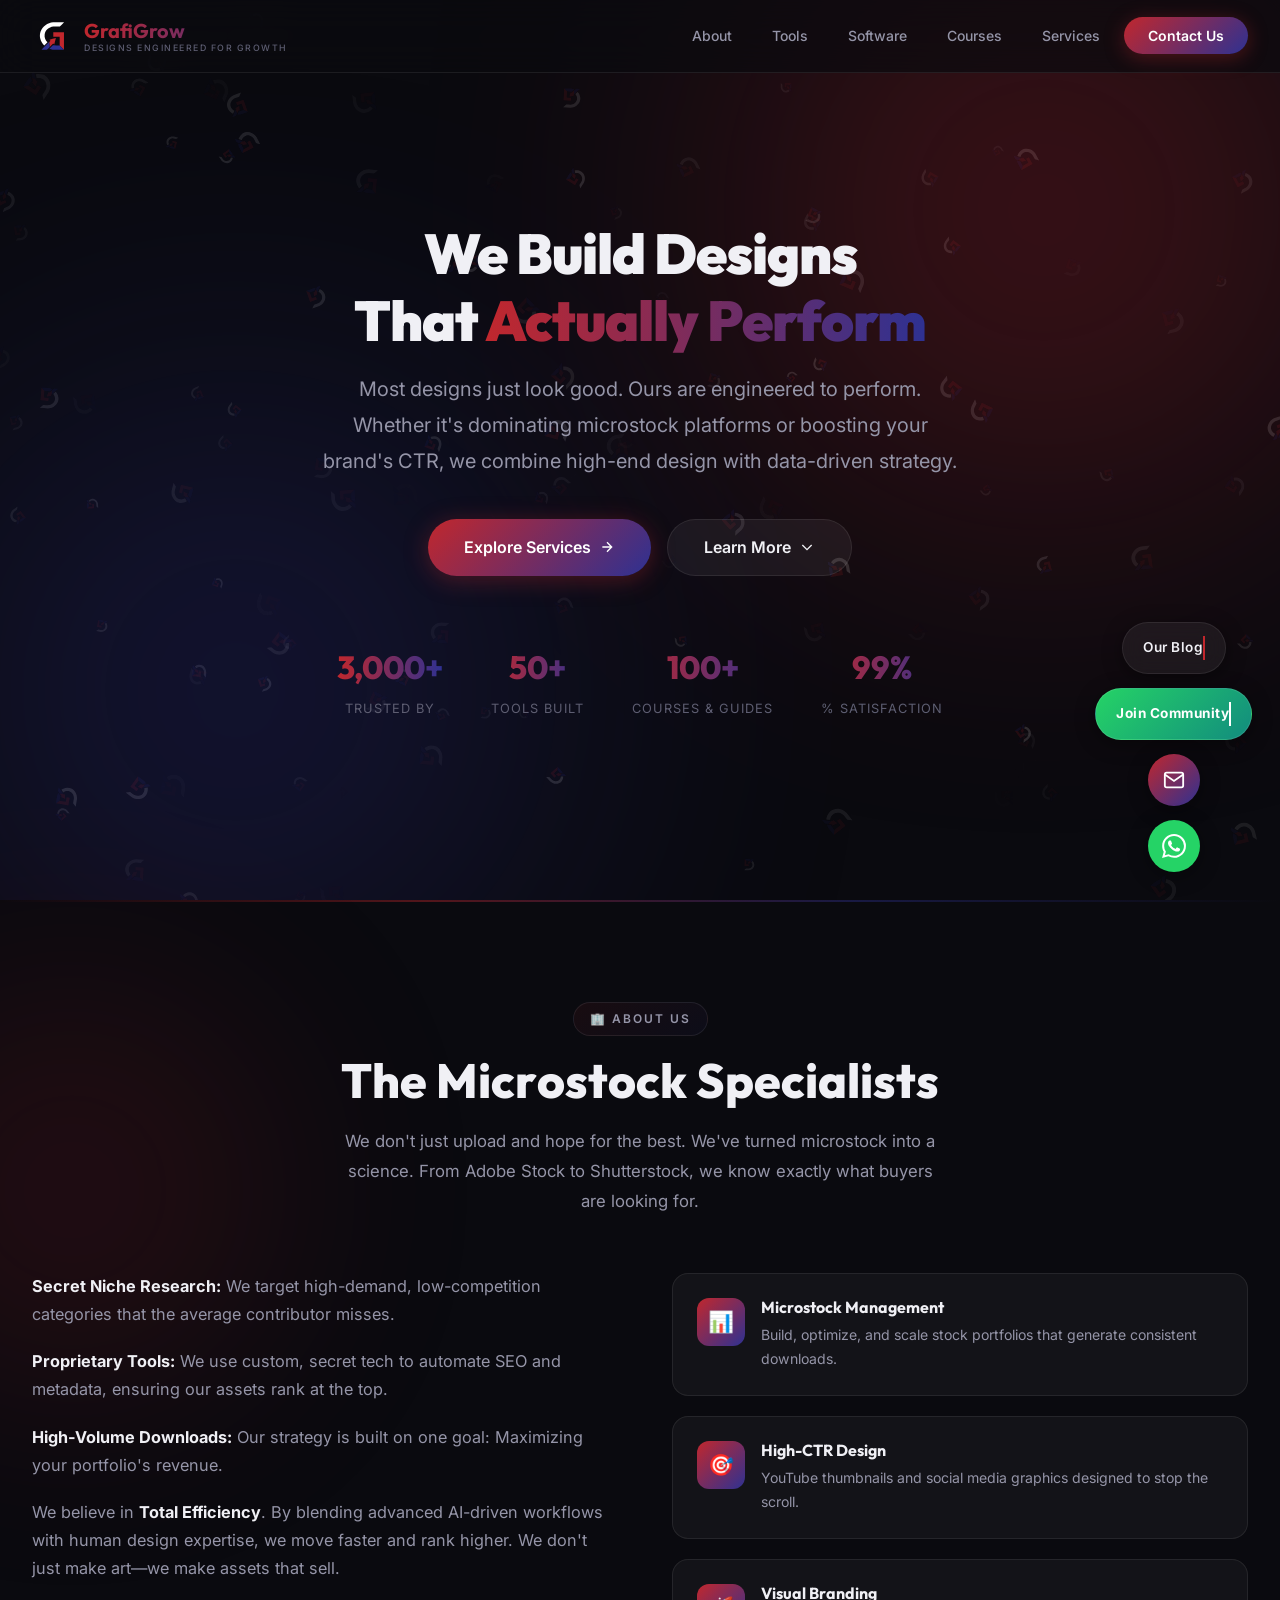
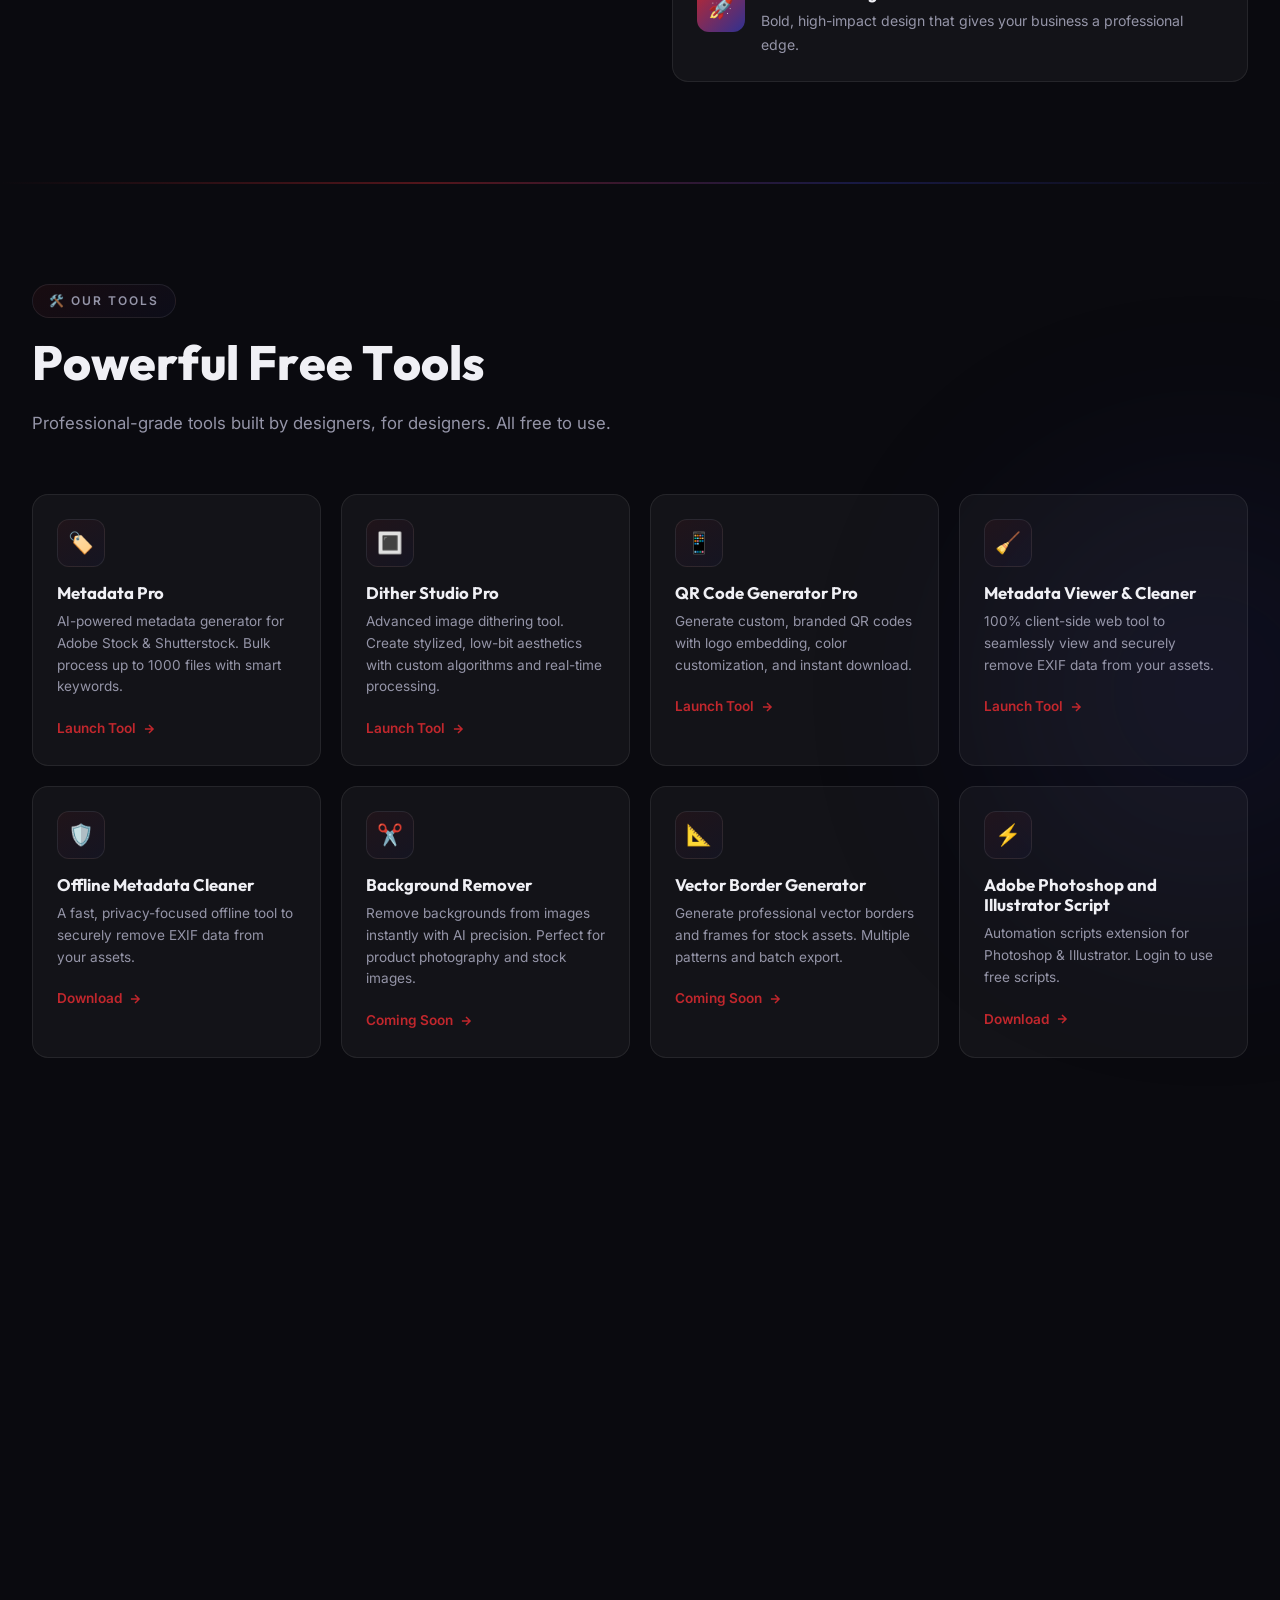
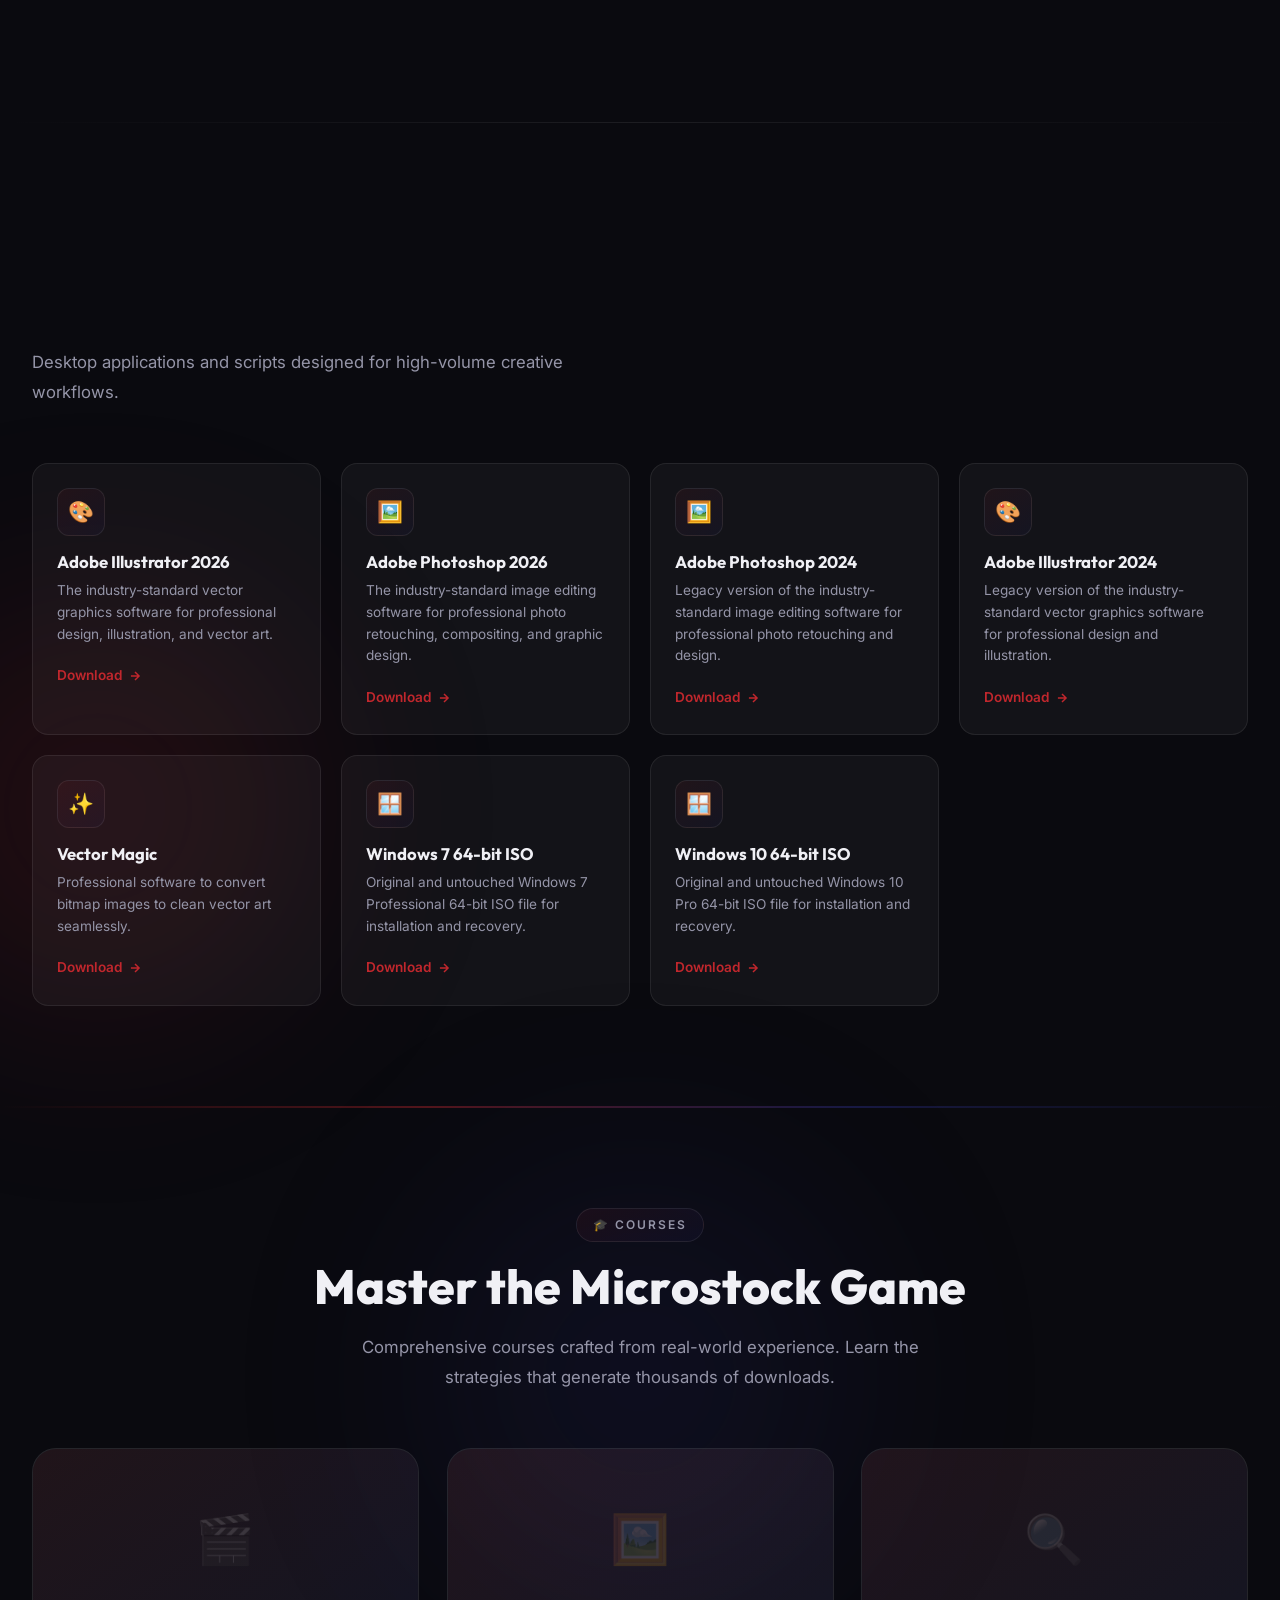
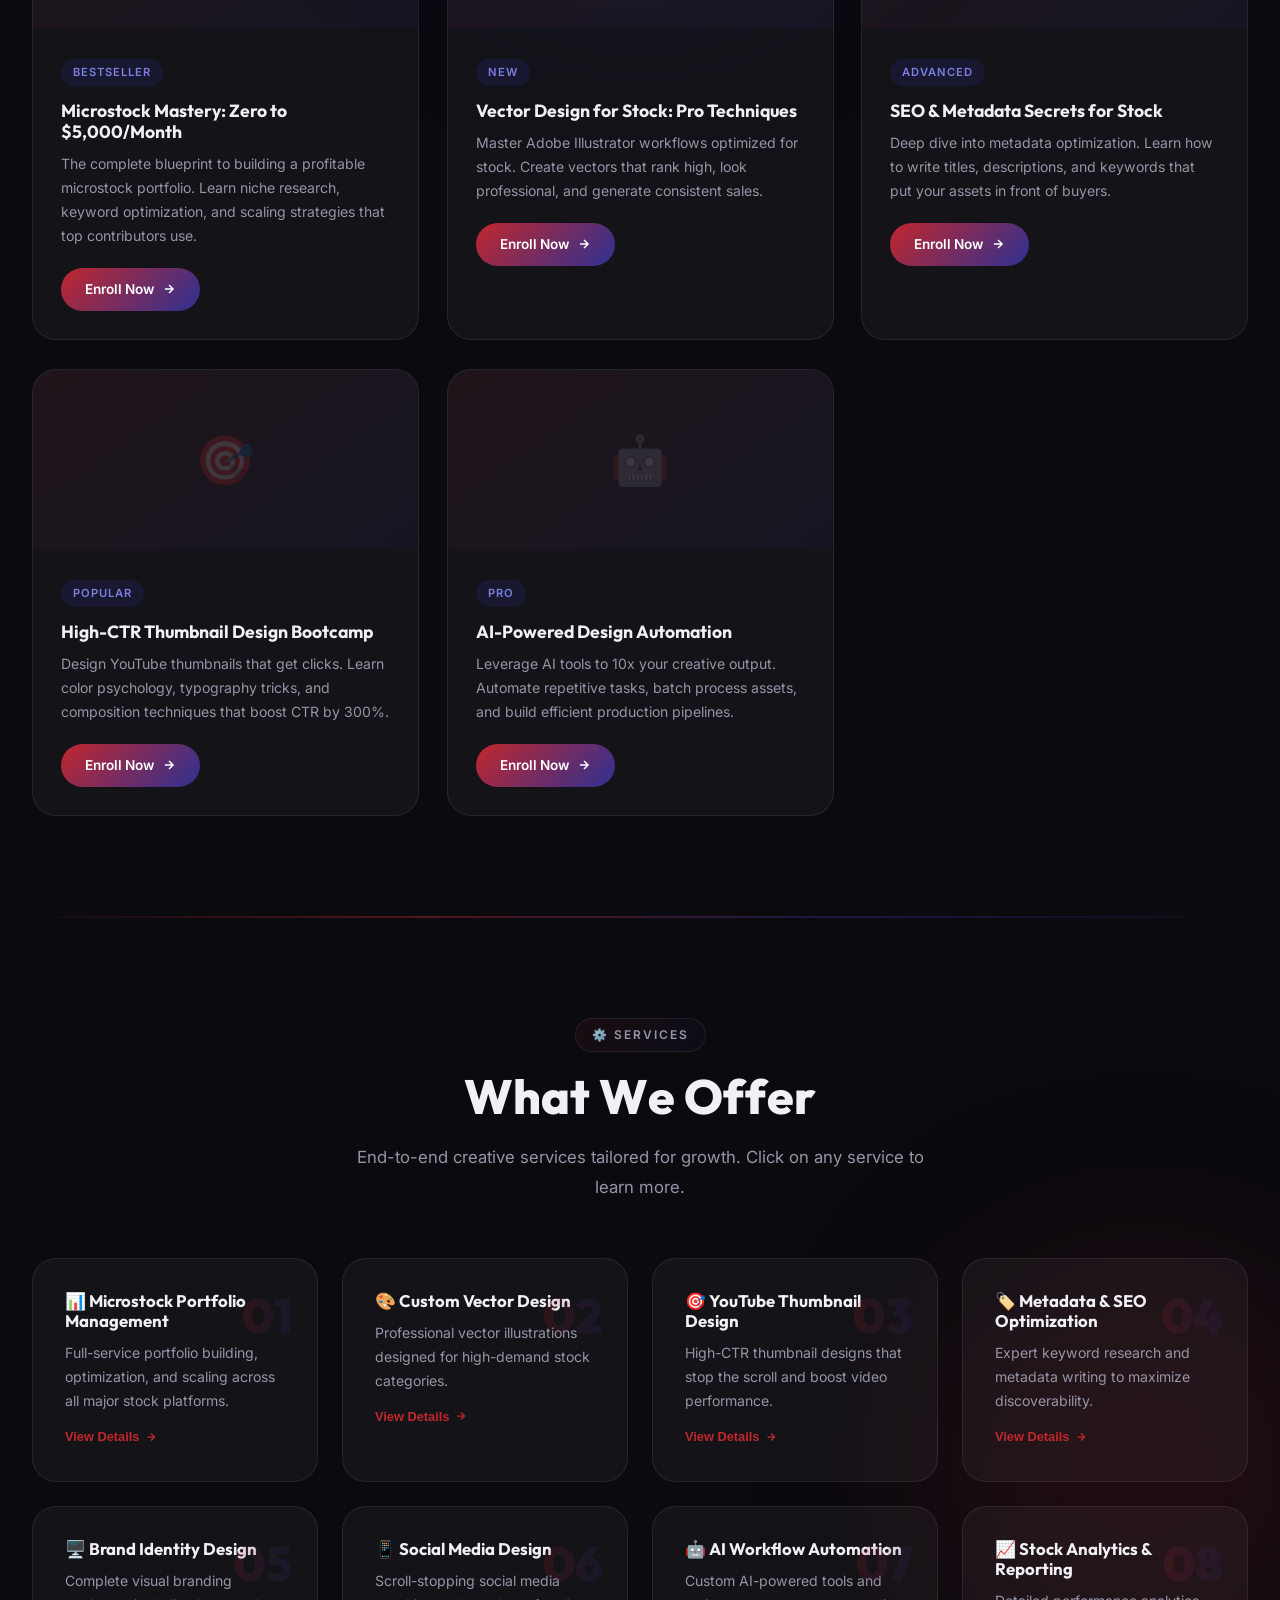
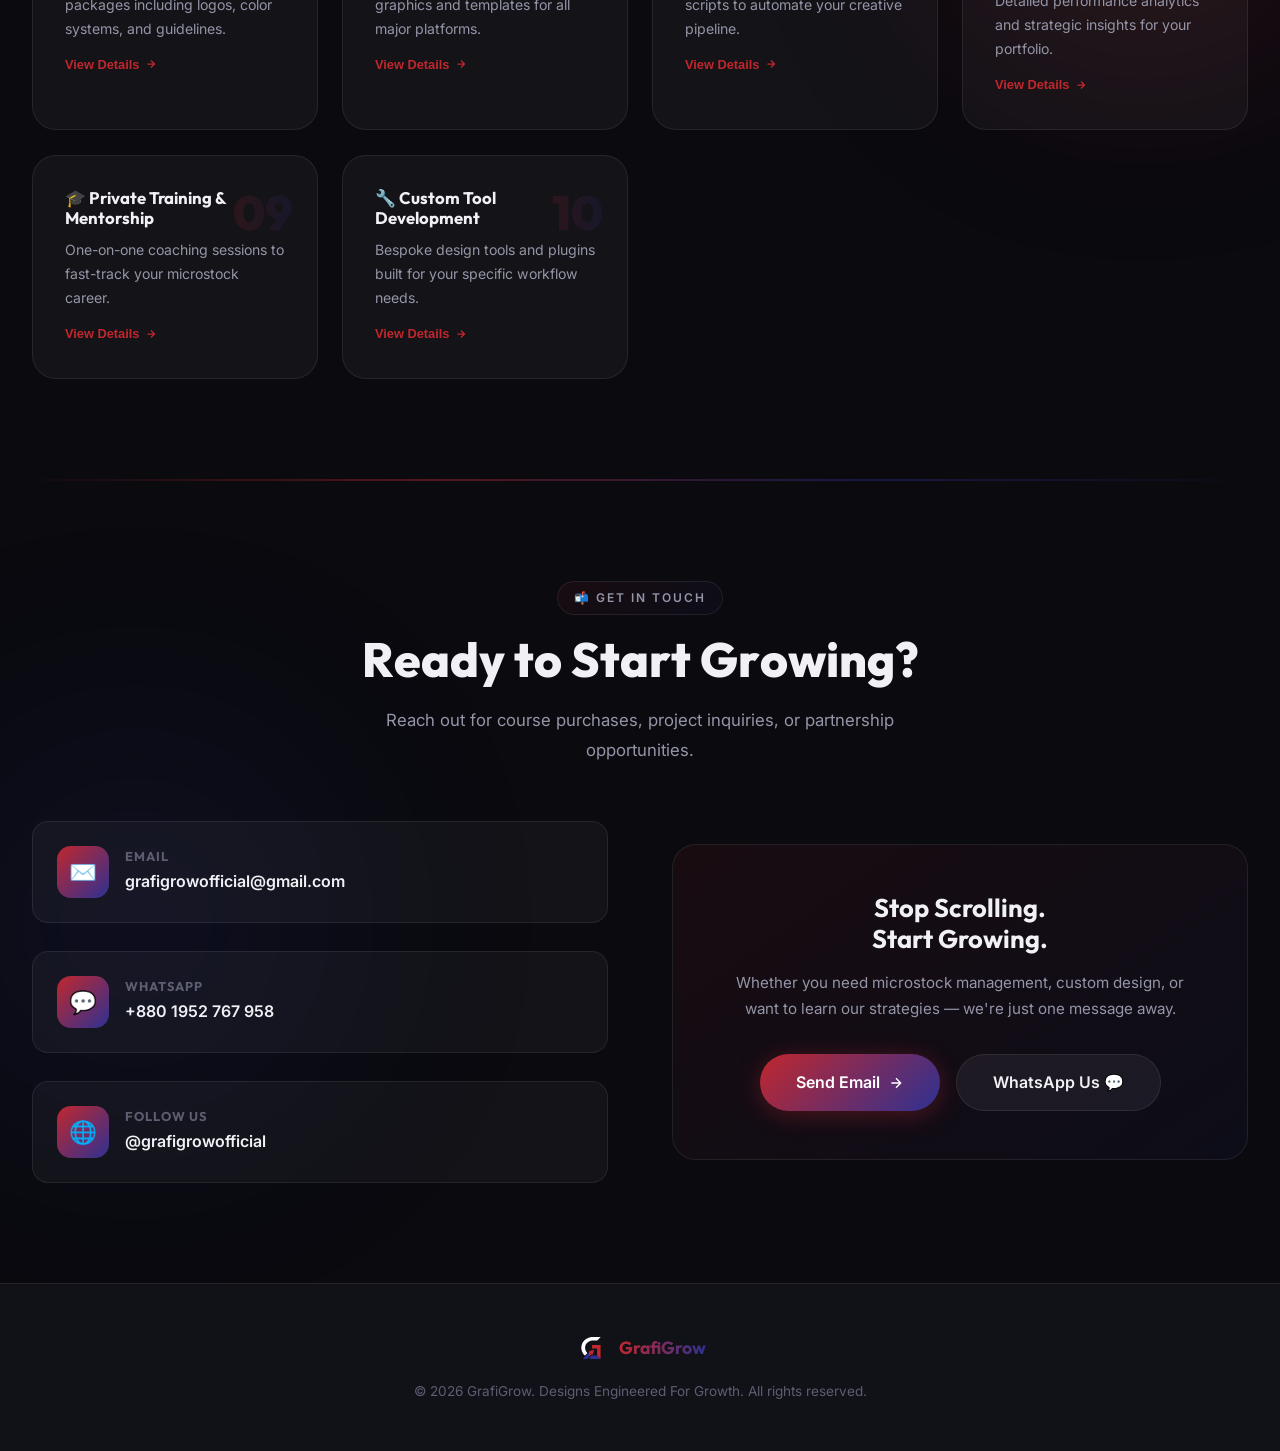
==== commit ac9cc650: "Add Windows 10 ISO link to software section" ====
--- a/index.html
+++ b/index.html
@@ -340,6 +340,15 @@
             <path d="M5 12h14M12 5l7 7-7 7" />
           </svg></a>
       </div>
+      <div class="card reveal reveal-rotate reveal-delay-7">
+        <div class="card-icon">🪟</div>
+        <h3>Windows 10 64-bit ISO</h3>
+        <p>Original and untouched Windows 10 Pro 64-bit ISO file for installation and recovery.</p>
+        <a href="https://drive.google.com/drive/folders/15cSF-6rC8cUbpBqbNz4H4lUTar9A2n83?usp=sharing" target="_blank" class="card-link">Download <svg width="14" height="14" fill="none" stroke="currentColor"
+            stroke-width="2.5" viewBox="0 0 24 24">
+            <path d="M5 12h14M12 5l7 7-7 7" />
+          </svg></a>
+      </div>
     </div>
   </section>
 
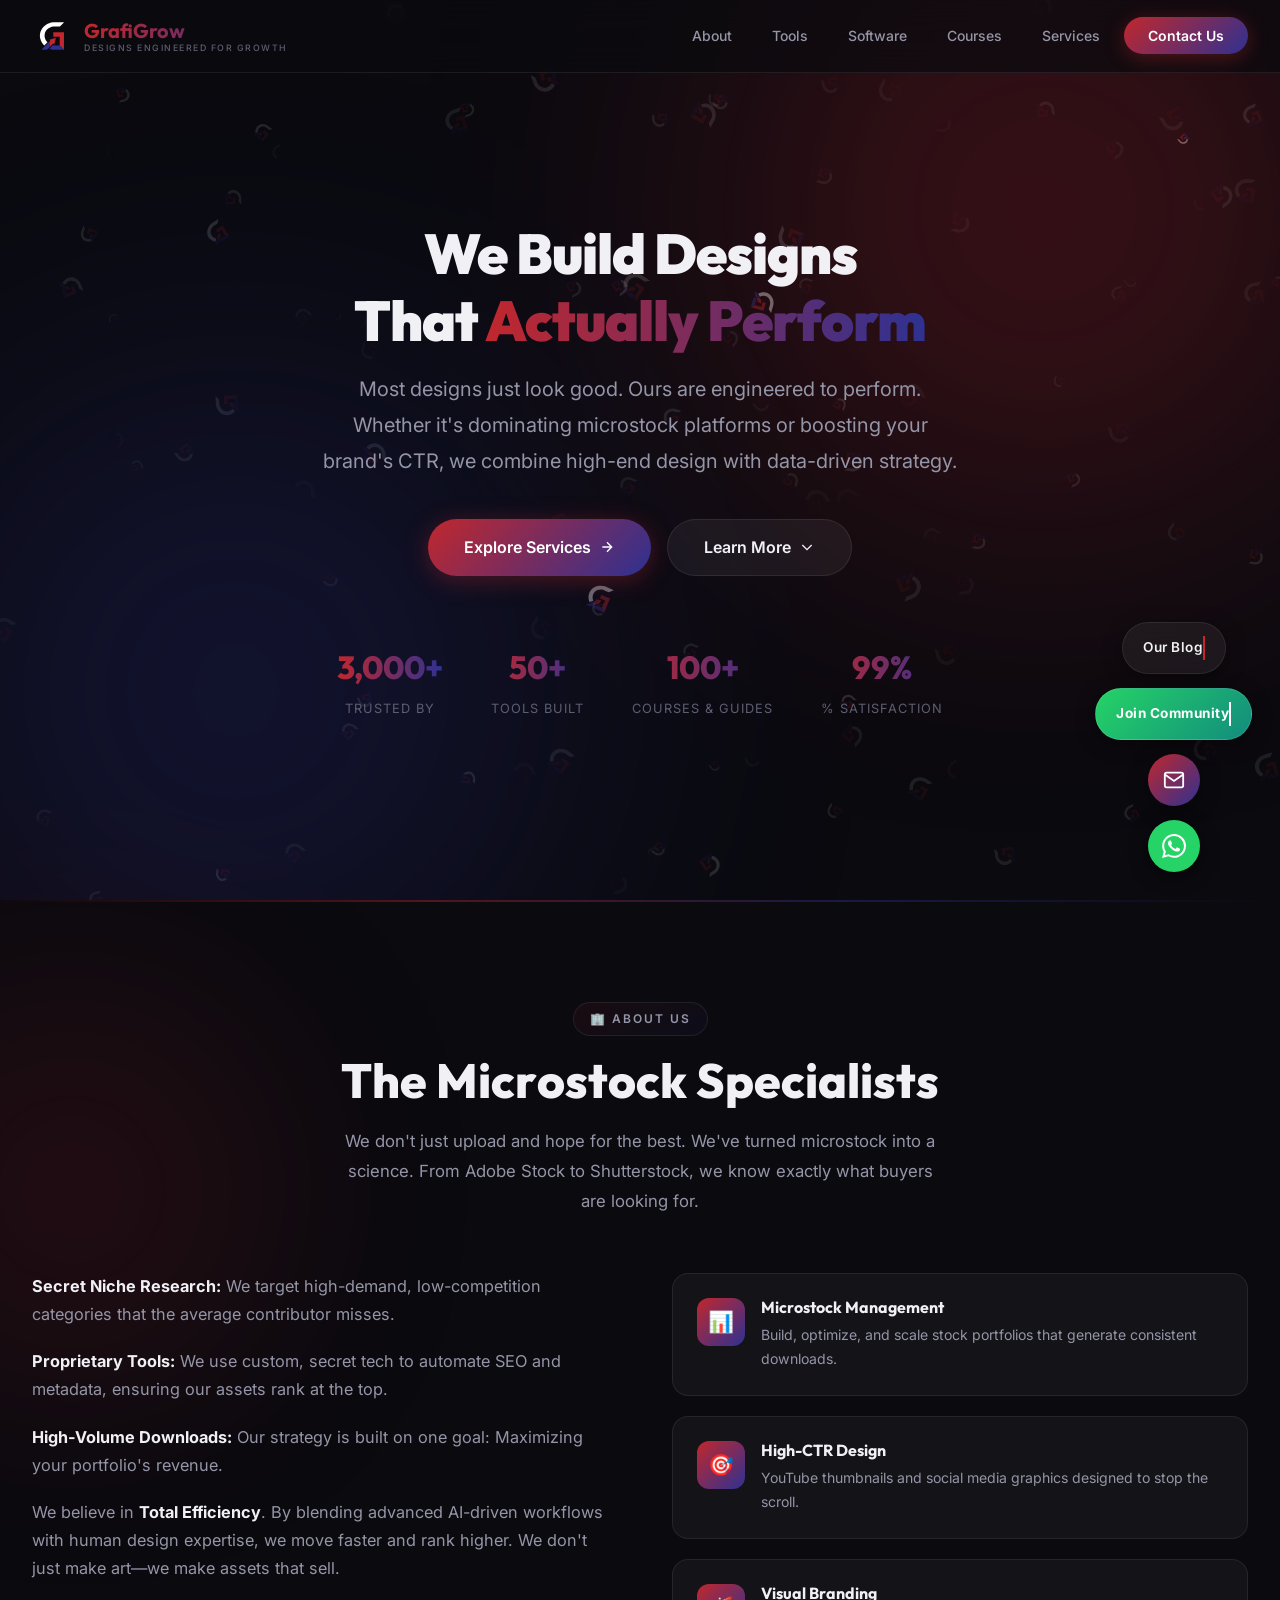
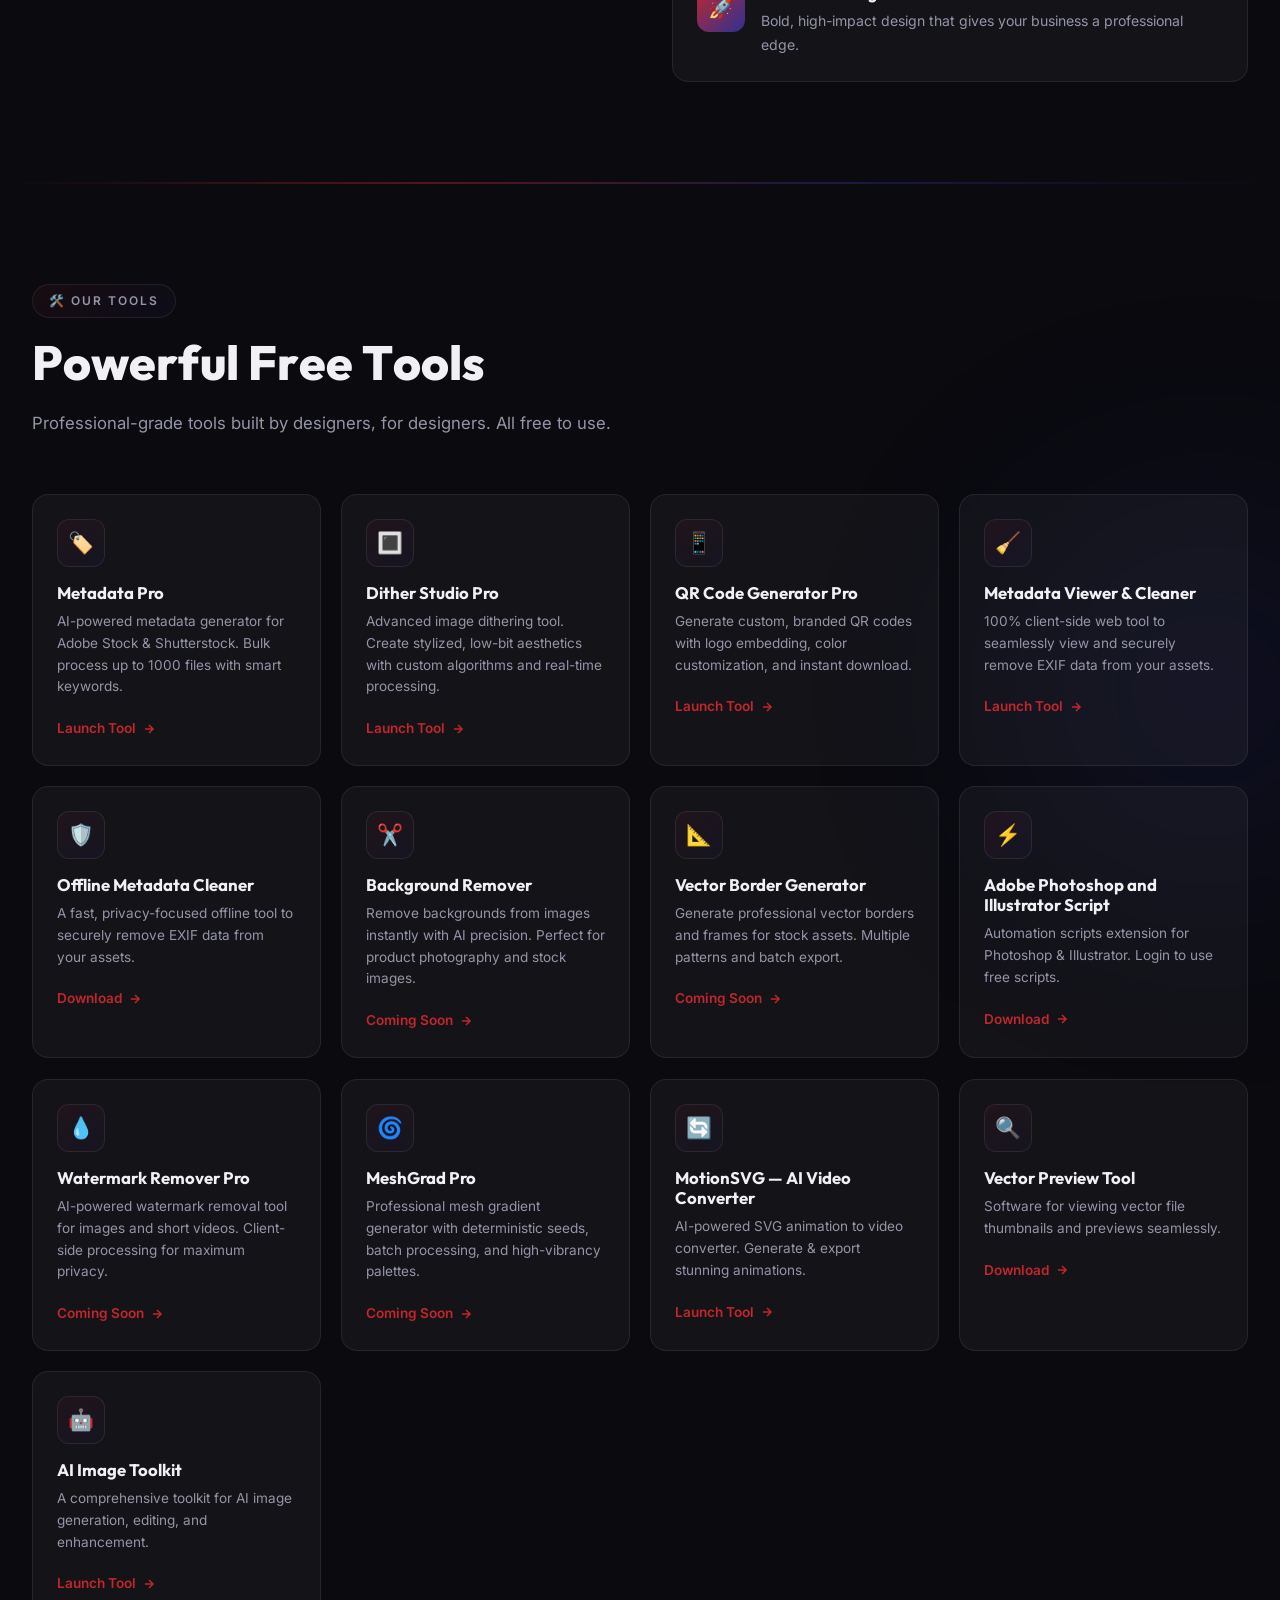
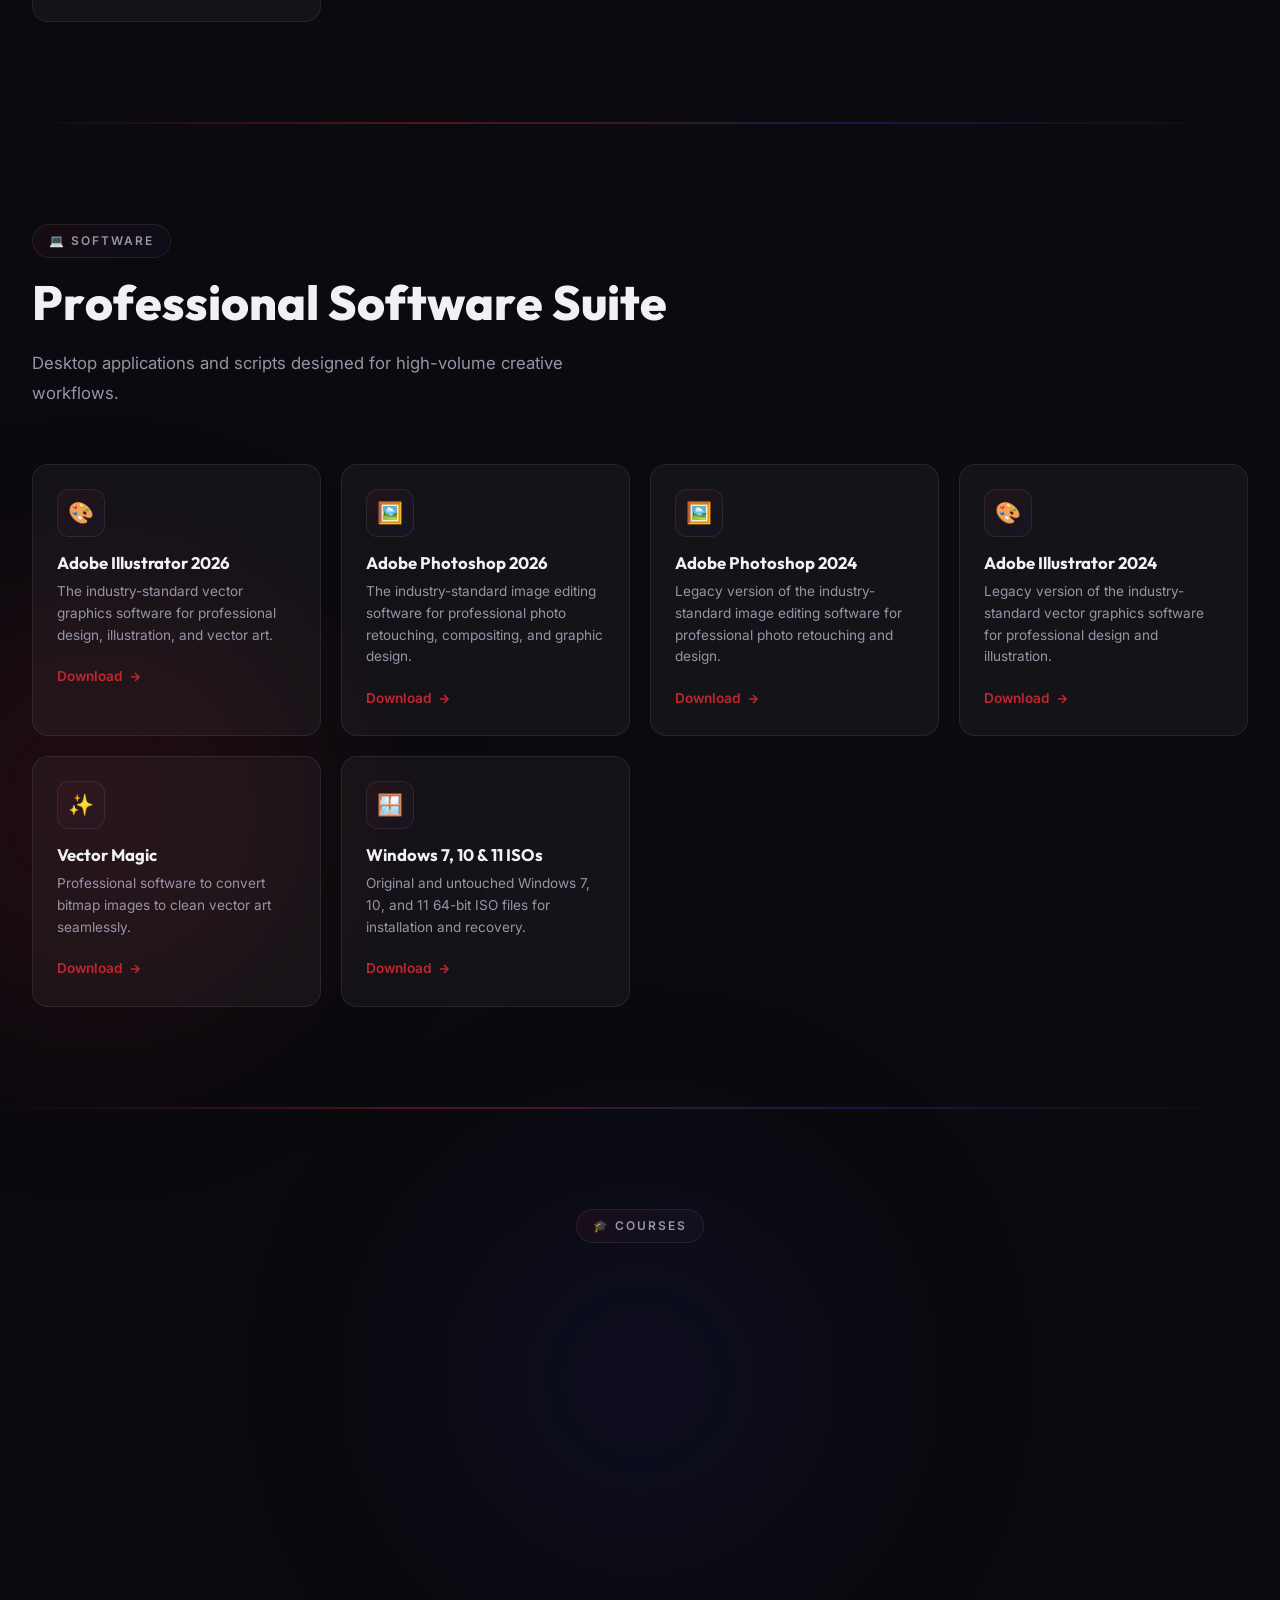
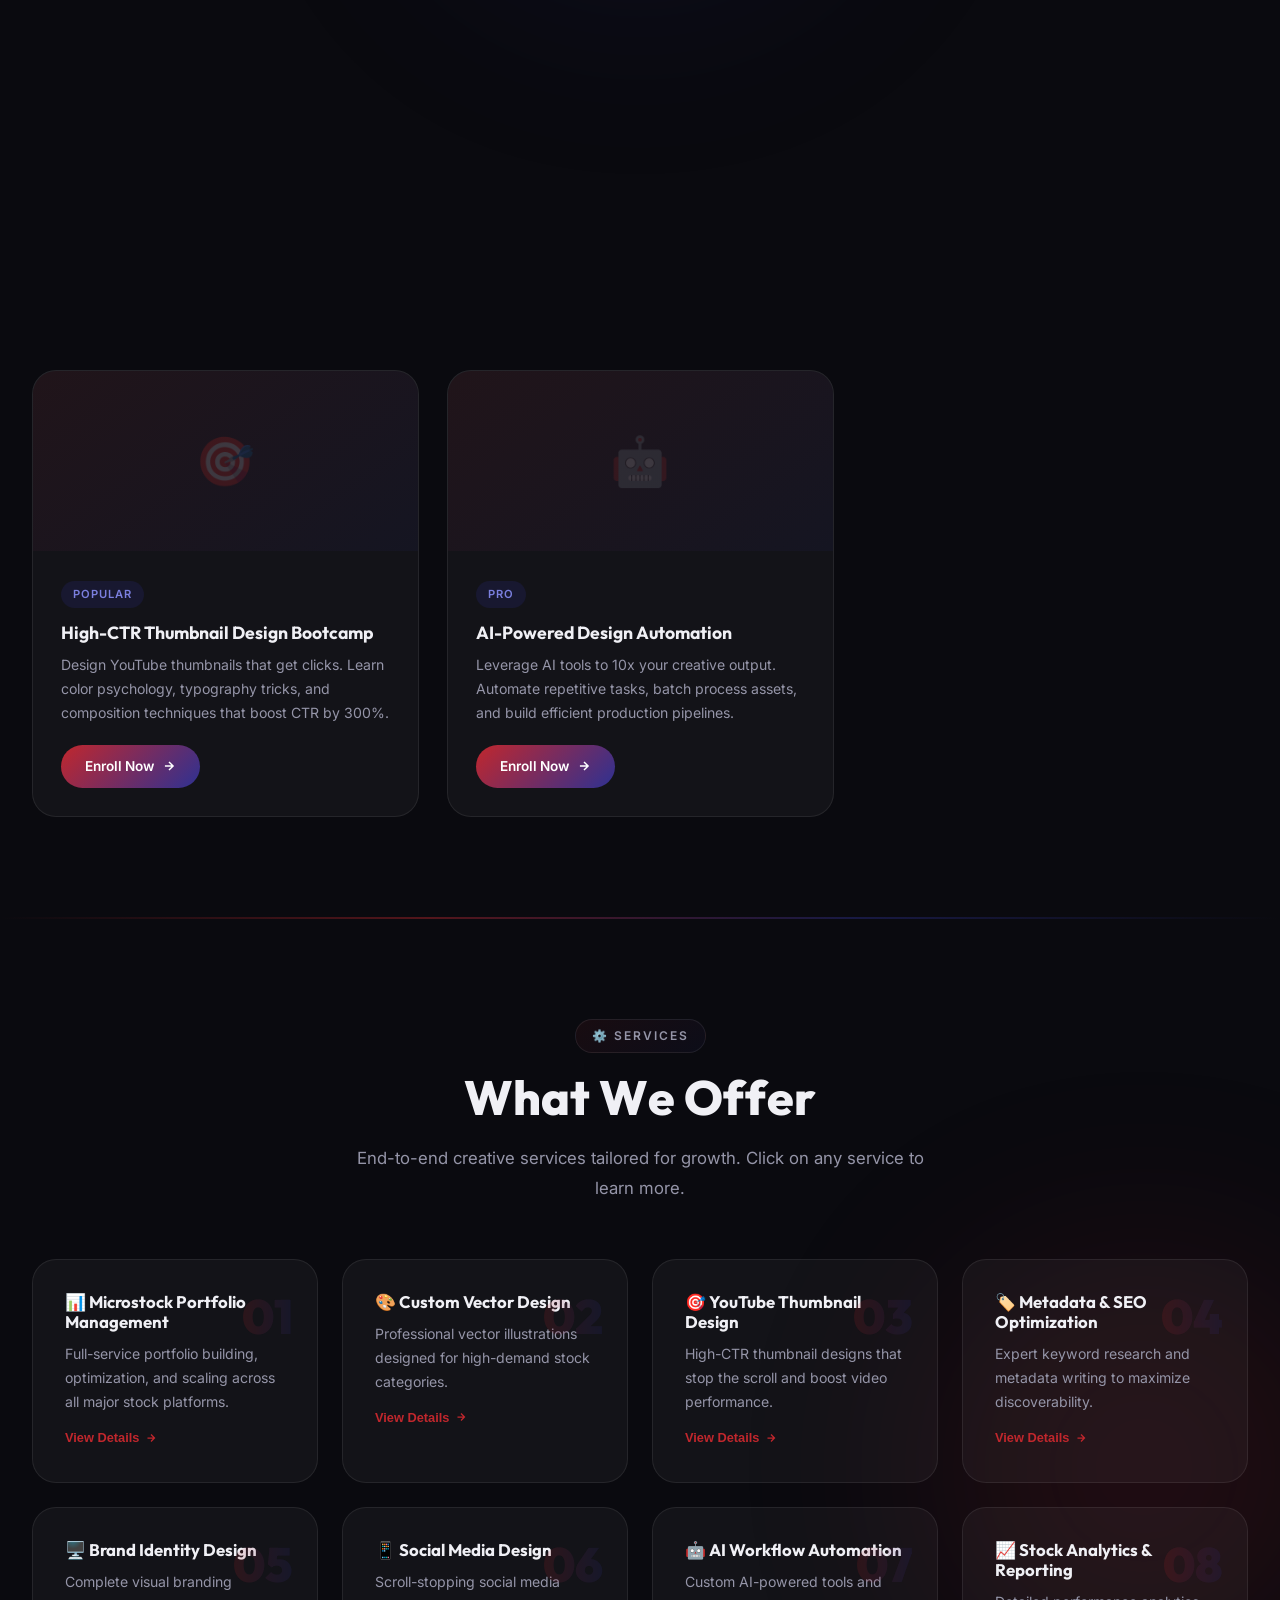
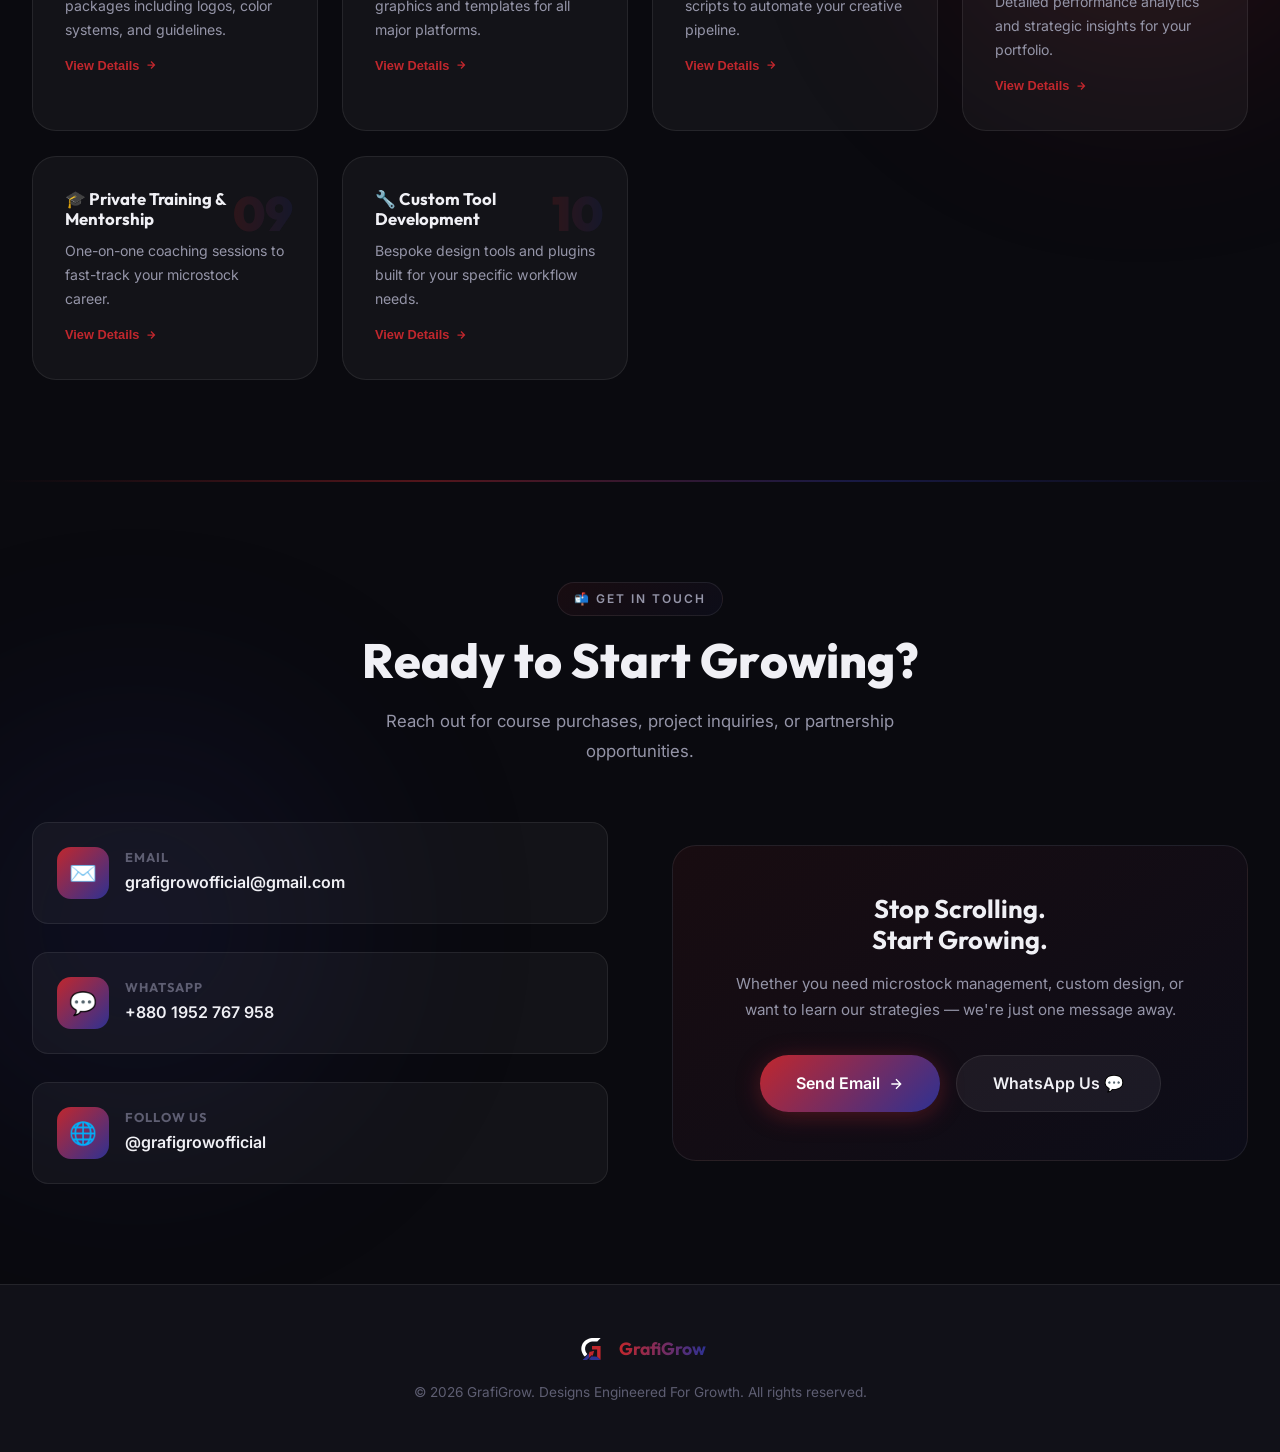
==== commit b0951fdb: "Combine Windows ISOs into one card for 7, 10, and 11" ====
--- a/index.html
+++ b/index.html
@@ -333,17 +333,8 @@
       </div>
       <div class="card reveal reveal-rotate reveal-delay-6">
         <div class="card-icon">🪟</div>
-        <h3>Windows 7 64-bit ISO</h3>
-        <p>Original and untouched Windows 7 Professional 64-bit ISO file for installation and recovery.</p>
-        <a href="https://drive.google.com/file/d/1FVEyql5F1gT3csvjTIE2zkQz_6p8FO4u/view?usp=sharing" target="_blank" class="card-link">Download <svg width="14" height="14" fill="none" stroke="currentColor"
-            stroke-width="2.5" viewBox="0 0 24 24">
-            <path d="M5 12h14M12 5l7 7-7 7" />
-          </svg></a>
-      </div>
-      <div class="card reveal reveal-rotate reveal-delay-7">
-        <div class="card-icon">🪟</div>
-        <h3>Windows 10 64-bit ISO</h3>
-        <p>Original and untouched Windows 10 Pro 64-bit ISO file for installation and recovery.</p>
+        <h3>Windows 7, 10 & 11 ISOs</h3>
+        <p>Original and untouched Windows 7, 10, and 11 64-bit ISO files for installation and recovery.</p>
         <a href="https://drive.google.com/drive/folders/15cSF-6rC8cUbpBqbNz4H4lUTar9A2n83?usp=sharing" target="_blank" class="card-link">Download <svg width="14" height="14" fill="none" stroke="currentColor"
             stroke-width="2.5" viewBox="0 0 24 24">
             <path d="M5 12h14M12 5l7 7-7 7" />
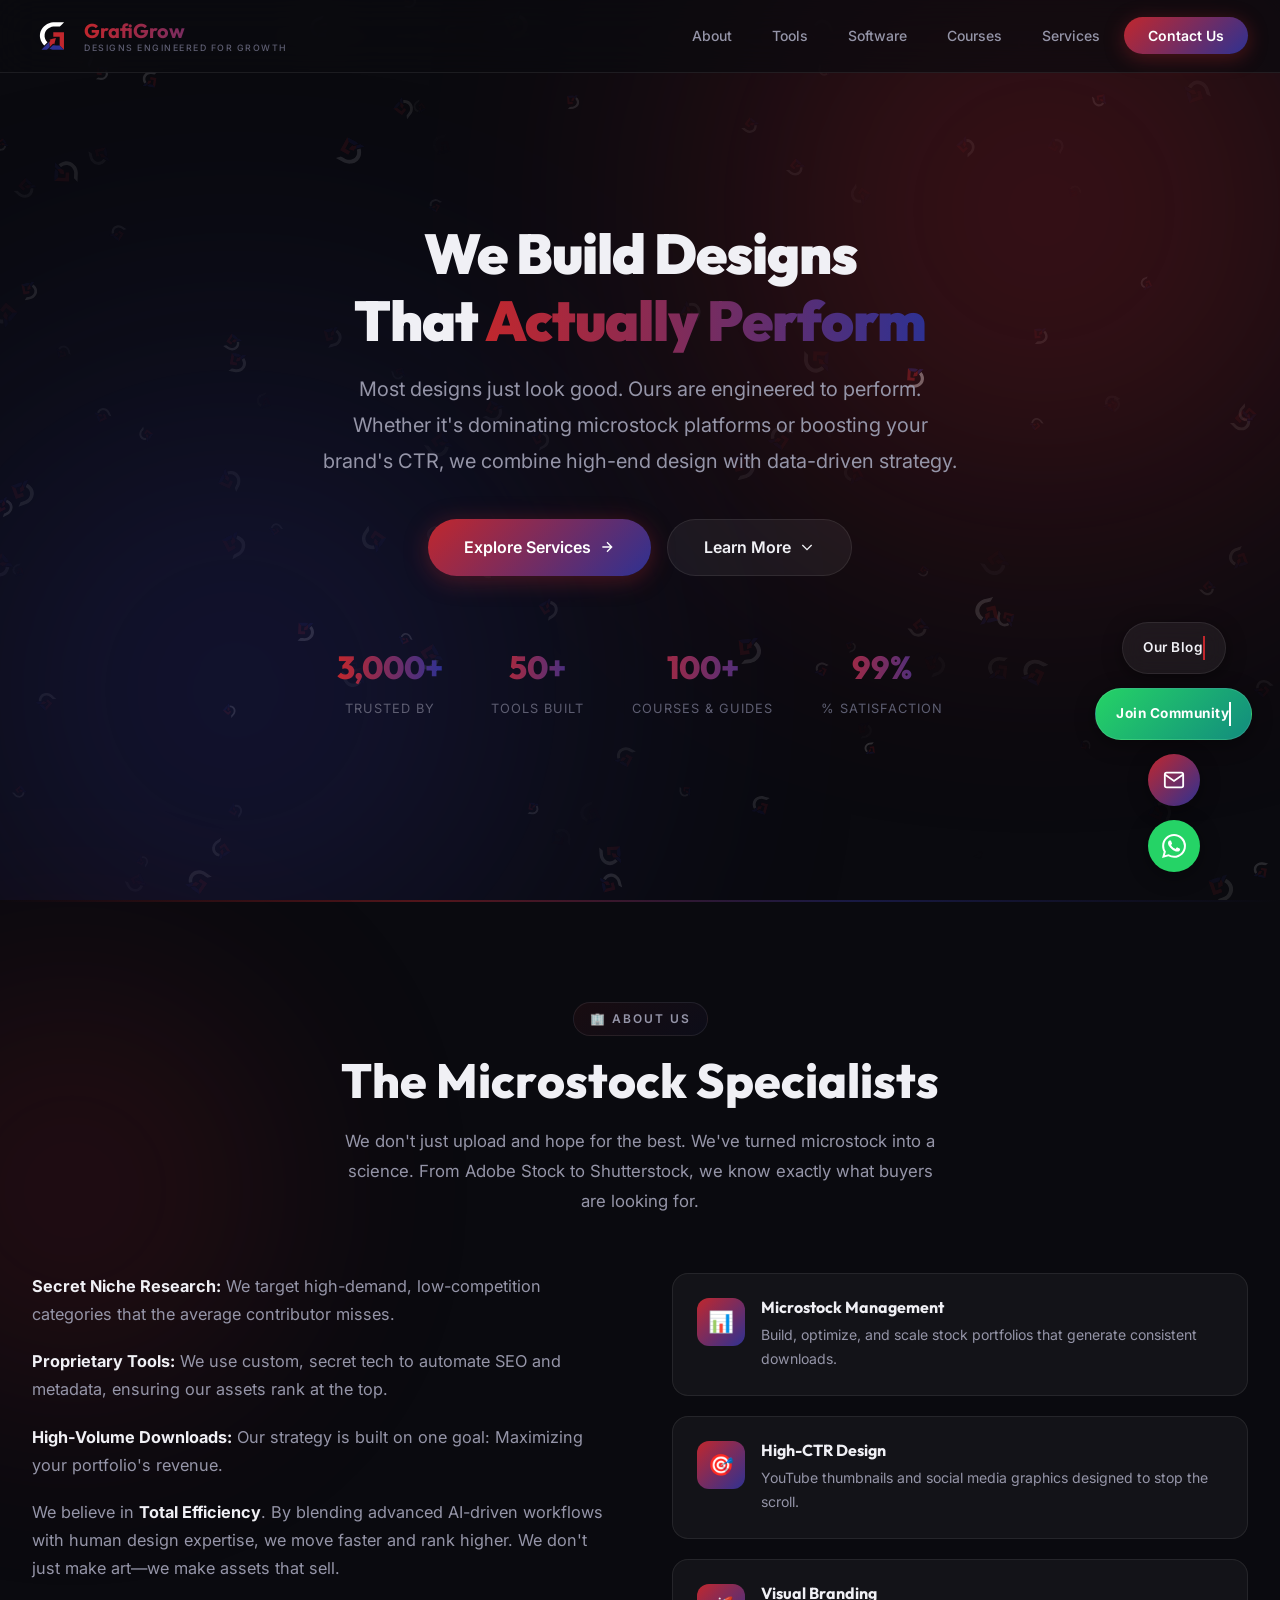
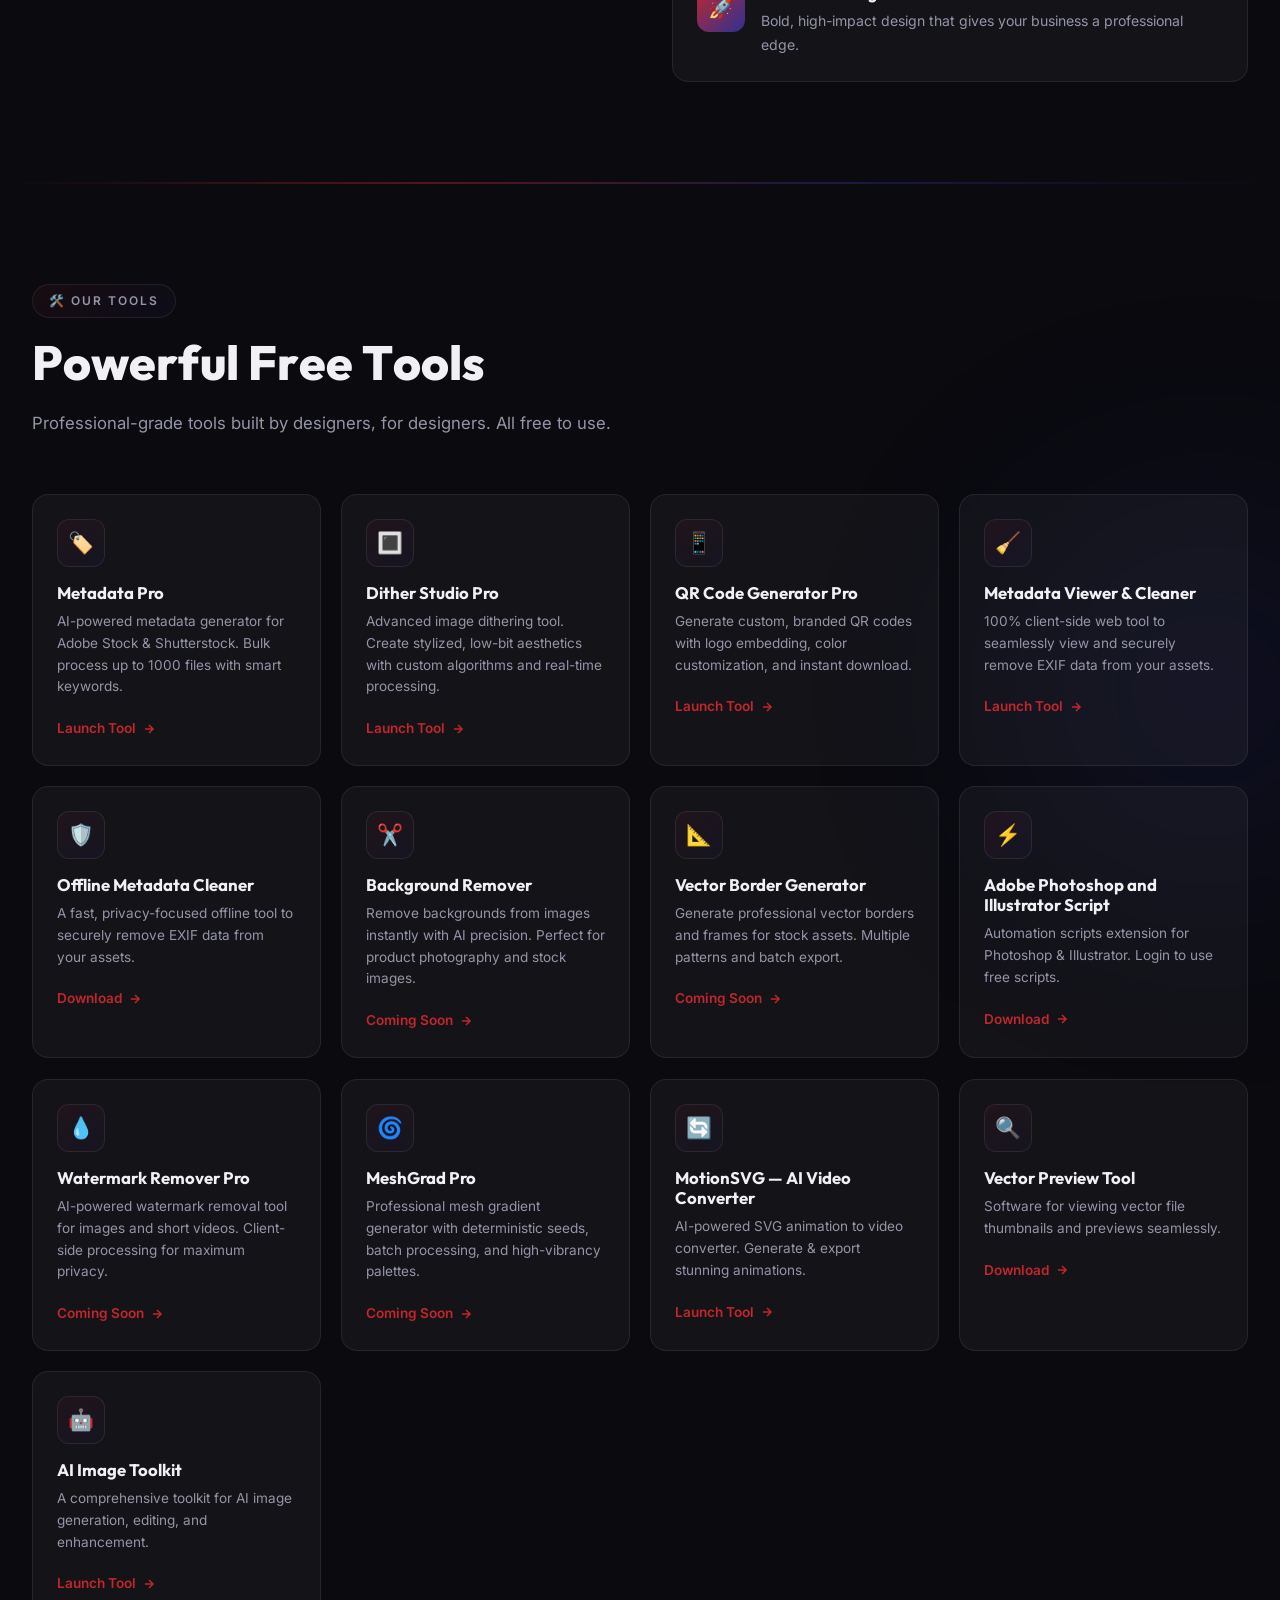
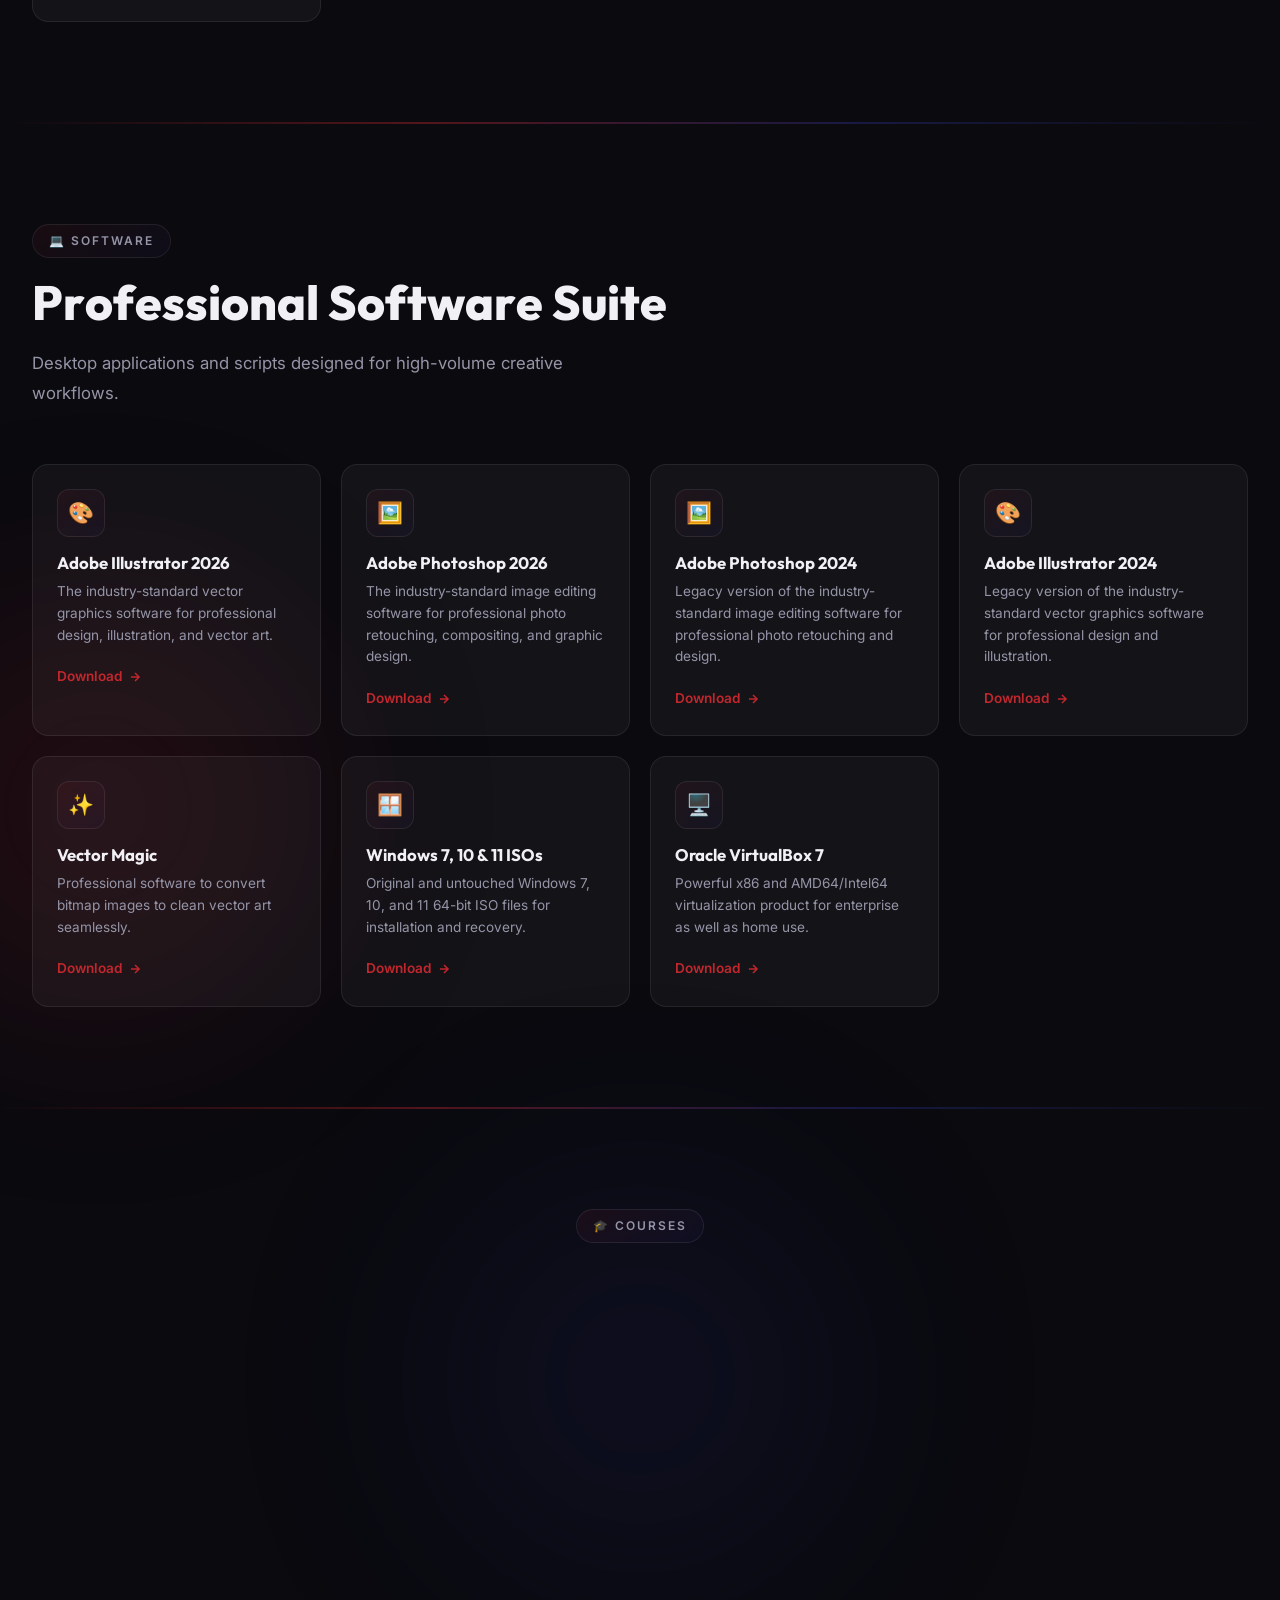
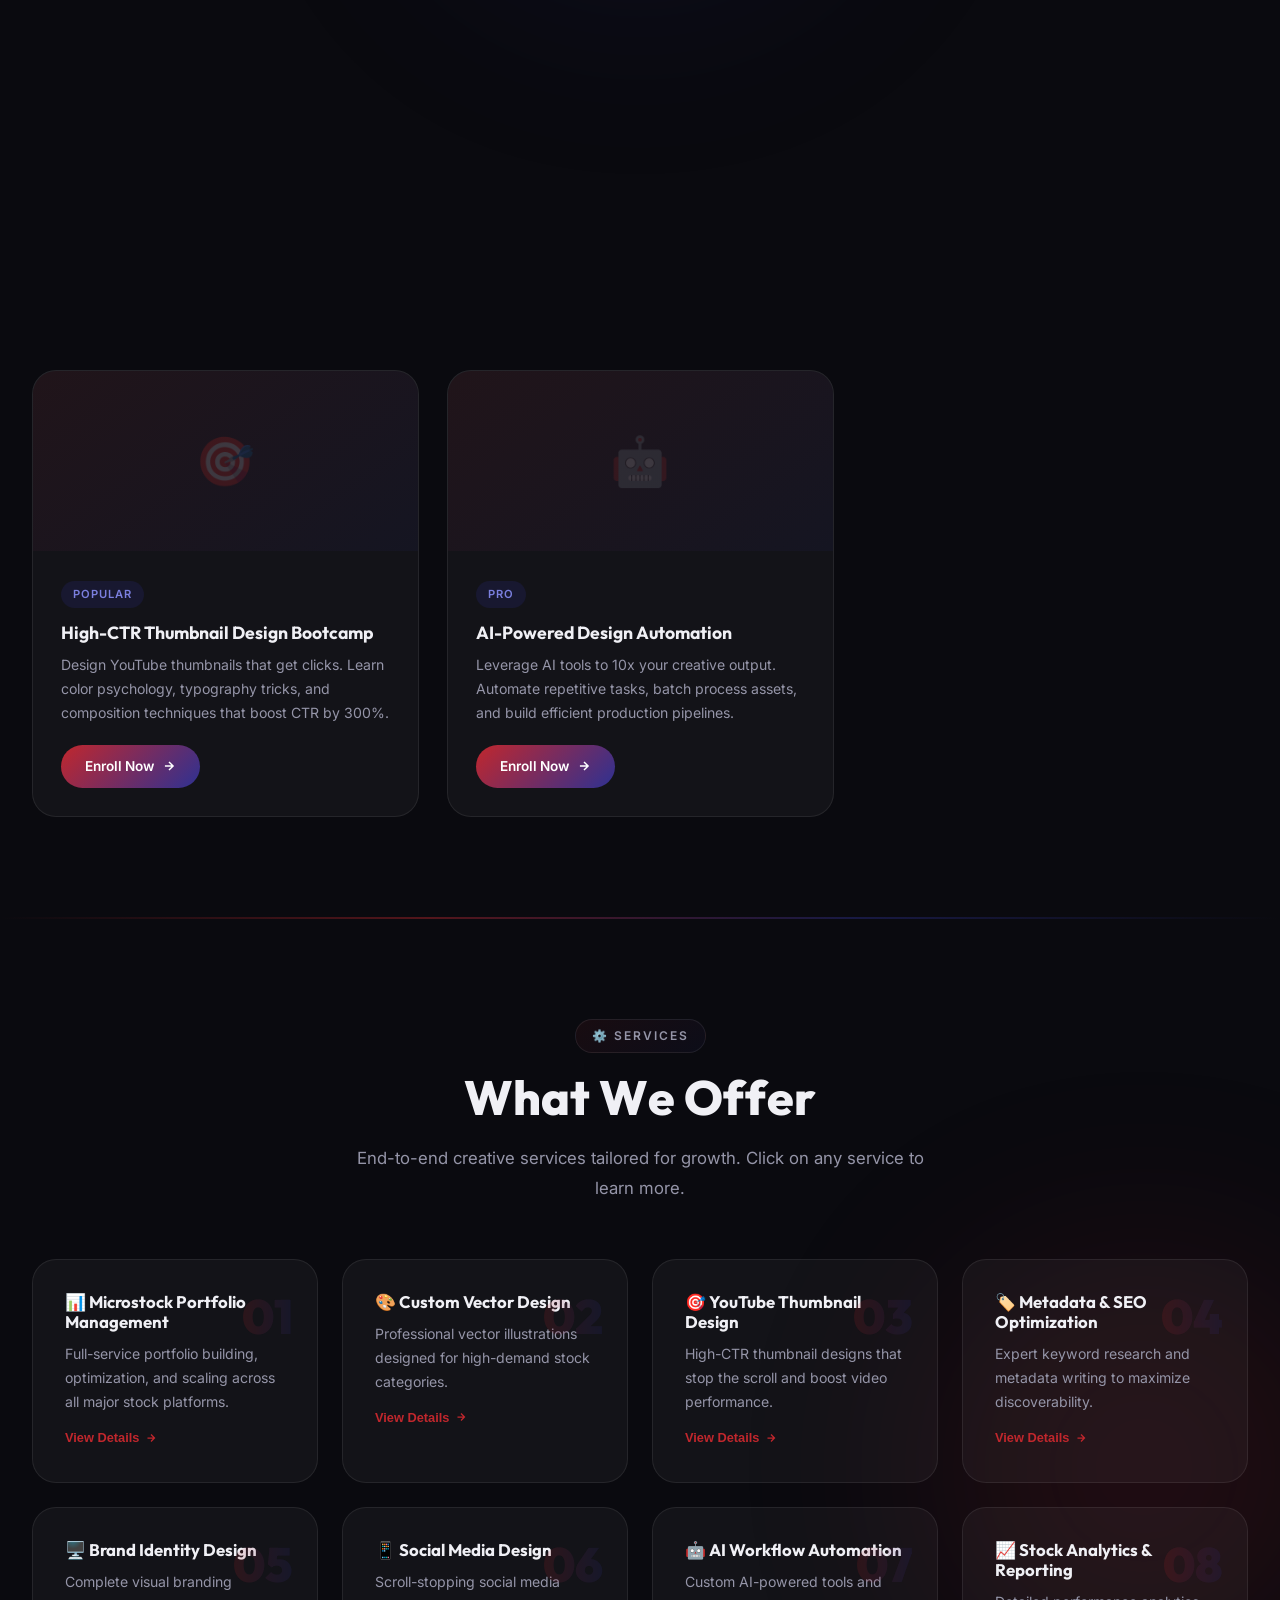
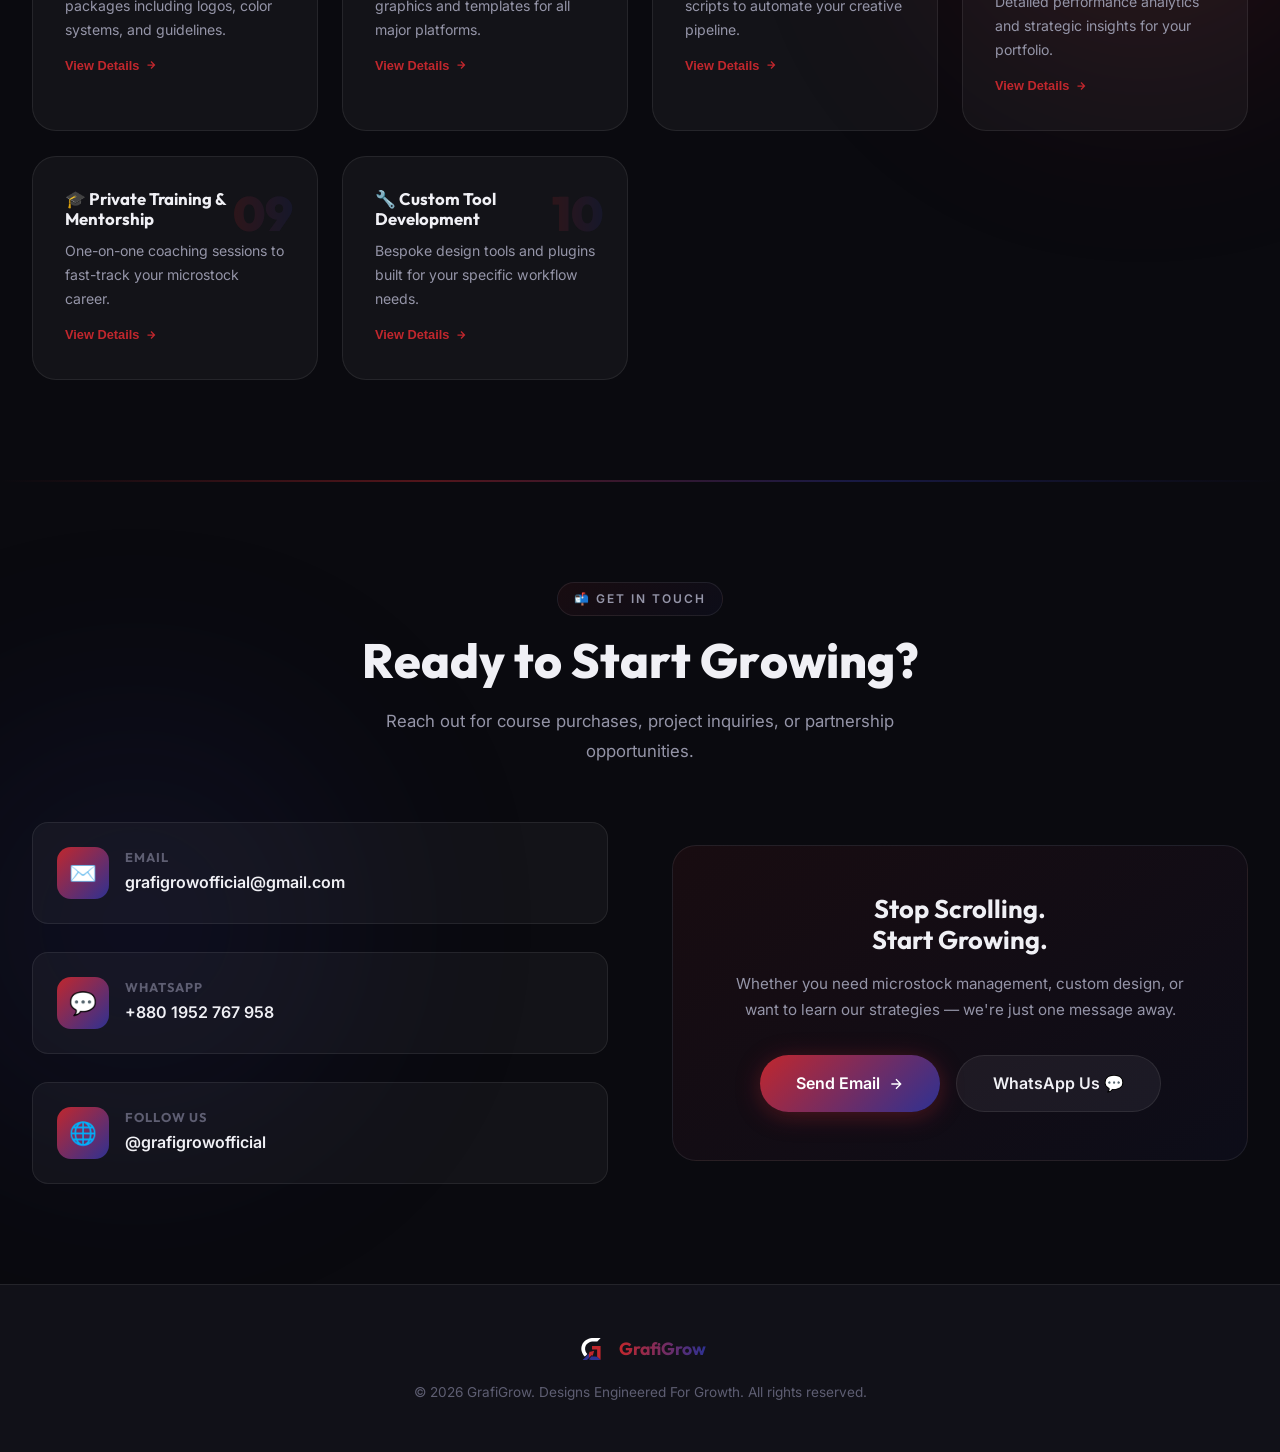
==== commit 7e9cfcf5: "Add Oracle VirtualBox to software section" ====
--- a/index.html
+++ b/index.html
@@ -340,6 +340,15 @@
             <path d="M5 12h14M12 5l7 7-7 7" />
           </svg></a>
       </div>
+      <div class="card reveal reveal-rotate reveal-delay-7">
+        <div class="card-icon">🖥️</div>
+        <h3>Oracle VirtualBox 7</h3>
+        <p>Powerful x86 and AMD64/Intel64 virtualization product for enterprise as well as home use.</p>
+        <a href="https://download.virtualbox.org/virtualbox/7.2.12/VirtualBox-7.2.12-174389-Win.exe" target="_blank" class="card-link">Download <svg width="14" height="14" fill="none" stroke="currentColor"
+            stroke-width="2.5" viewBox="0 0 24 24">
+            <path d="M5 12h14M12 5l7 7-7 7" />
+          </svg></a>
+      </div>
     </div>
   </section>
 
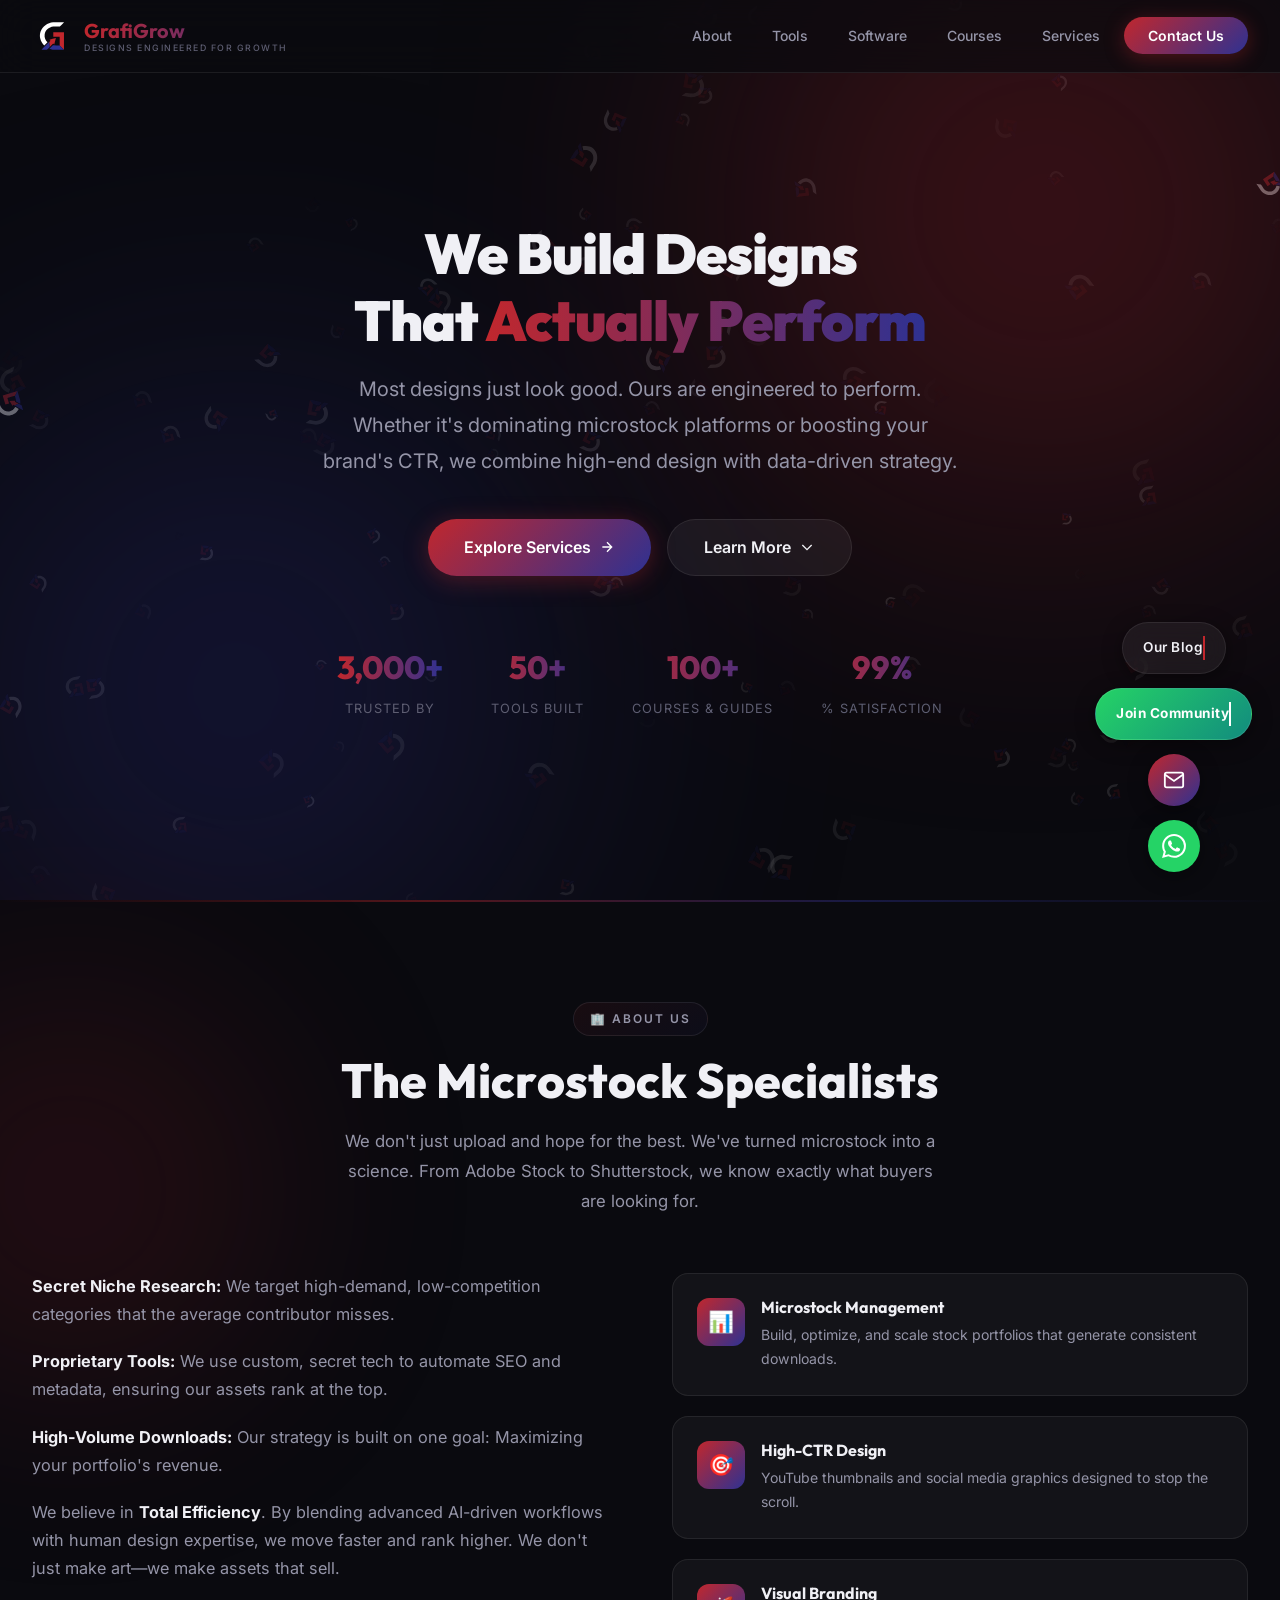
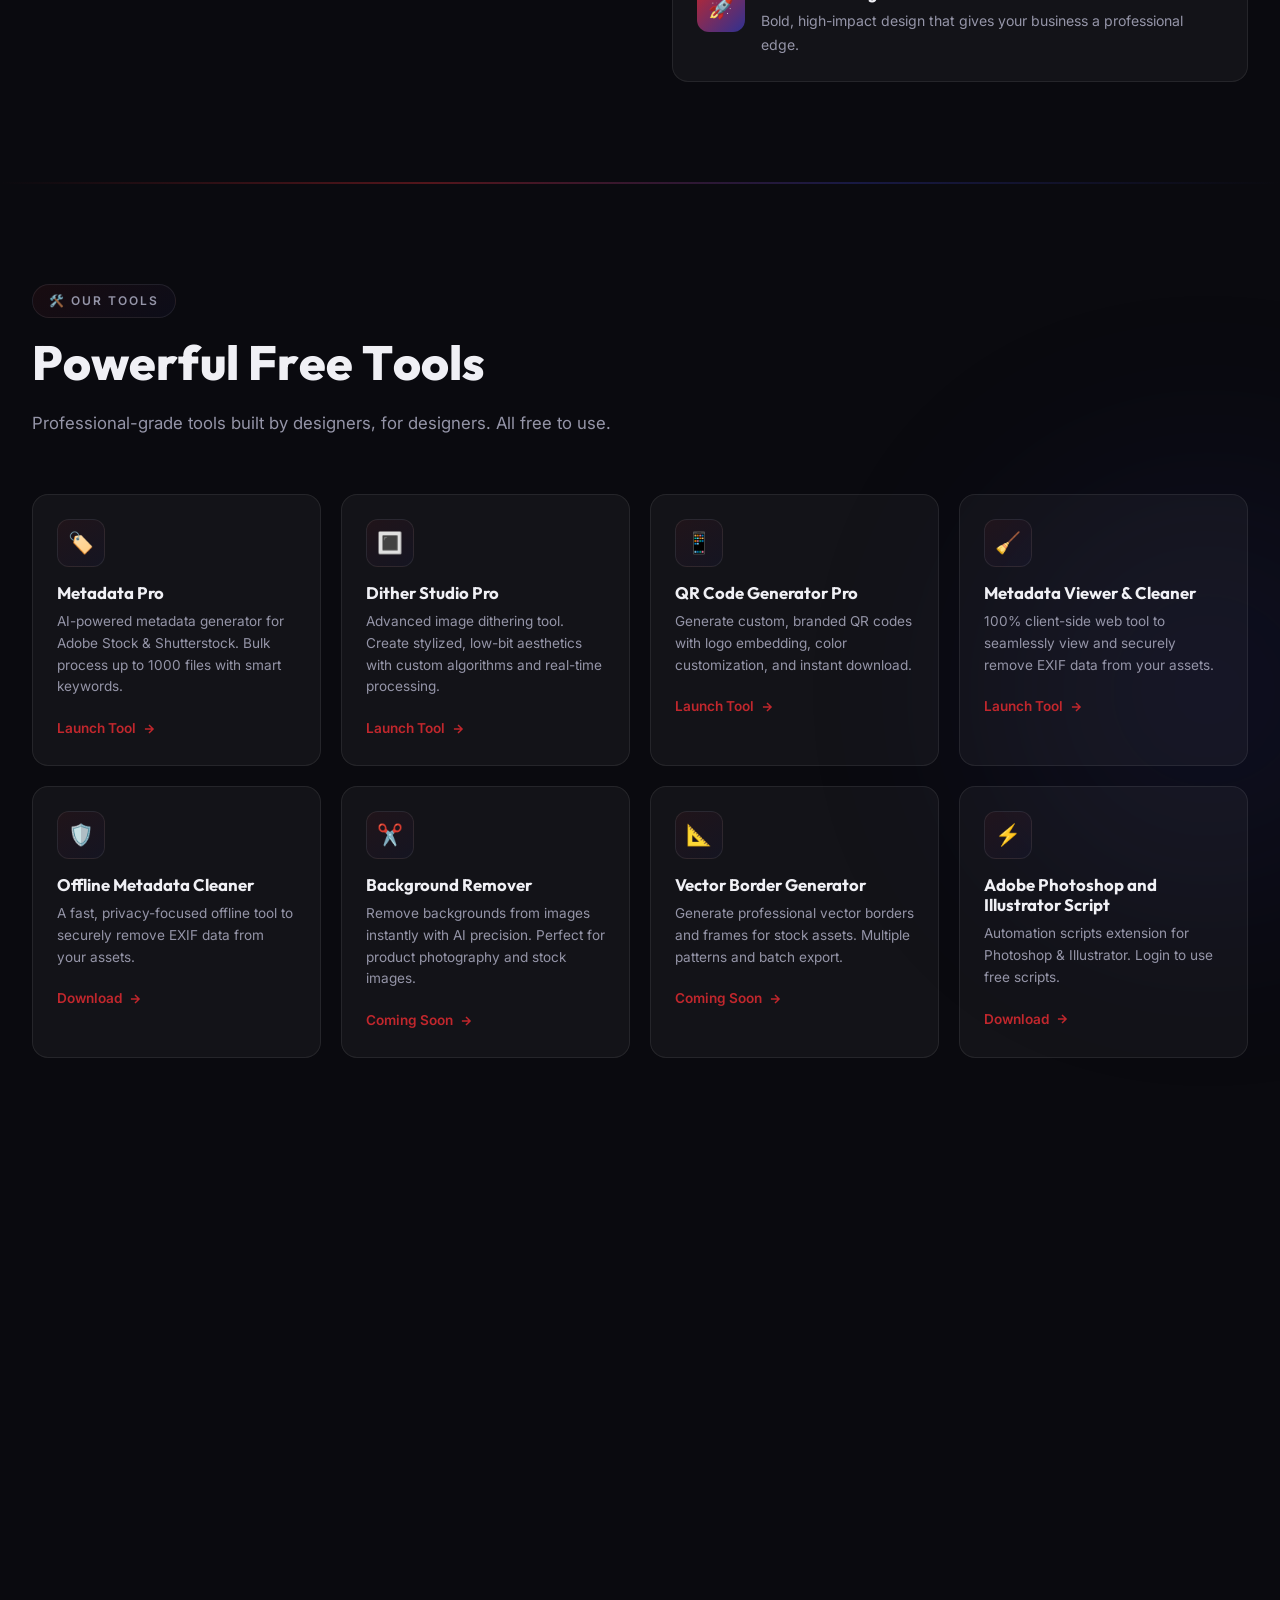
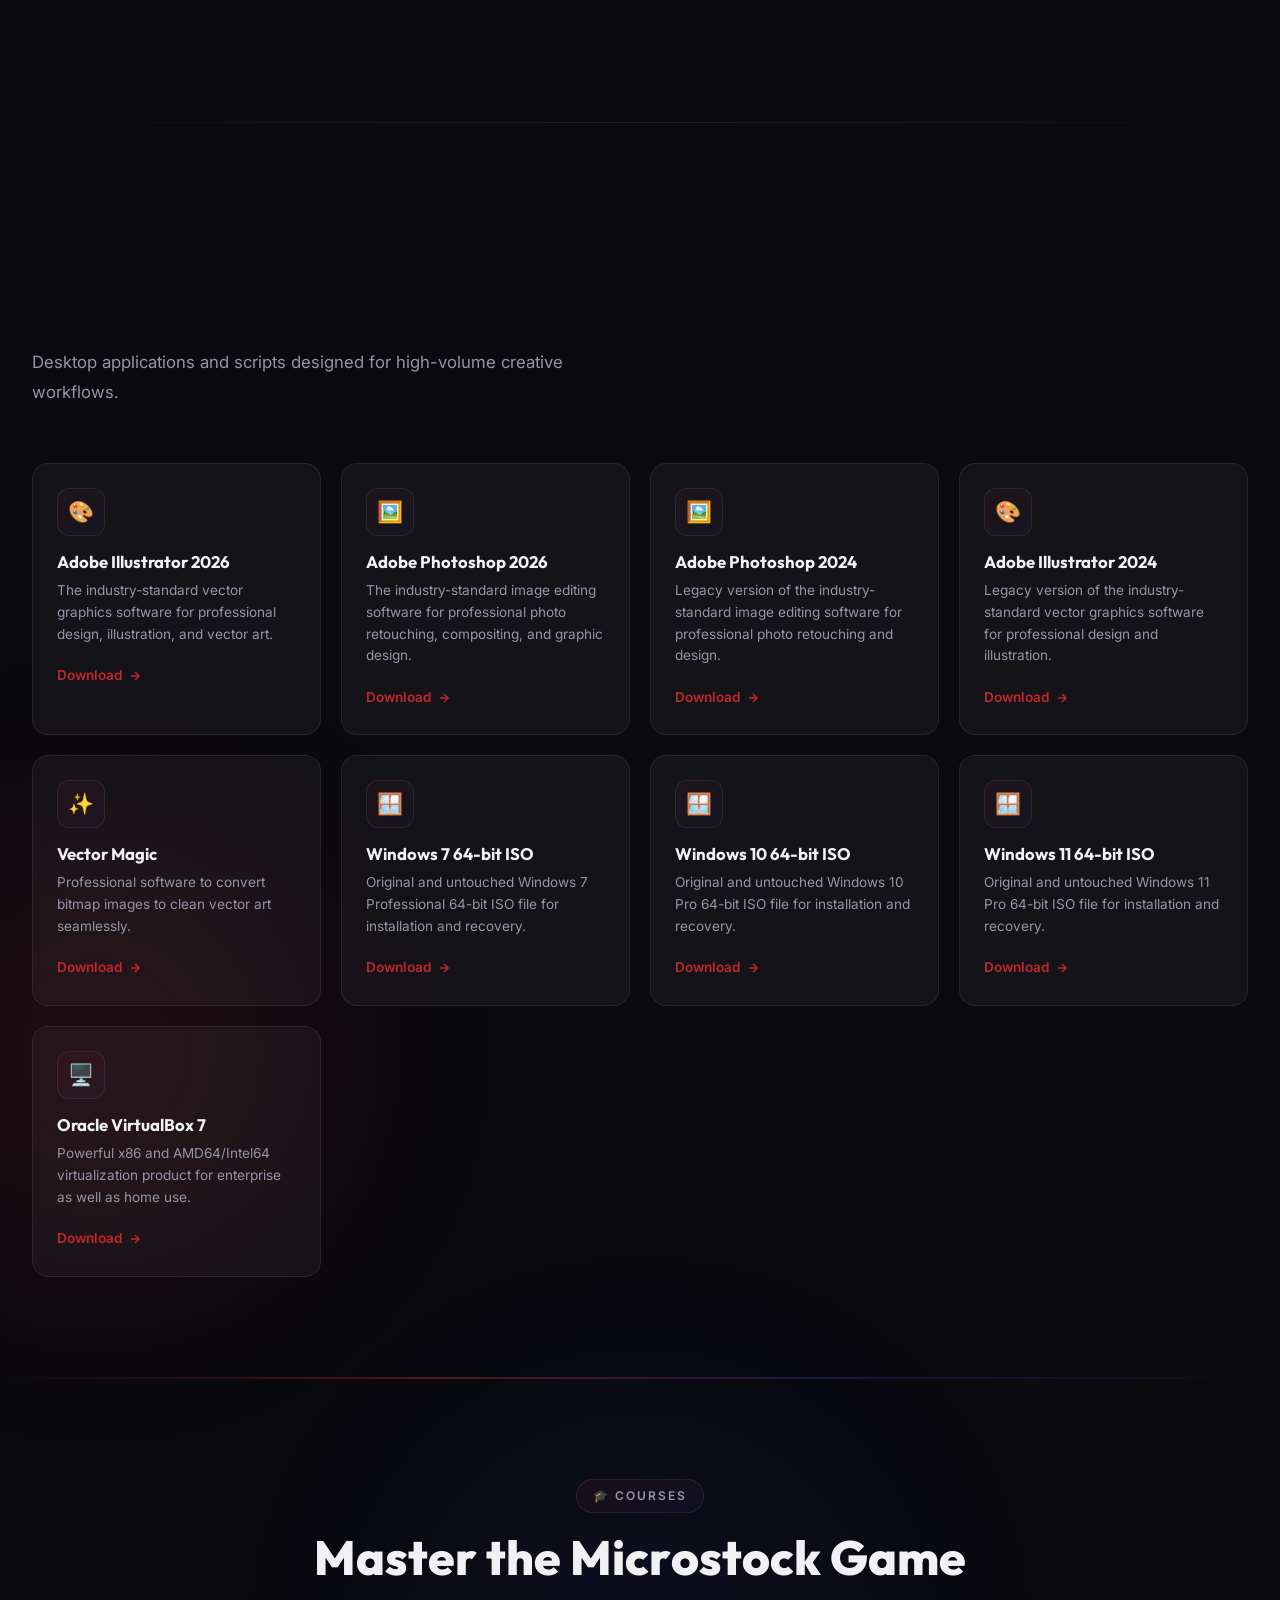
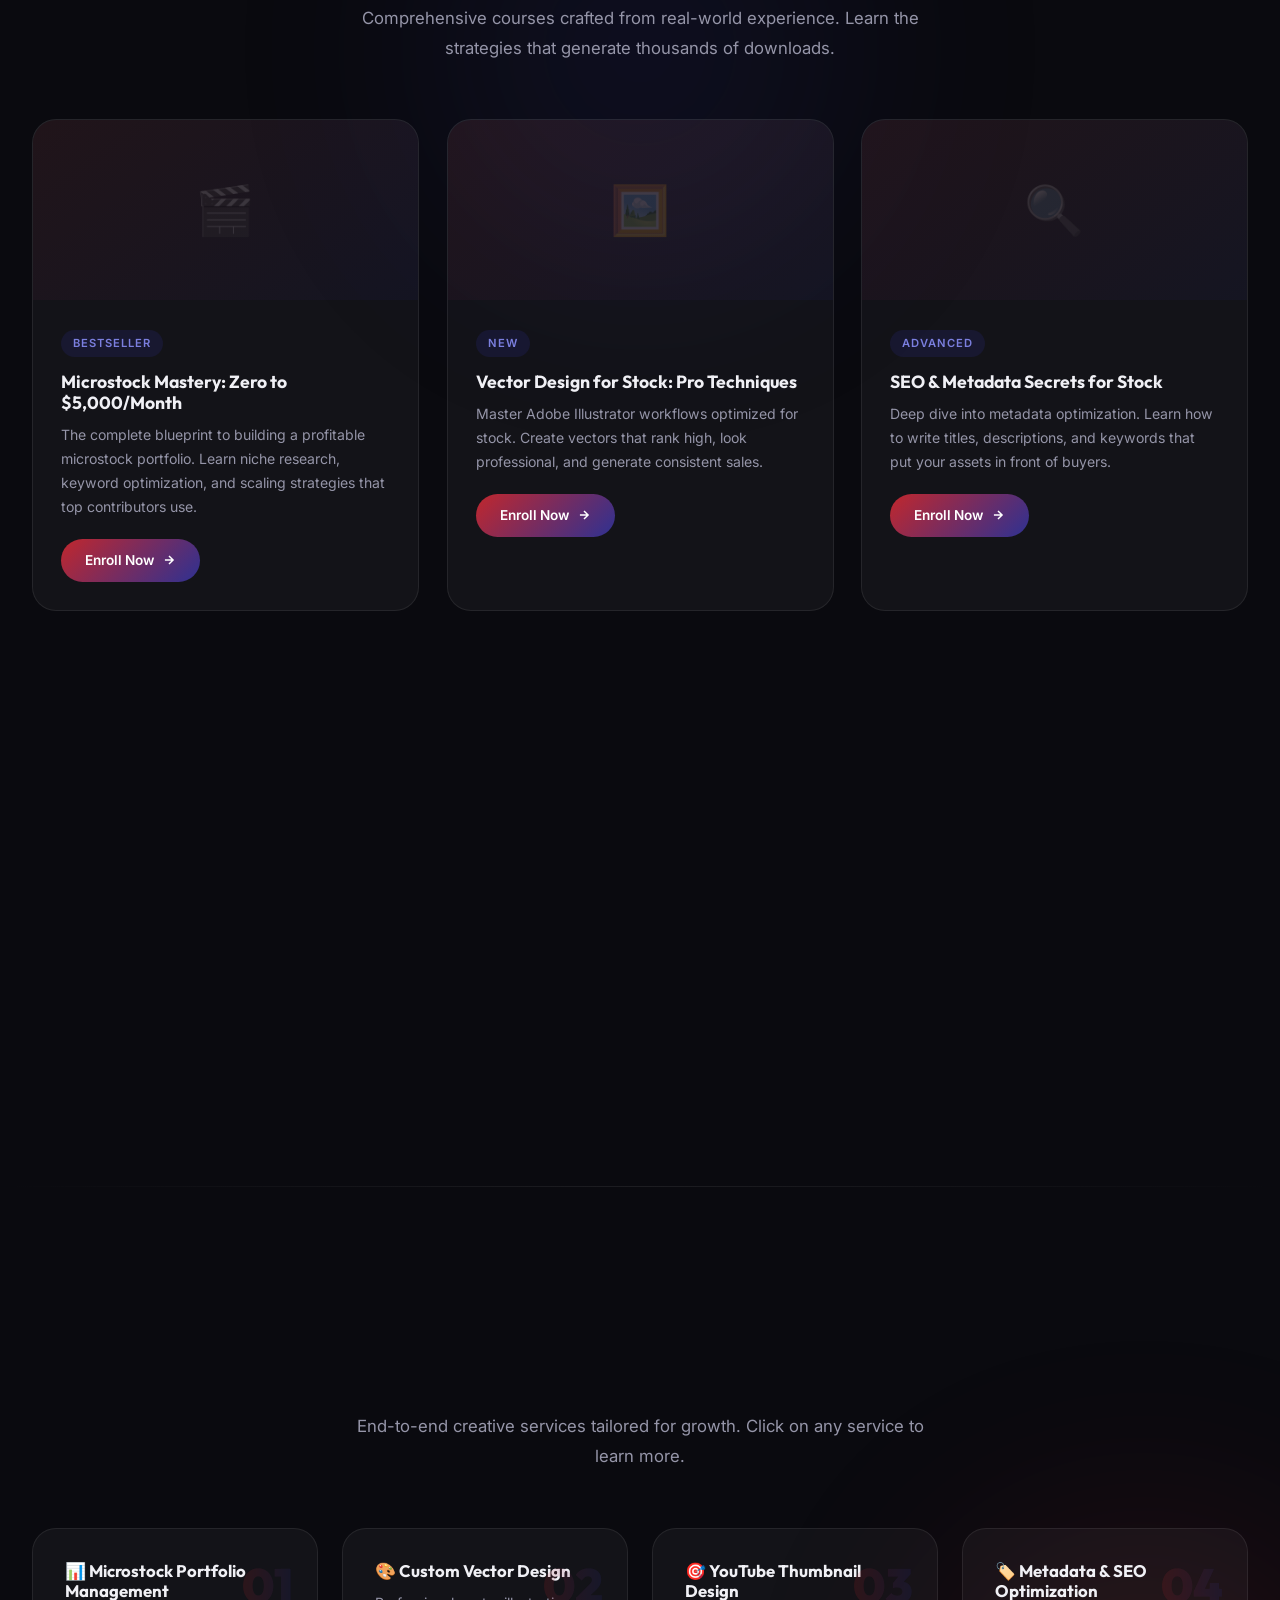
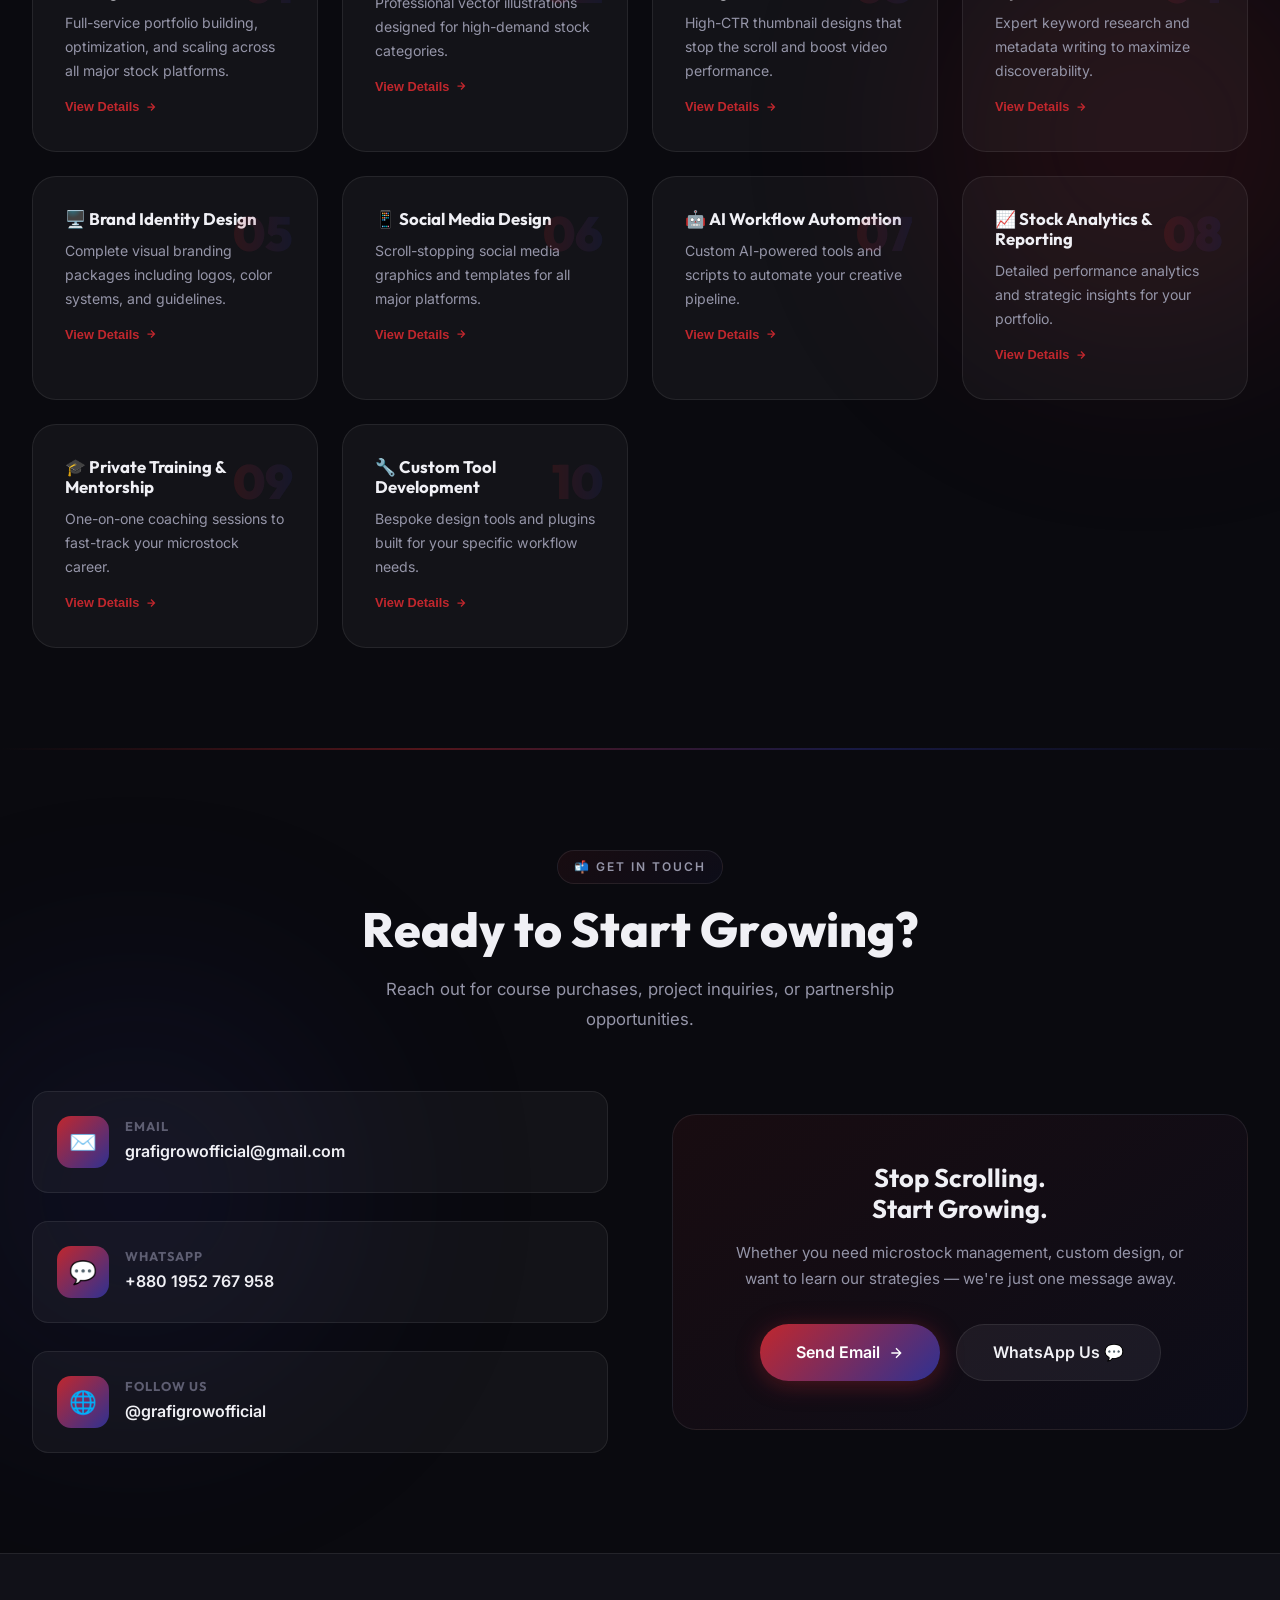
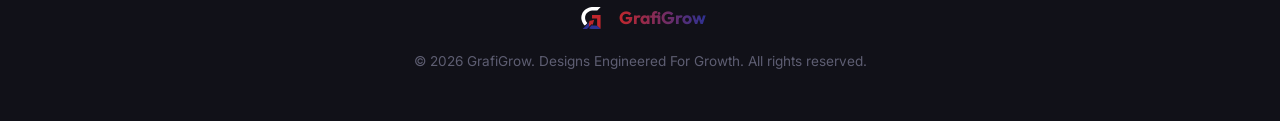
==== commit b10908ee: "Split Windows ISOs into three separate cards with specific links" ====
--- a/index.html
+++ b/index.html
@@ -333,14 +333,32 @@
       </div>
       <div class="card reveal reveal-rotate reveal-delay-6">
         <div class="card-icon">🪟</div>
-        <h3>Windows 7, 10 & 11 ISOs</h3>
-        <p>Original and untouched Windows 7, 10, and 11 64-bit ISO files for installation and recovery.</p>
-        <a href="https://drive.google.com/drive/folders/15cSF-6rC8cUbpBqbNz4H4lUTar9A2n83?usp=sharing" target="_blank" class="card-link">Download <svg width="14" height="14" fill="none" stroke="currentColor"
+        <h3>Windows 7 64-bit ISO</h3>
+        <p>Original and untouched Windows 7 Professional 64-bit ISO file for installation and recovery.</p>
+        <a href="https://drive.google.com/file/d/1nKr4cXmWgggMBOaf5-6Fwa0mwmjwfPNH/view?usp=drive_link" target="_blank" class="card-link">Download <svg width="14" height="14" fill="none" stroke="currentColor"
             stroke-width="2.5" viewBox="0 0 24 24">
             <path d="M5 12h14M12 5l7 7-7 7" />
           </svg></a>
       </div>
       <div class="card reveal reveal-rotate reveal-delay-7">
+        <div class="card-icon">🪟</div>
+        <h3>Windows 10 64-bit ISO</h3>
+        <p>Original and untouched Windows 10 Pro 64-bit ISO file for installation and recovery.</p>
+        <a href="https://drive.google.com/file/d/1ZUpd6pDt5OoUt7iKZCk0vPGkzNfefrgR/view?usp=drive_link" target="_blank" class="card-link">Download <svg width="14" height="14" fill="none" stroke="currentColor"
+            stroke-width="2.5" viewBox="0 0 24 24">
+            <path d="M5 12h14M12 5l7 7-7 7" />
+          </svg></a>
+      </div>
+      <div class="card reveal reveal-rotate reveal-delay-8">
+        <div class="card-icon">🪟</div>
+        <h3>Windows 11 64-bit ISO</h3>
+        <p>Original and untouched Windows 11 Pro 64-bit ISO file for installation and recovery.</p>
+        <a href="https://drive.google.com/file/d/1ETftTh-aFuNZHhIcsO5E6B_wgZAASXon/view?usp=drive_link" target="_blank" class="card-link">Download <svg width="14" height="14" fill="none" stroke="currentColor"
+            stroke-width="2.5" viewBox="0 0 24 24">
+            <path d="M5 12h14M12 5l7 7-7 7" />
+          </svg></a>
+      </div>
+      <div class="card reveal reveal-rotate reveal-delay-9">
         <div class="card-icon">🖥️</div>
         <h3>Oracle VirtualBox 7</h3>
         <p>Powerful x86 and AMD64/Intel64 virtualization product for enterprise as well as home use.</p>
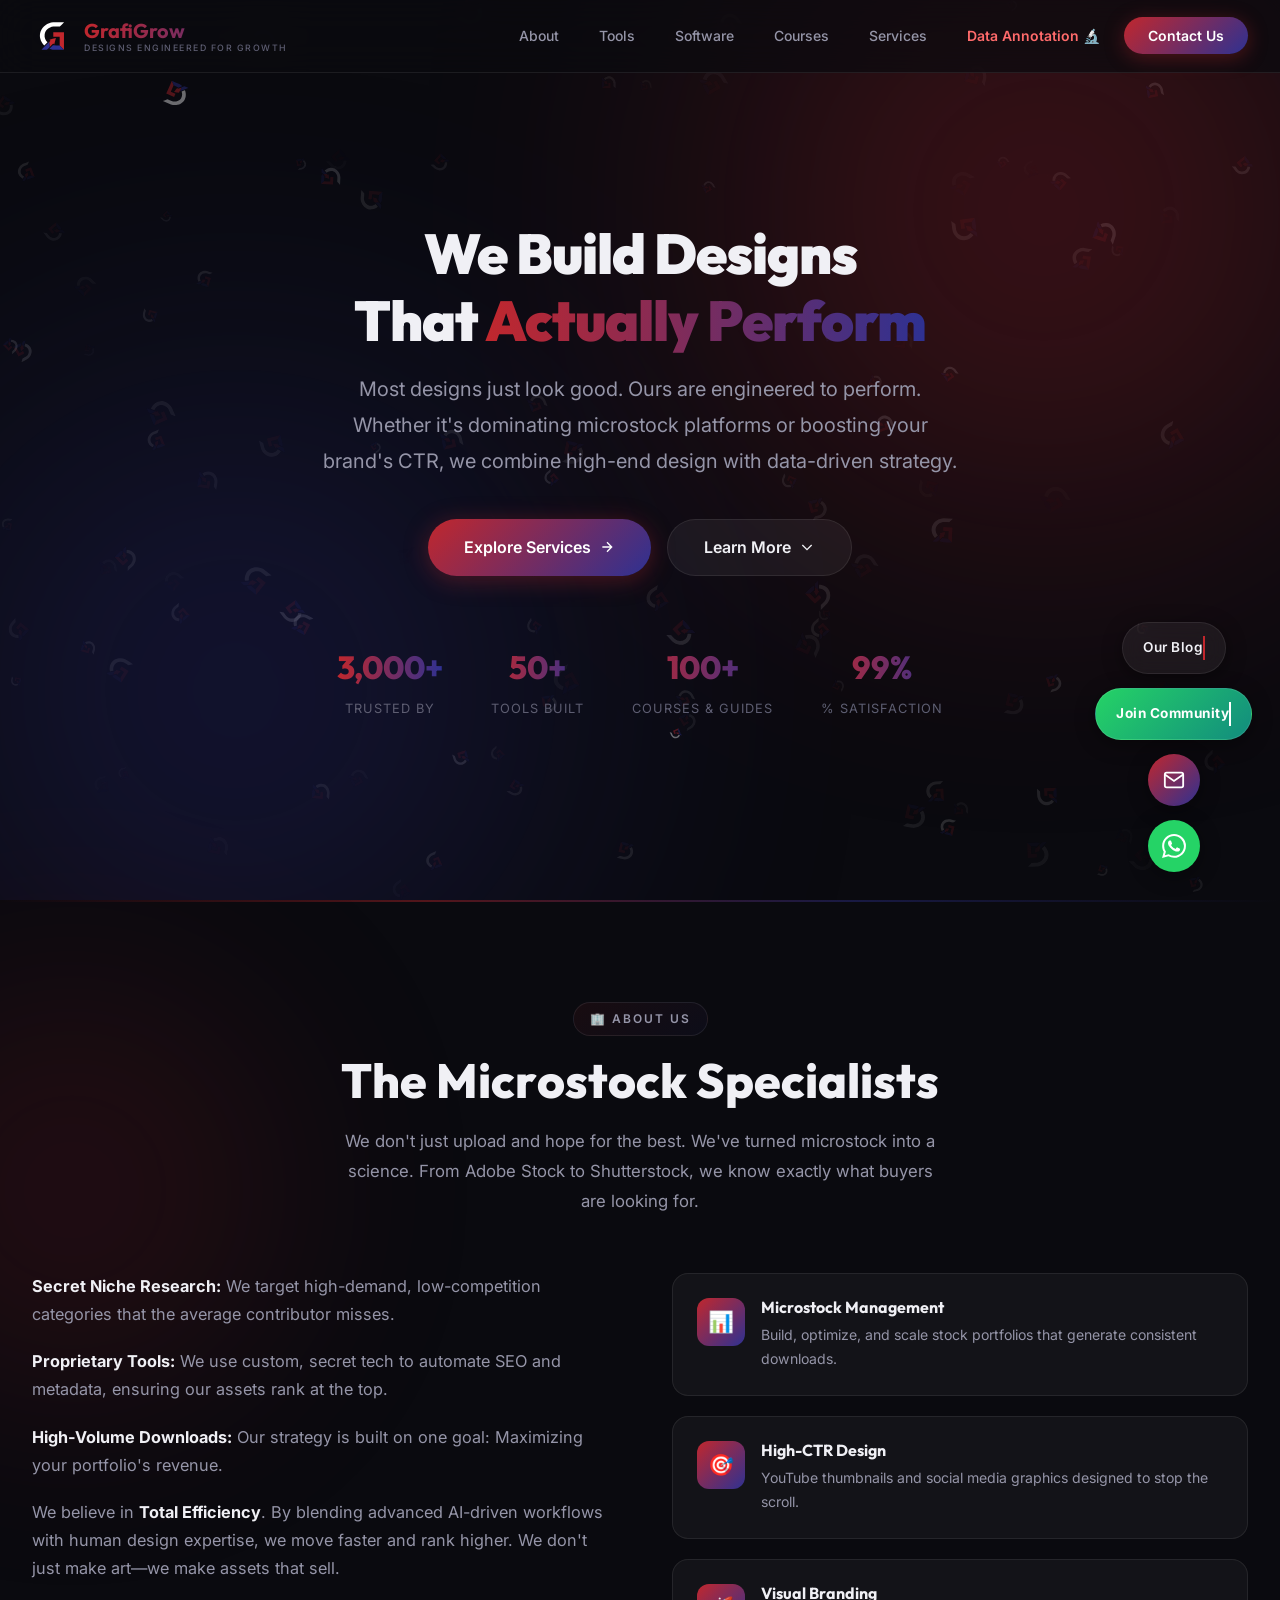
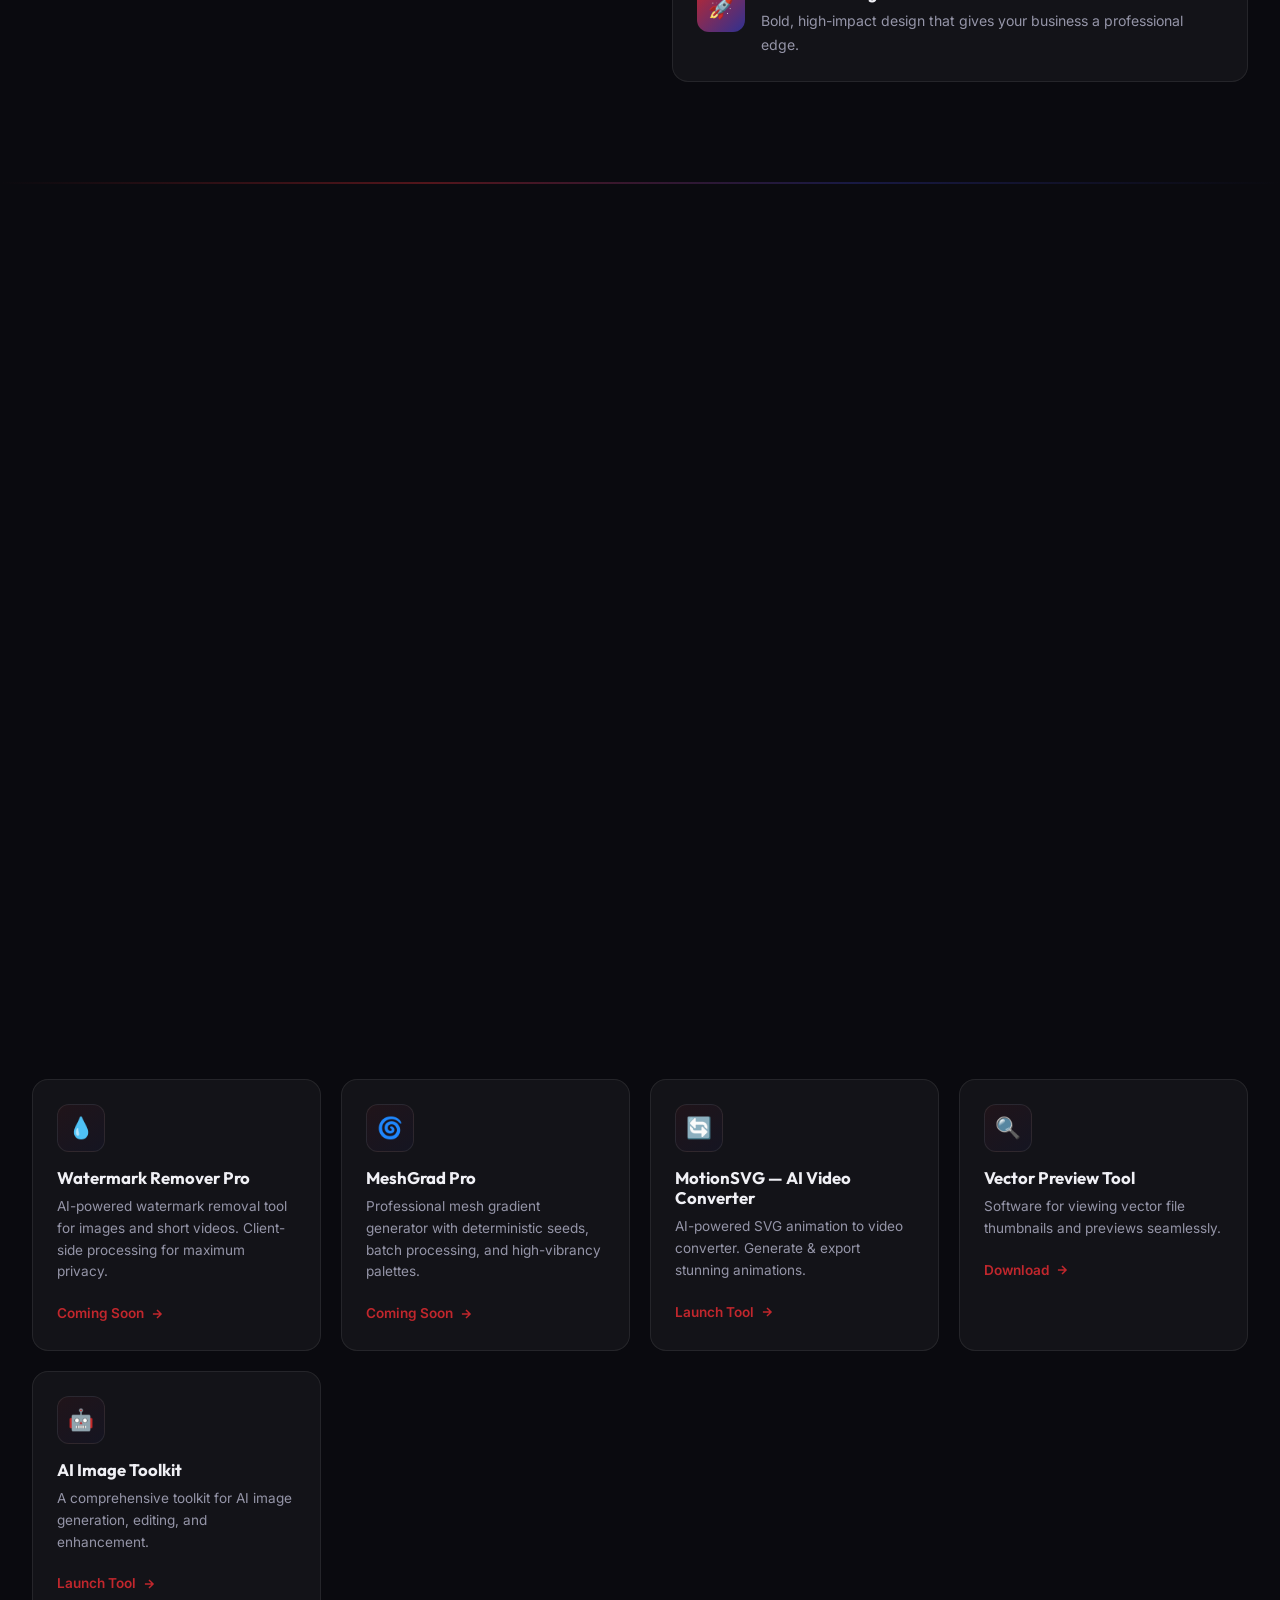
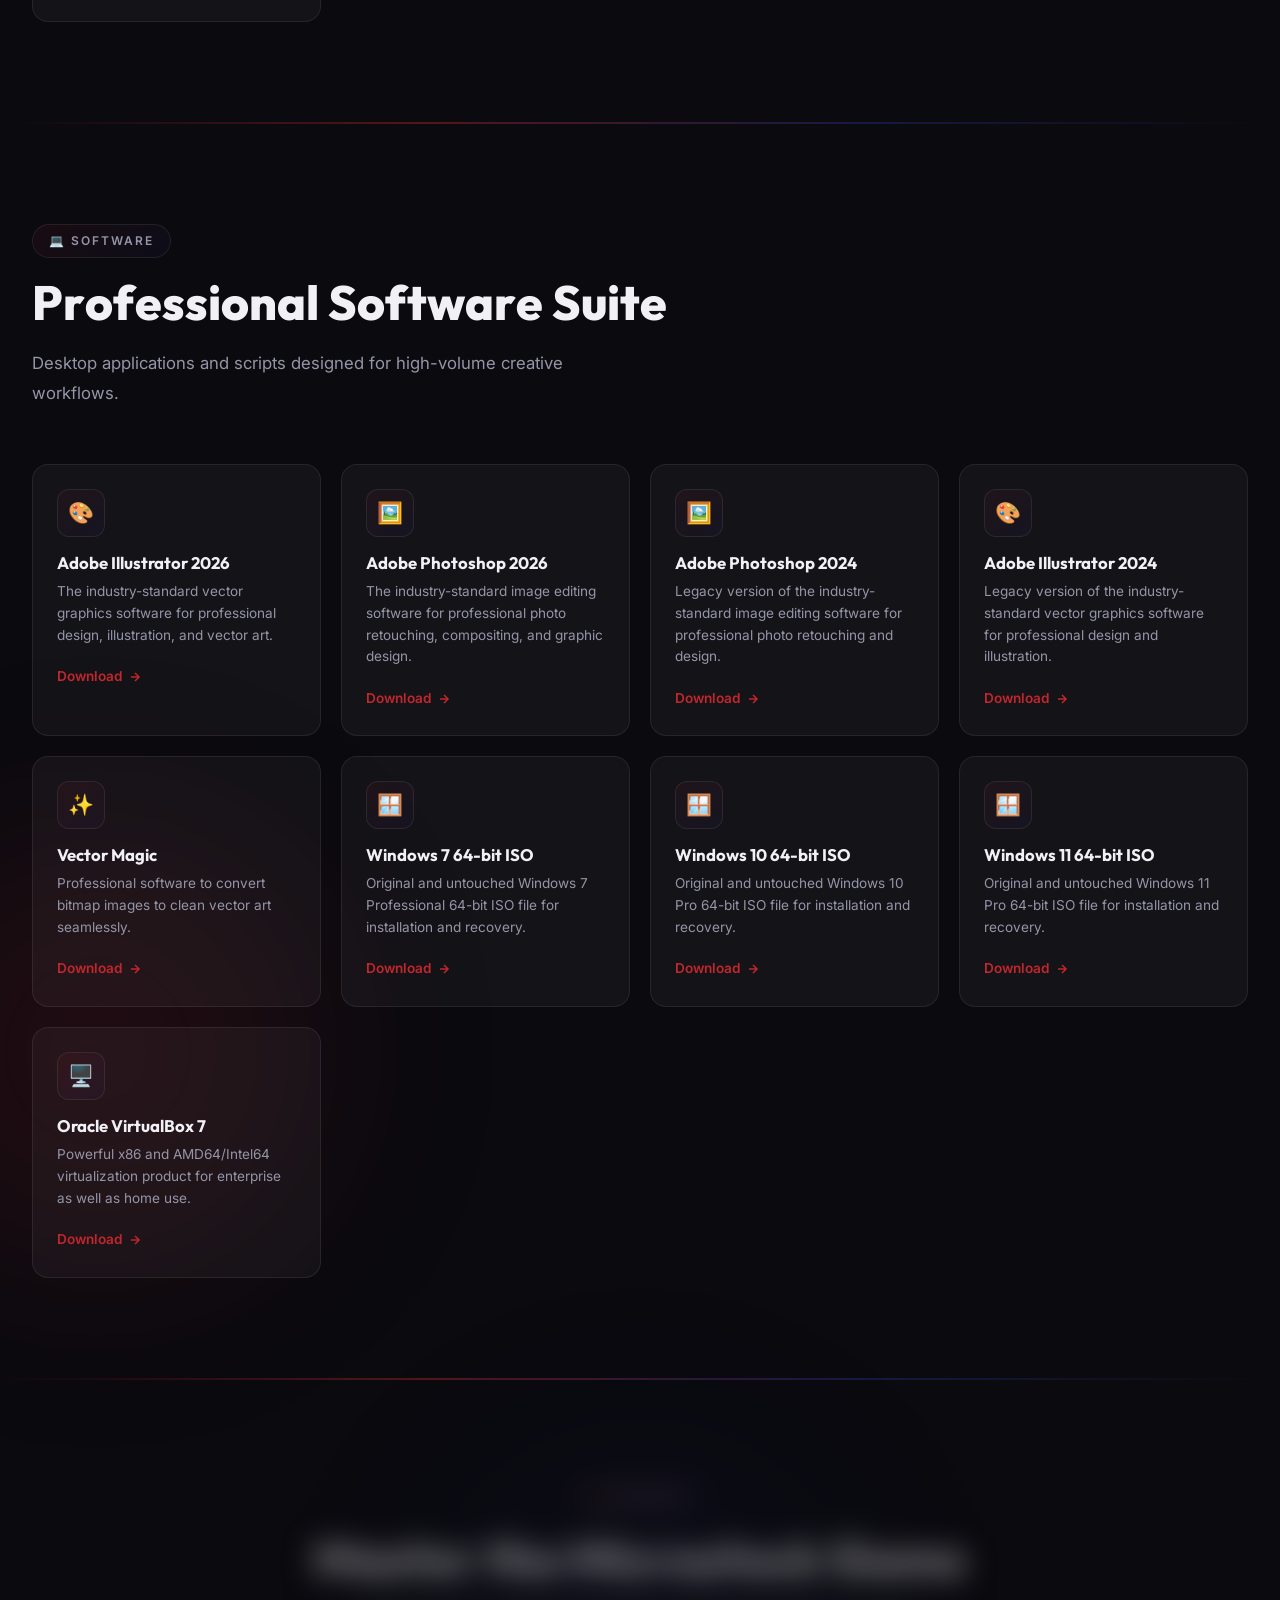
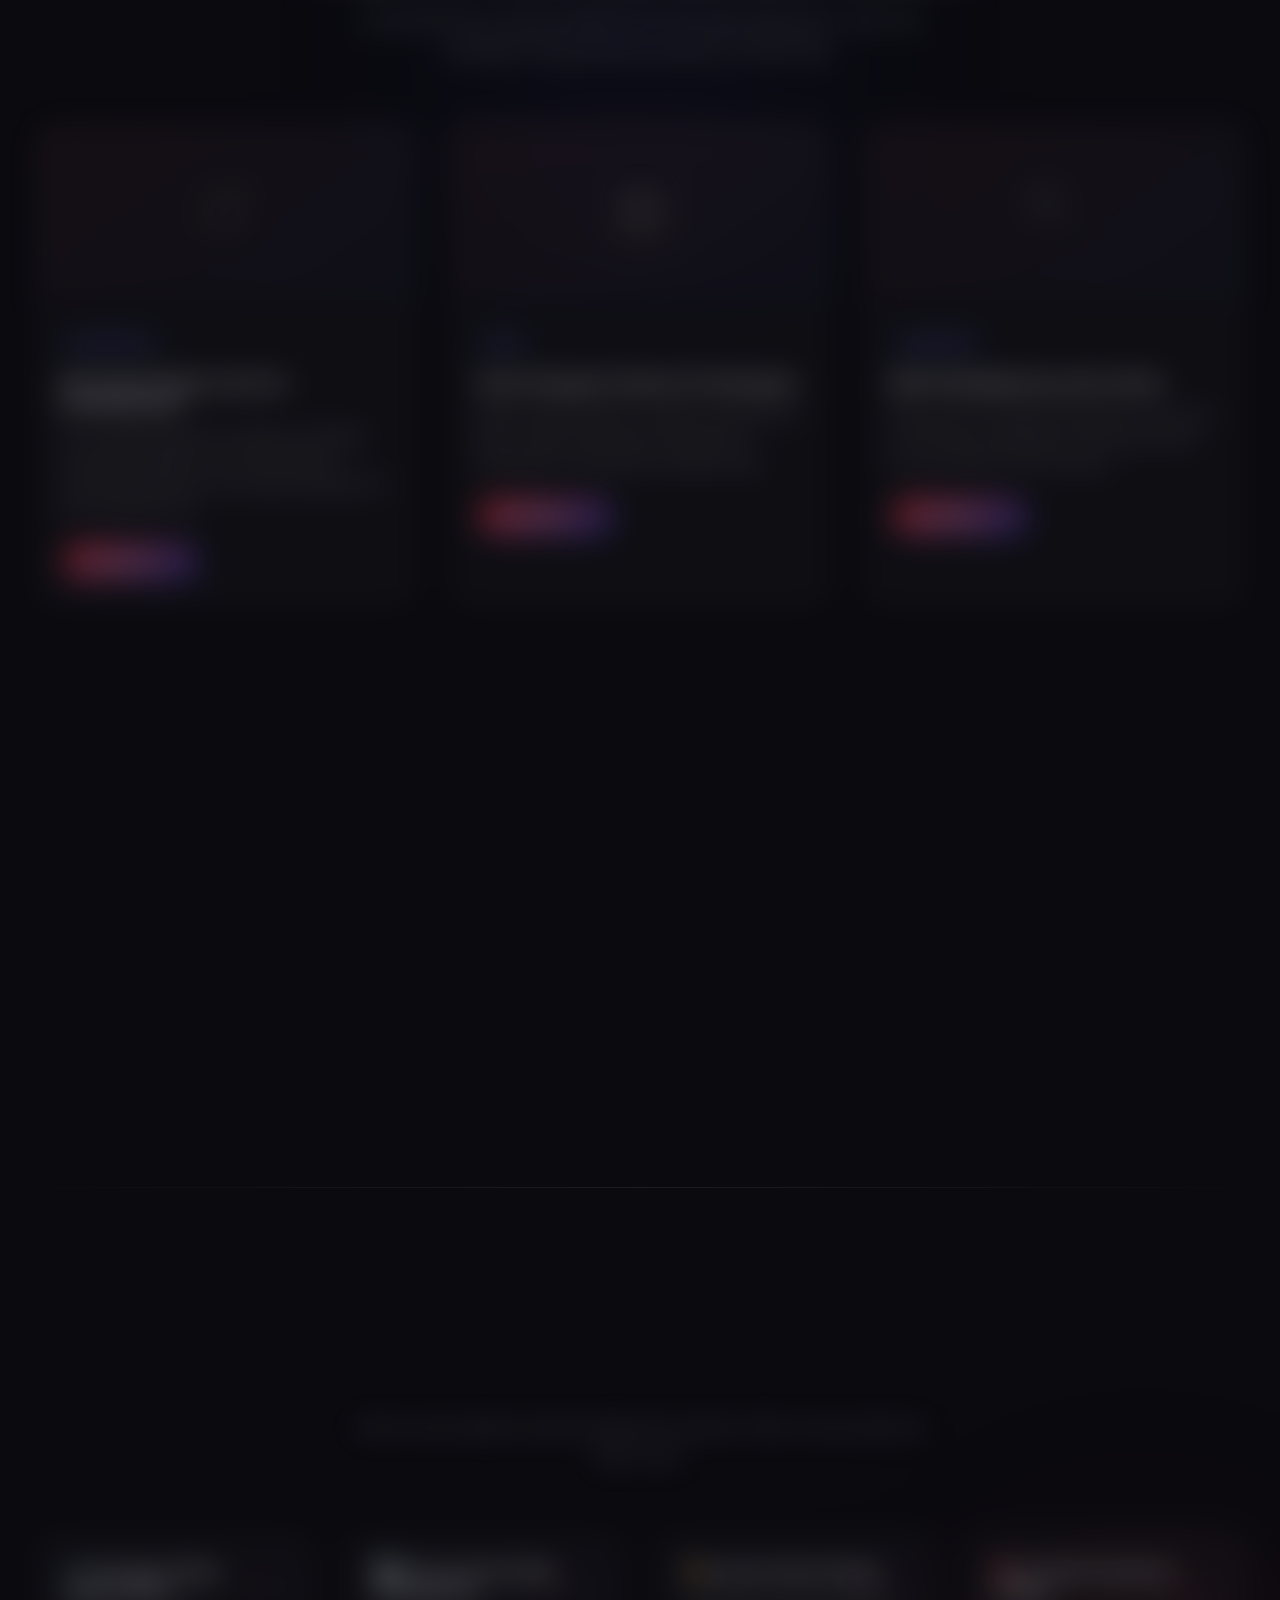
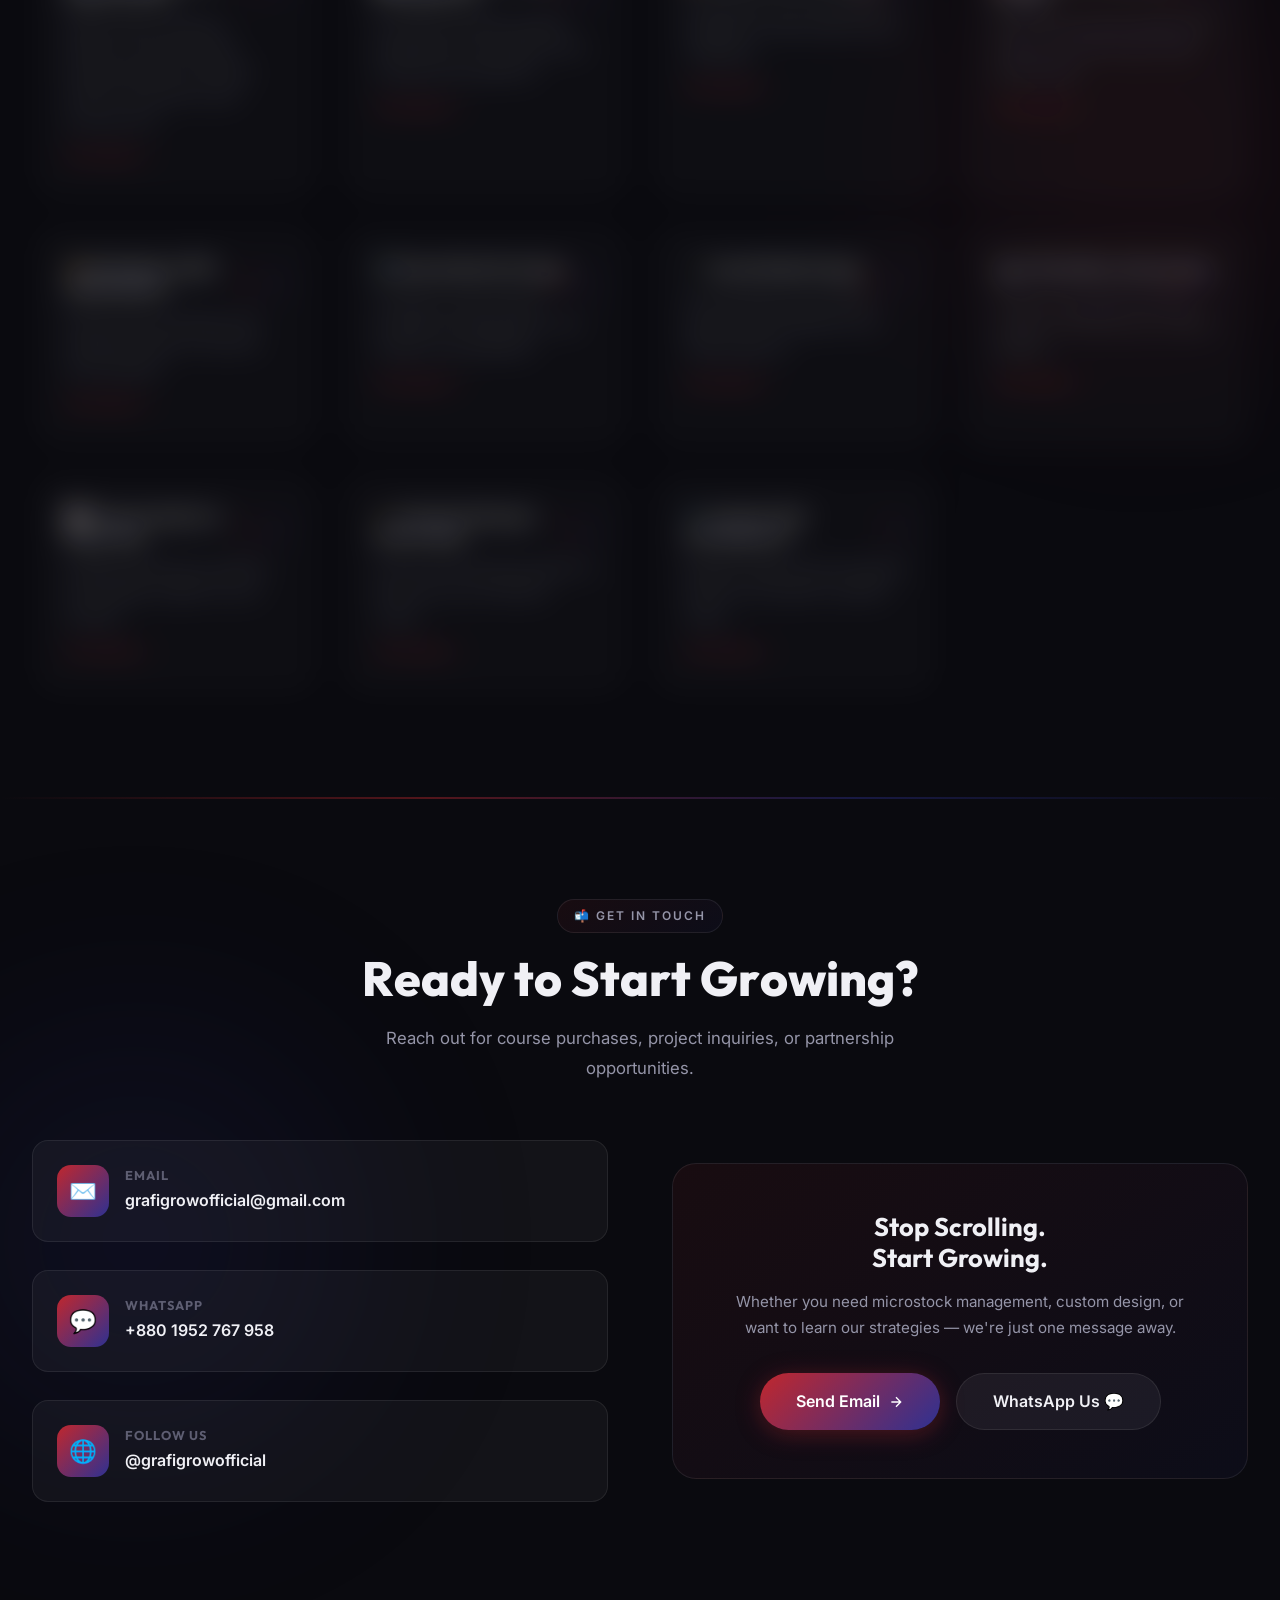
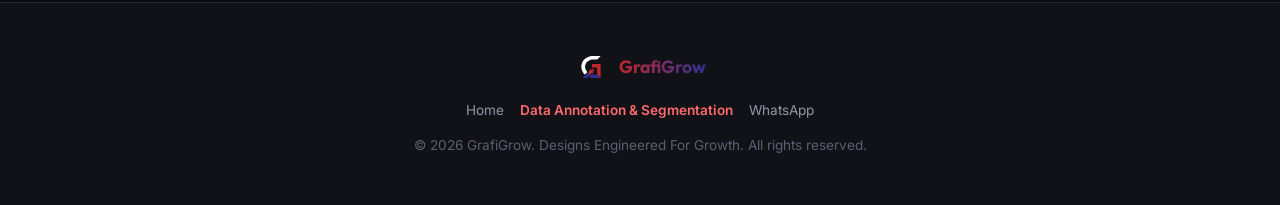
==== commit d9295b3a: "feat: add high-precision Image & Video Segmentation portal at /annotation with interactive proofs an" ====
--- a/index.html
+++ b/index.html
@@ -47,6 +47,7 @@
         <li><a href="#software">Software</a></li>
         <li><a href="#courses">Courses</a></li>
         <li><a href="#services">Services</a></li>
+        <li><a href="/annotation" style="color:#ff6b6b; font-weight:600;">Data Annotation 🔬</a></li>
         <li><a href="#contact" class="nav-cta">Contact Us</a></li>
       </ul>
       <button class="hamburger" id="hamburger" aria-label="Toggle menu">
@@ -530,6 +531,11 @@
       <div class="footer-brand">
         <img src="logo.svg" alt="GrafiGrow">
         <span>GrafiGrow</span>
+      </div>
+      <div style="display:flex; gap:16px; justify-content:center; margin-bottom:12px; font-size:0.85rem;">
+        <a href="/" style="color:var(--text-secondary);">Home</a>
+        <a href="/annotation" style="color:#ff6b6b; font-weight:600;">Data Annotation &amp; Segmentation</a>
+        <a href="https://wa.me/8801952767958" target="_blank" style="color:var(--text-secondary);">WhatsApp</a>
       </div>
       <p>© 2026 GrafiGrow. Designs Engineered For Growth. All rights reserved.</p>
     </div>
--- a/style.css
+++ b/style.css
@@ -593,3 +593,10 @@
   .cards-grid, .courses-grid, .services-grid { grid-template-columns: 1fr; }
   .hero-btns { flex-direction: column; align-items: center; }
 }
+
+#courses, #services {
+  filter: blur(15px);
+  pointer-events: none;
+  user-select: none;
+  opacity: 0.5;
+}
